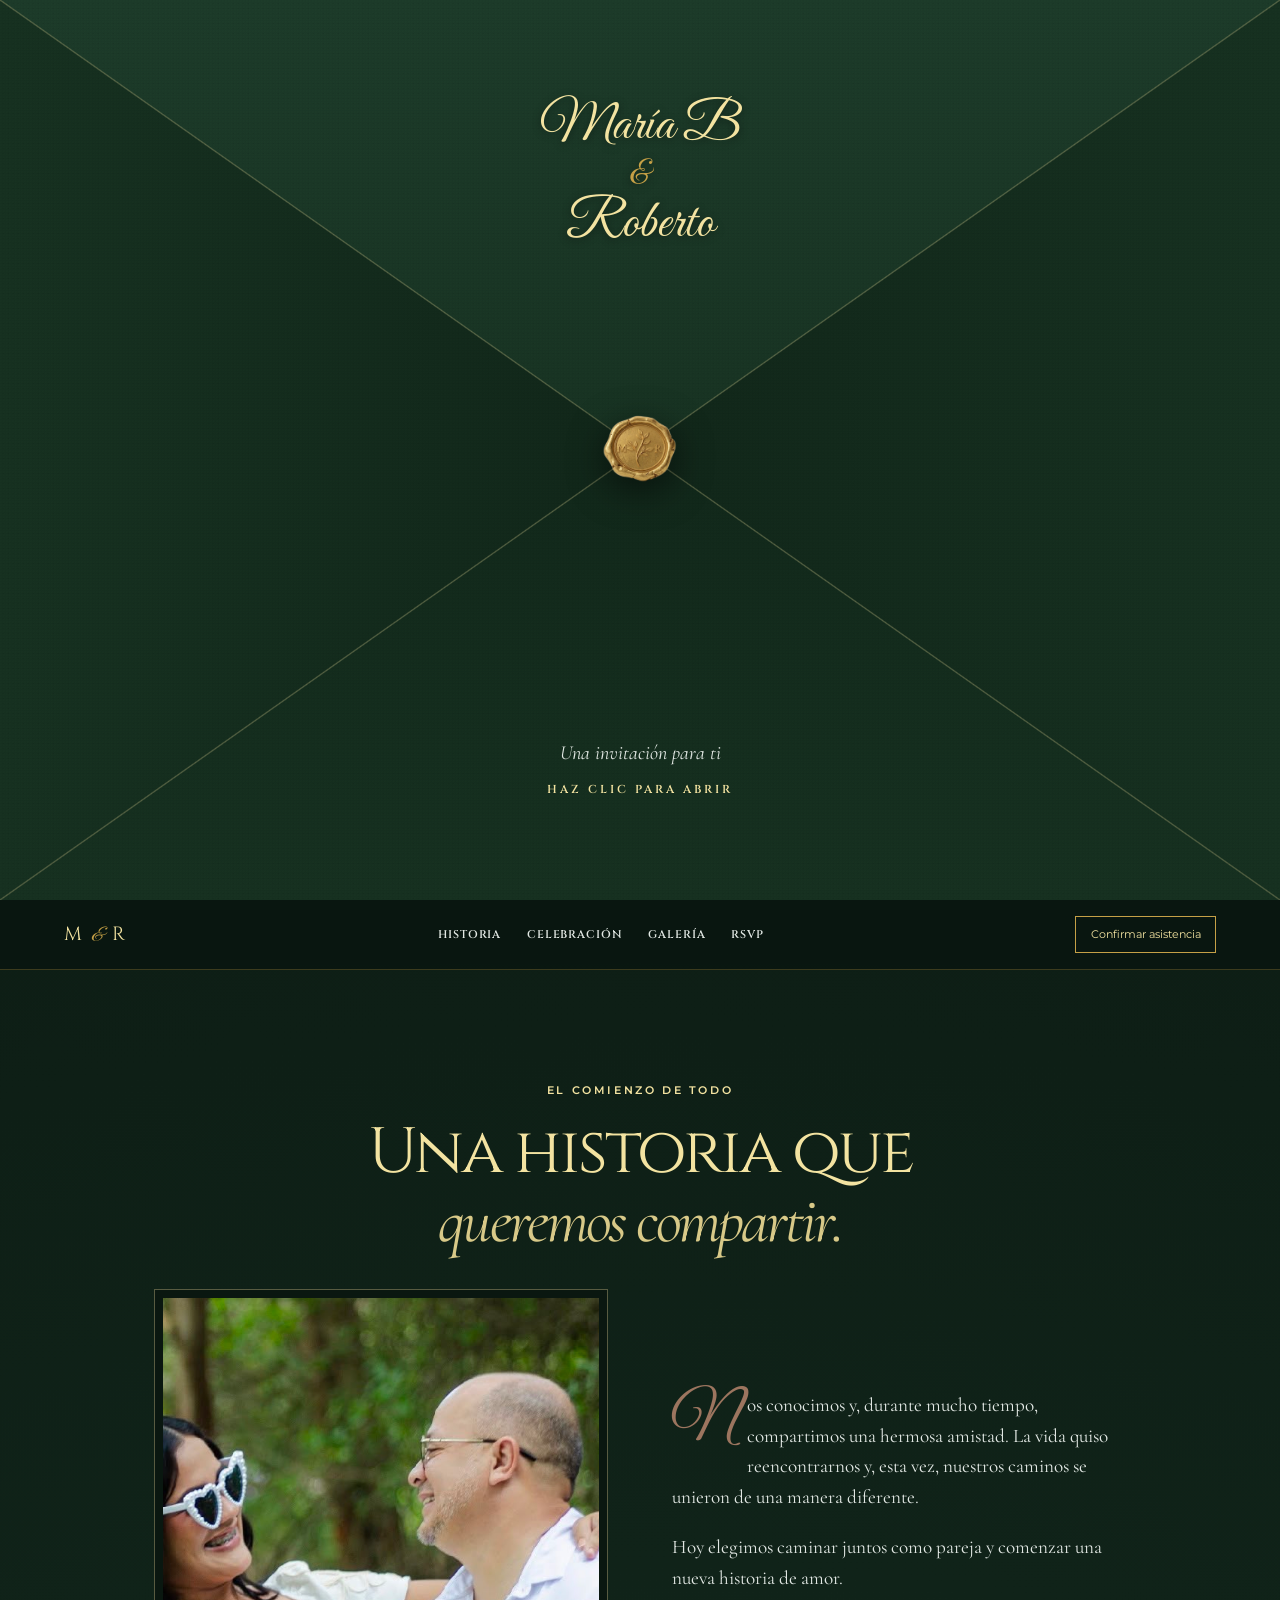
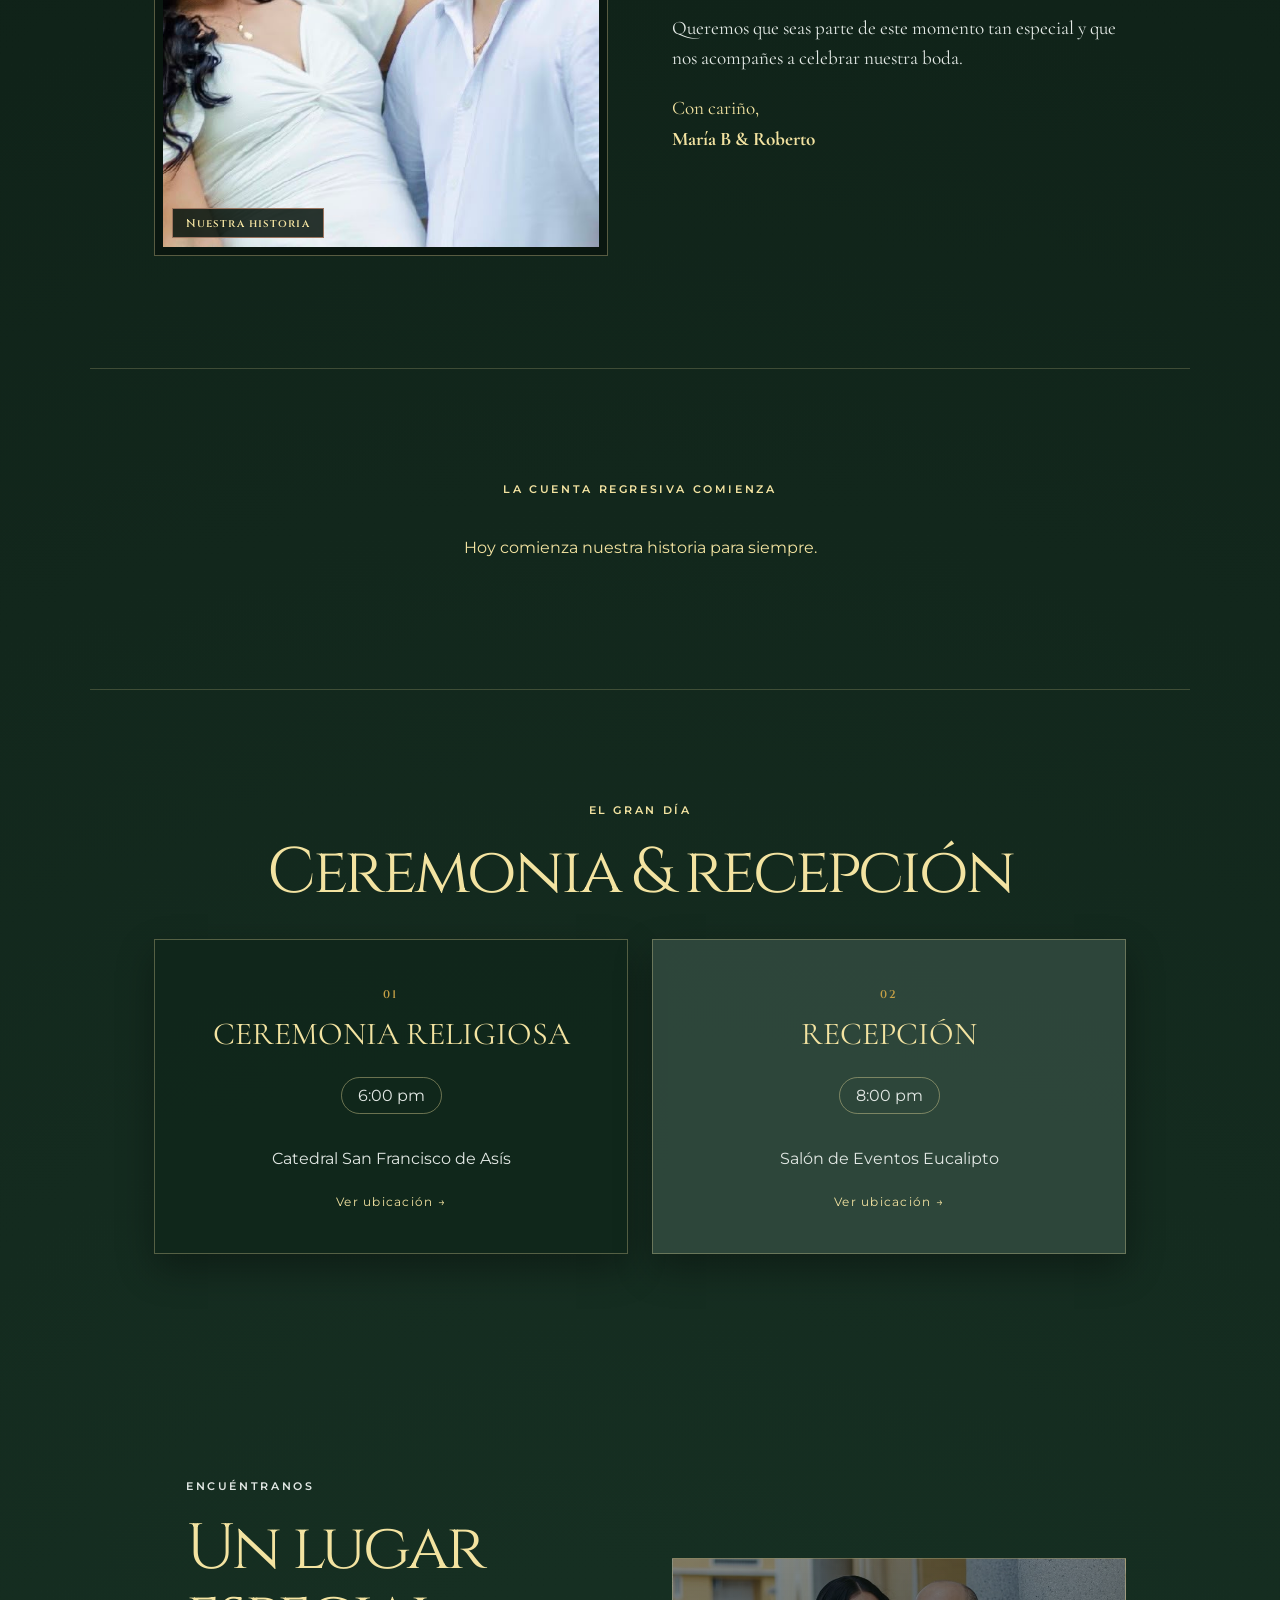
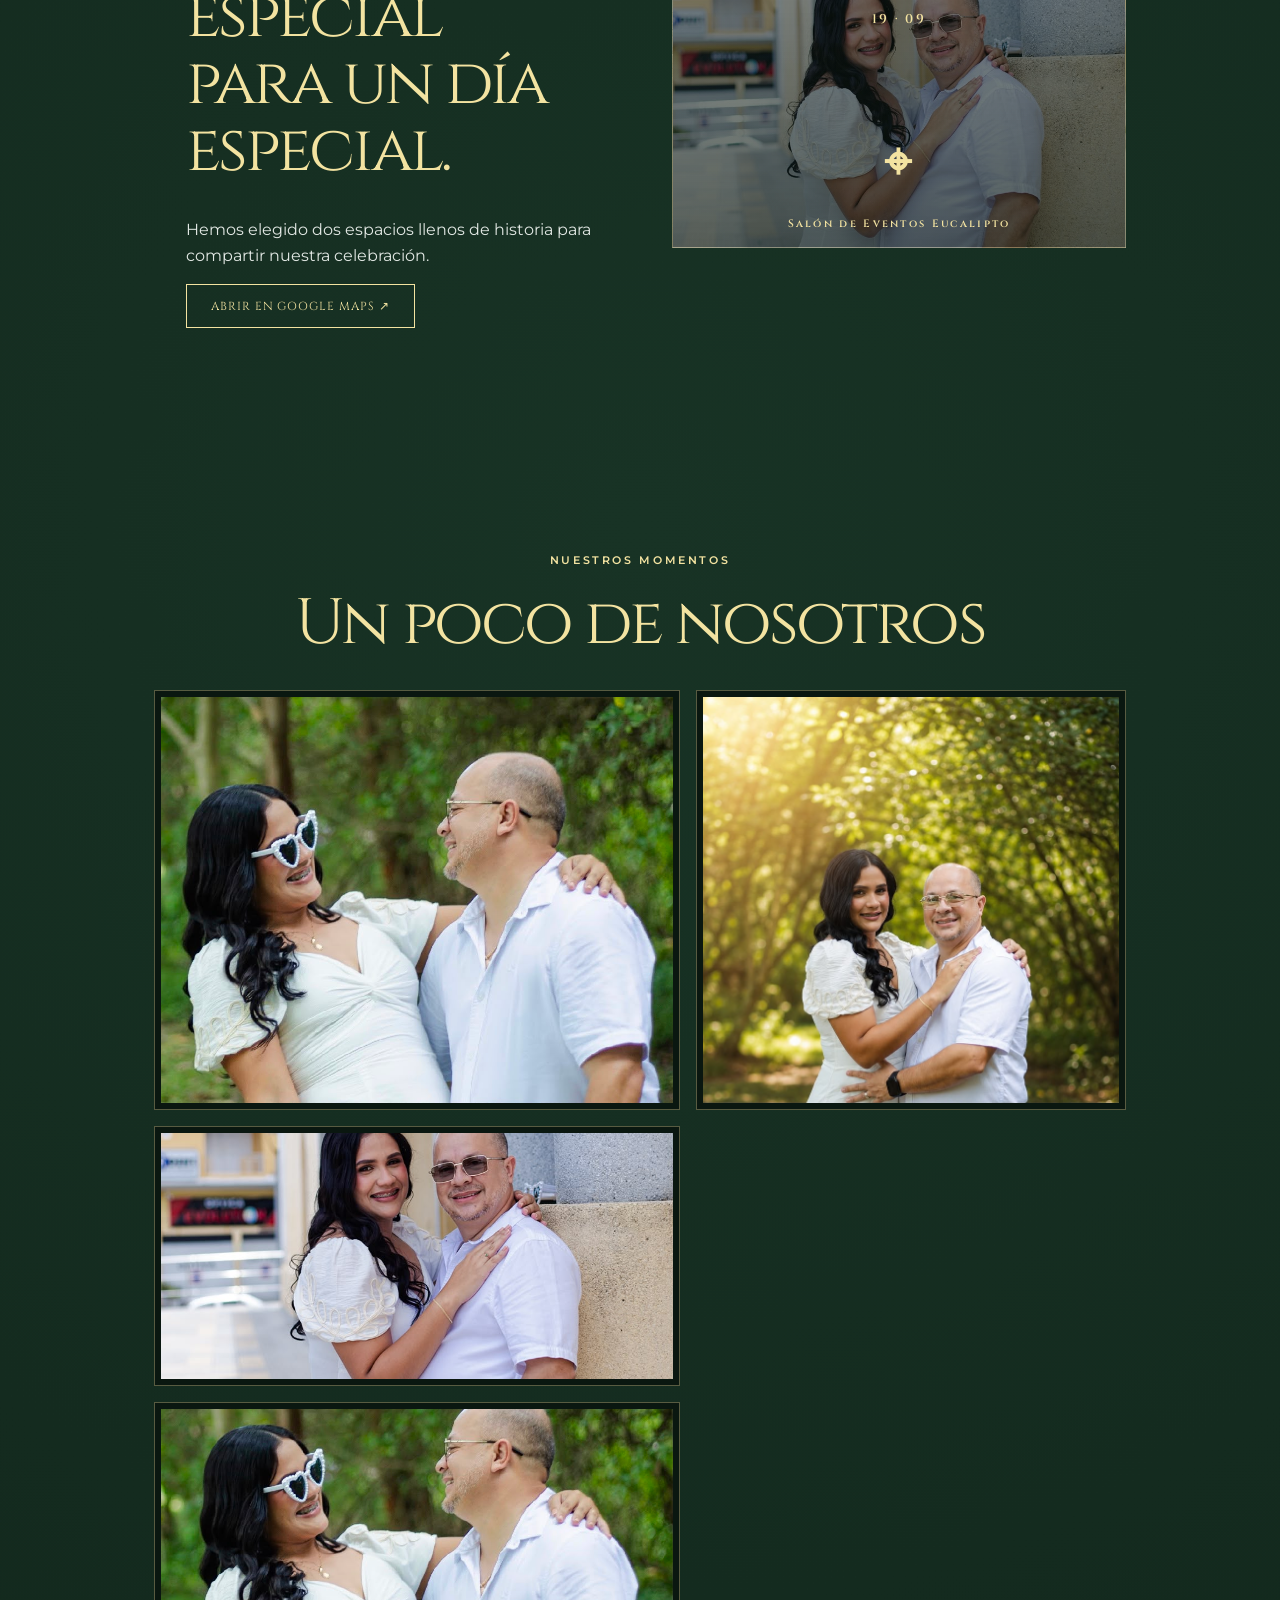
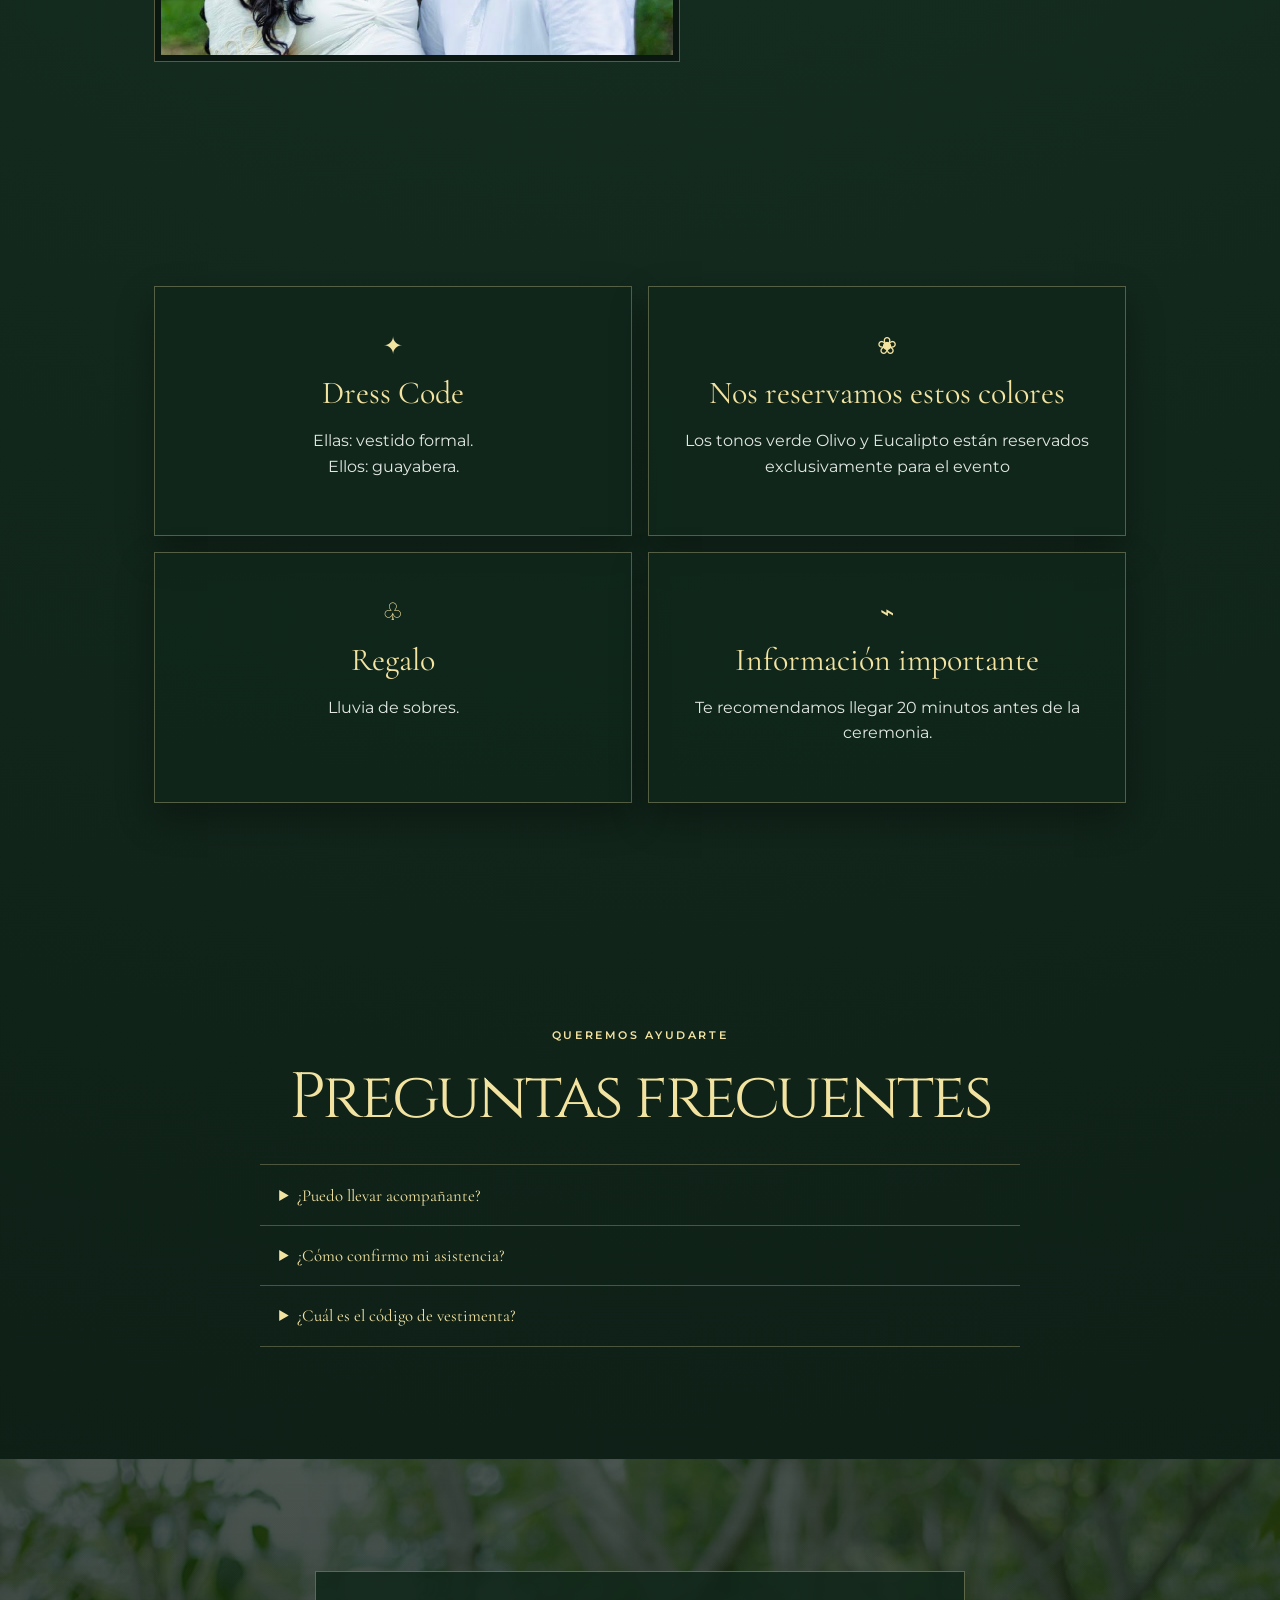
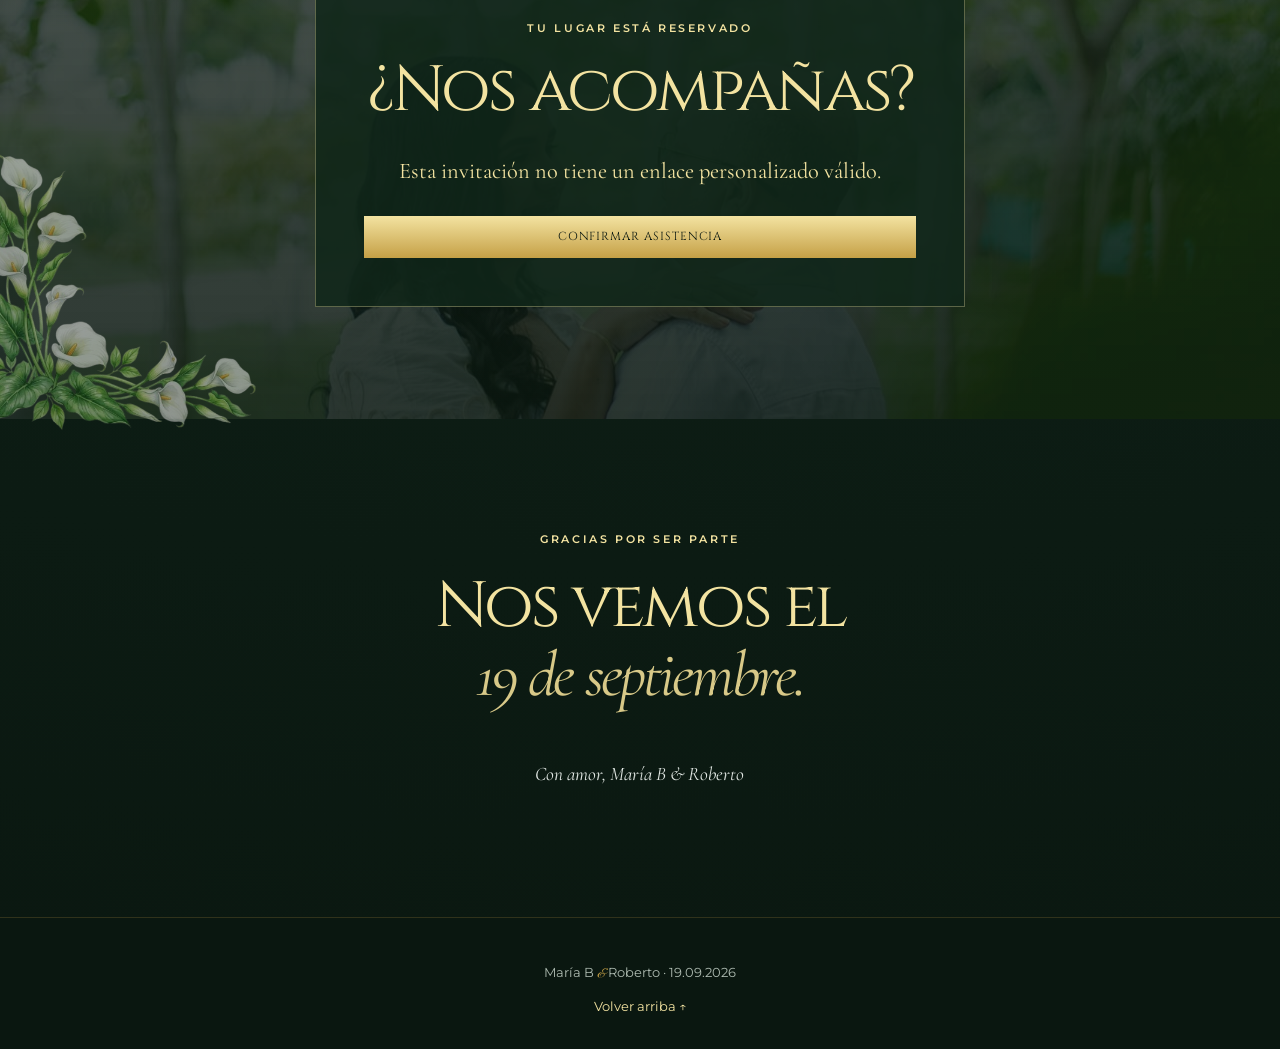
==== index.html @ b70d9479 "Update index.html" ====
<!doctype html>
<html lang="es">
<head>
  <meta charset="UTF-8"><meta name="viewport" content="width=device-width, initial-scale=1.0">
  <meta name="description" content="Invitación de boda de María B y Roberto"><link rel="icon" href="img/icono.png"><title>María B & Roberto · Nuestra boda</title>
  <link rel="preconnect" href="https://fonts.googleapis.com"><link rel="preconnect" href="https://fonts.gstatic.com" crossorigin>
  <link href="https://fonts.googleapis.com/css2?family=Cinzel:wght@400;600;700&family=Cormorant+Garamond:ital,wght@0,400;0,600;1,400&family=Great+Vibes&family=Montserrat:wght@300;400;600&family=Alex+Brush&display=swap" rel="stylesheet">
  <link rel="stylesheet" href="css/styles.css">
</head>
<body>
  <div id="sobre-overlay" role="button" tabindex="0" aria-label="Abrir invitación">
    <div class="env-tri env-top"></div><div class="env-tri env-bottom"></div><div class="env-tri env-left"></div><div class="env-tri env-right"></div><div class="env-seams"></div>
    <div class="env-nombres"><span>María B</span><b>&</b><span>Roberto</span></div>
    <div class="env-sello"><img src="img/sello-cera-mr.png" alt="Sello de María B y Roberto"></div>
    <div class="env-pista"><span>Una invitación para ti</span><strong>Haz clic para abrir</strong></div>
  </div>
  <audio id="wedding-music" loop preload="auto" src="music/musica.mp3"></audio>
  <button class="music-toggle" id="music-toggle" aria-label="Reproducir música"><span>♫</span><span id="music-label">Música</span></button>
  <div class="sparkles-bg" aria-hidden="true"></div>
  <div class="content-layer" id="content-layer">
    <header class="hero" id="inicio"><img class="botanical botanical-tl" src="img/botanica-superior-izq.png" alt=""><img class="botanical botanical-tr" src="img/botanica-superior-der.png" alt=""><img class="botanical botanical-br" src="img/botanica-inferior-der.png" alt=""><h1>María B <span>&</span> Roberto</h1><p class="hero-date">19 · 09 · 2026</p><p class="hero-place">¡NOS CASAMOS!</p><a class="button button-dark" href="#historia">Descubrir nuestra historia</a></div><a class="scroll-cue" href="#historia" aria-label="Desplazar hacia abajo">↓</a></header>
    <nav class="nav" aria-label="Navegación principal"><a href="#inicio" class="nav-brand">M <i>&</i> R</a><div class="nav-links"><a href="#historia">Historia</a><a href="#celebracion">Celebración</a><a href="#galeria">Galería</a><a href="#rsvp">RSVP</a></div><a class="nav-cta" href="#rsvp">Confirmar asistencia</a></nav>
    <main>
      <section class="intro section reveal" id="historia"><p class="eyebrow">El comienzo de todo</p><h2>Una historia que<br><em>queremos compartir.</em></h2><div class="story-grid"><div class="story-photo"><img src="img/foto-02.jpg" alt="María B y Roberto juntos"><span>Nuestra historia</span></div><div class="story-copy"><p class="dropcap">Nos conocimos y, durante mucho tiempo, compartimos una hermosa amistad. La vida quiso reencontrarnos y, esta vez, nuestros caminos se unieron de una manera diferente.</p><p>Hoy elegimos caminar juntos como pareja y comenzar una nueva historia de amor.</p><p>Queremos que seas parte de este momento tan especial y que nos acompañes a celebrar nuestra boda.</p><p class="signature">Con cariño,<br><strong>María B & Roberto</strong></p></div></div></section>
      <section class="countdown-section section reveal"><p class="eyebrow">La cuenta regresiva comienza</p><div class="countdown" id="countdown"><div><strong data-unit="days">0</strong><span>Días</span></div><i>:</i><div><strong data-unit="hours">00</strong><span>Horas</span></div><i>:</i><div><strong data-unit="minutes">00</strong><span>Minutos</span></div><i>:</i><div><strong data-unit="seconds">00</strong><span>Segundos</span></div></div></section>
      <section class="events section" id="celebracion"><div class="section-heading reveal"><p class="eyebrow">El gran día</p><h2>Ceremonia & recepción</h2></div><div class="event-grid"><article class="event-card reveal"><span class="event-number">01</span><h3>CEREMONIA RELIGIOSA</h3><p class="event-time">6:00 pm</p><p>Catedral San Francisco de Asís</p><a href="#ubicacion">Ver ubicación →</a></article><article class="event-card event-card-accent reveal"><span class="event-number">02</span><h3>RECEPCIÓN</h3><p class="event-time">8:00 pm</p><p>Salón de Eventos Eucalipto</p><a href="#ubicacion">Ver ubicación →</a></article></div></section>
      <section class="location section reveal" id="ubicacion"><div><p class="eyebrow">Encuéntranos</p><h2>Un lugar especial<br>para un día especial.</h2><p>Hemos elegido dos espacios llenos de historia para compartir nuestra celebración.</p><a class="button button-outline" href="https://maps.google.com/?q=Catedral+de+San+Francisco+de+Asis" target="_blank" rel="noreferrer">Abrir en Google Maps ↗</a></div><div class="map-card"><span>19 · 09</span><div class="map-pin">⌖</div><small>Salón de Eventos Eucalipto</small></div></section>
      <section class="gallery section" id="galeria"><div class="section-heading reveal"><p class="eyebrow">Nuestros momentos</p><h2>Un poco de nosotros</h2></div><div class="gallery-grid"><img class="wide reveal" src="img/foto-02.jpg" alt="Momento de la pareja"><img class="tall reveal" src="img/foto-03.jpg" alt="Retrato de la pareja"><img class="soft reveal" src="img/foto-04.jpg" alt="Recuerdo de María B y Roberto"><img class="wide reveal" src="img/foto-02.jpg" alt="La novia con sus damas"></div></section>
      <section class="details section reveal">
        <div class="detail">
          <span class="detail-icon">✦</span>
          <h3>Dress Code</h3>
          <p>Ellas: vestido formal.<br>Ellos: guayabera.</p>
        </div>
        <div class="detail">
          <span class="detail-icon">❀</span>
          <h3>Nos reservamos estos colores</h3>
          <p>Los tonos verde Olivo y Eucalipto están reservados exclusivamente para el evento</p>
        </div>
        <div class="detail">
          <span class="detail-icon">♧</span>
          <h3>Regalo</h3>
          <p>Lluvia de sobres.</p>
        </div>
        <div class="detail">
          <span class="detail-icon">⌁</span>
          <h3>Información importante</h3>
          <p>Te recomendamos llegar 20 minutos antes de la ceremonia.</p>
        </div>
      </section>
      <section class="faq section reveal"><div class="section-heading"><p class="eyebrow">Queremos ayudarte</p><h2>Preguntas frecuentes</h2></div><div class="faq-list"><details><summary>¿Puedo llevar acompañante?</summary><p>Tu invitación indicará el número de lugares reservados. Si tienes dudas, escríbenos.</p></details><details><summary>¿Cómo confirmo mi asistencia?</summary><p>Usa el botón "Confirmar asistencia" más abajo e indica cuántos de tus cupos asignados usarás.</p></details><details><summary>¿Cuál es el código de vestimenta?</summary><p>Vestido formal para ellas y guayabera para ellos.</p></details></div></section>
      <section class="rsvp section reveal" id="rsvp"><img class="botanical botanical-bl" src="img/botanica-inferior-izq.png" alt=""><div class="rsvp-inner">
        <p class="eyebrow">Tu lugar está reservado</p><h2>¿Nos acompañas?</h2>
        <div id="rsvp-info" class="rsvp-info">
          <p id="rsvp-guest-name">Cargando invitación…</p>
          <p id="rsvp-cupos"></p>
          <p id="rsvp-estado" hidden></p>
        </div>
        <button id="btn-abrir-rsvp" class="button button-dark" hidden>Confirmar asistencia</button>
      </div></section>
      <section class="thanks section reveal"><p class="eyebrow">Gracias por ser parte</p><h2>Nos vemos el<br><em>19 de septiembre.</em></h2><p>Con amor, María B & Roberto</p></section>
    </main><footer><p>María B <i>&</i> Roberto · 19.09.2026</p><a href="#inicio">Volver arriba ↑</a></footer>
  </div>

  <div class="modal-overlay" id="rsvp-modal" hidden>
    <div class="modal-box">
      <button class="modal-close" id="modal-close" aria-label="Cerrar">×</button>
      <p class="eyebrow">Confirmación</p>
      <h3>¿Nos acompañas?</h3>
      <form id="rsvp-form">
        <label>¿Asistirás?
          <select name="asistencia" id="rsvp-asistencia" required>
            <option value="">Selecciona una opción</option>
            <option value="Si">Sí, con mucho gusto ahí estaré</option>
            <option value="No">Lo siento, no podré asistir</option>
          </select>
        </label>
        <div id="cupos-wrap">
          <label>¿Cuántos de tus <span id="cupos-max">0</span> cupos asignados usarás?
            <input type="number" name="cuposUsados" id="rsvp-cupos-input" min="1" value="1">
          </label>
        </div>
        <label>Mensaje (opcional)
          <textarea name="mensaje" rows="3" placeholder="Déjanos un mensaje"></textarea>
        </label>
        <button class="button button-dark" type="submit">Enviar confirmación</button>
        <p class="form-status" id="form-status" role="status"></p>
      </form>
    </div>
  </div>

  <script src="js/config.js"></script>
  <script src="js/main.js"></script>
</body></html>
---- css/styles.css ----
@import url('https://fonts.googleapis.com/css2?family=Cinzel:wght@400;600;700&family=Cormorant+Garamond:ital,wght@0,400;0,600;1,400&family=Great+Vibes&family=Montserrat:wght@300;400;600&family=Alex+Brush&display=swap');
:root{--deep:#0a1710;--emerald:#132a1e;--glass:#10261bcc;--gold:#c5a046;--gold-light:#f3e3a1;--soft:#e2e8e4;--paper:#f6f3ed;--sage:#a7b5a5;--terracotta:#9c755f;--serif:'Cormorant Garamond',Georgia,serif;--display:'Cinzel',serif;--script:'Great Vibes',cursive;--sans:'Montserrat',Arial,sans-serif}
*{box-sizing:border-box}html{scroll-behavior:smooth}body{margin:0;background:radial-gradient(circle at center,#183325 0%,var(--deep) 100%);color:#fff;font-family:var(--sans);line-height:1.6;overflow-x:hidden}a{color:inherit;text-decoration:none}img{display:block;max-width:100%}.sparkles-bg{position:fixed;inset:0;background-image:radial-gradient(circle,rgba(243,227,161,.12) 1px,transparent 1px),radial-gradient(circle,rgba(243,227,161,.06) 1.5px,transparent 1px);background-size:80px 80px,120px 120px;background-position:0 0,40px 40px;pointer-events:none;z-index:1}.content-layer{position:relative;z-index:2;opacity:0;transform:scale(1.03);filter:blur(6px);transition:opacity 1.4s ease,transform 1.6s cubic-bezier(.22,1,.36,1),filter 1.4s ease}.content-layer.revelado{opacity:1;transform:scale(1);filter:blur(0)}
#sobre-overlay{position:fixed;inset:0;z-index:99999;cursor:pointer;overflow:hidden;background:radial-gradient(ellipse at 50% 45%,rgba(20,45,30,0) 45%,rgba(0,0,0,.35) 100%),#163020;transition:opacity .9s ease,visibility .9s ease}#sobre-overlay::after{content:'';position:absolute;inset:0;z-index:6;opacity:.35;pointer-events:none;background-image:radial-gradient(circle at 25% 35%,rgba(243,227,161,.1) .5px,transparent 1px),radial-gradient(circle at 65% 70%,rgba(0,0,0,.25) .5px,transparent 1px);background-size:3px 3px,5px 5px;mix-blend-mode:overlay}.env-tri{position:absolute;inset:0;display:block;transition:transform 1.2s cubic-bezier(.34,.02,.2,1),opacity 1.1s ease;will-change:transform,opacity}.env-top{clip-path:polygon(0 0,100% 0,50% 50%);background:linear-gradient(180deg,#1c3a29 0%,#163020 62%,#102619 100%);filter:drop-shadow(0 5px 8px #0006);z-index:4}.env-bottom{clip-path:polygon(0 100%,100% 100%,50% 50%);background:linear-gradient(0deg,#163020 0%,#102619 55%,#0b1c12 100%);z-index:3}.env-left{clip-path:polygon(0 0,50% 50%,0 100%);background:linear-gradient(90deg,#163020,#0b1c12);z-index:2}.env-right{clip-path:polygon(100% 0,50% 50%,100% 100%);background:linear-gradient(270deg,#163020,#0b1c12);z-index:2}.env-seams{position:absolute;inset:0;z-index:5;background:linear-gradient(to bottom right,transparent calc(50% - 1.2px),#f3e3a14a 50%,transparent calc(50% + 1.2px)),linear-gradient(to bottom left,transparent calc(50% - 1.2px),#f3e3a14a 50%,transparent calc(50% + 1.2px));transition:opacity .6s}.env-nombres{position:absolute;top:11%;left:0;right:0;z-index:5;text-align:center;font:1.1rem/1 var(--script);color:var(--gold-light);text-shadow:0 2px 8px #0006}.env-nombres span{display:block;font-size:clamp(2.4rem,6.5vw,3.4rem)}.env-nombres b{display:block;font:2rem var(--script);color:var(--gold);margin:2px 0}.env-sello{position:absolute;top:50%;left:50%;width:138px;height:138px;transform:translate(-50%,-50%);z-index:7;filter:drop-shadow(0 10px 18px #0008);transition:transform .6s,opacity .5s}.env-sello img{width:100%;height:100%;object-fit:contain}.env-pista{position:absolute;bottom:11%;left:0;right:0;text-align:center;z-index:5;color:var(--soft)}.env-pista span{display:block;font:italic 1.25rem var(--serif);margin-bottom:10px}.env-pista strong{font:600 .72rem var(--display);letter-spacing:3px;text-transform:uppercase;color:var(--gold-light)}#sobre-overlay.abierto{opacity:0;visibility:hidden;pointer-events:none}.abierto .env-top{transform:translateY(-105%);opacity:0}.abierto .env-bottom{transform:translateY(105%);opacity:0}.abierto .env-left{transform:translateX(-105%);opacity:0}.abierto .env-right{transform:translateX(105%);opacity:0}.abierto .env-sello,.abierto .env-nombres{transform:translate(-50%,-50%) scale(.7);opacity:0}.abierto .env-nombres{transform:translateY(-25px);opacity:0}
.hero{min-height:100vh;display:grid;place-items:center;text-align:center;position:relative;overflow:hidden;background:linear-gradient(#0a171099,#0a1710cc),url('../img/foto-05.jpg') center/cover no-repeat;padding:20px}.hero-content{position:relative;z-index:1;padding:5rem 1.5rem}.eyebrow{text-transform:uppercase;letter-spacing:.24em;font-size:.68rem;color:var(--gold-light);font-weight:600;margin:0 0 1.3rem}.hero h1{font:400 clamp(3.8rem,10vw,7rem)/.95 var(--script);letter-spacing:.01em;margin:1.3rem 0;color:var(--gold-light);text-shadow:0 4px 15px #0009}.hero h1 span{font-family:'Alex Brush',var(--script);color:#fff}.hero-date{font:1rem var(--display);letter-spacing:.2em;border-top:1px solid #c5a04699;border-bottom:1px solid #c5a04699;padding:10px 35px;display:inline-block}.hero-place{font:italic 1.15rem var(--serif);color:var(--soft)}.wax-seal{width:82px;height:82px;margin:auto}.wax-seal img{width:100%;height:100%;object-fit:contain}.botanical{position:absolute;width:min(27vw,300px);opacity:.72;pointer-events:none}.botanical-tl{top:-20px;left:-20px}.botanical-tr{top:-20px;right:-20px}.botanical-br{right:-30px;bottom:-40px}.botanical-bl{bottom:-20px;left:-30px;opacity:.5}.button{display:inline-block;padding:.85rem 1.5rem;border:1px solid var(--gold-light);font:.73rem var(--display);letter-spacing:.08em;text-transform:uppercase;cursor:pointer;transition:.25s}.button-dark{background:linear-gradient(#f3e3a1,#c5a046);color:var(--deep);border:0}.button-outline{background:transparent;color:var(--gold-light)}.button:hover{transform:translateY(-2px);filter:brightness(1.1)}.scroll-cue{position:absolute;bottom:1.6rem;font-size:1.5rem;color:var(--gold-light);animation:bounce 2s infinite}@keyframes bounce{40%{transform:translateY(-10px)}60%{transform:translateY(-5px)}}
.nav{position:sticky;top:0;z-index:10;background:#0a1710eF;border-bottom:1px solid #c5a04644;backdrop-filter:blur(12px);display:flex;align-items:center;justify-content:space-between;padding:1rem 5vw;color:var(--soft)}.nav-brand{font:1.2rem var(--display);color:var(--gold-light);letter-spacing:.1em}.nav-brand i,footer i{font-family:var(--script);color:var(--gold)}.nav-links{display:flex;gap:1.6rem;font:600 .7rem var(--display);letter-spacing:.08em;text-transform:uppercase}.nav-links a:hover,.nav-cta:hover{color:var(--gold-light)}.nav-cta{border:1px solid var(--gold);padding:.55rem .9rem;font-size:.68rem;color:var(--gold-light)}.section{max-width:1100px;margin:auto;padding:7rem 5vw;text-align:center}.section h2{font:400 clamp(2.5rem,5vw,4.6rem)/1.05 var(--display);letter-spacing:-.045em;color:var(--gold-light);margin:.3rem 0 2rem}.section h2 em{font-family:var(--serif);font-style:italic;color:#d8c988}.story-grid,.location{display:grid;grid-template-columns:1fr 1fr;gap:4rem;align-items:center}.story-photo{position:relative}.story-photo img{width:100%;aspect-ratio:4/5;object-fit:cover;border:1px solid #f3e3a155;padding:8px;background:#0a1710}.story-photo span{position:absolute;bottom:18px;left:18px;background:#0a1710dd;color:var(--gold-light);padding:.4rem .8rem;font:600 .7rem var(--display);letter-spacing:.1em;border:1px solid var(--terracotta)}.story-copy{text-align:left;color:var(--soft);font:1.2rem/1.6 var(--serif)}.dropcap:first-letter{float:left;font:4rem/1 var(--script);color:var(--terracotta);padding-right:8px}.signature{color:var(--gold-light)}.countdown-section{border-top:1px solid #f3e3a133;border-bottom:1px solid #f3e3a133}.countdown{display:flex;justify-content:center;align-items:center;gap:1rem;color:var(--gold-light)}.countdown div{min-width:80px}.countdown strong{display:block;font:700 2.5rem var(--display)}.countdown span{font-size:.62rem;text-transform:uppercase;letter-spacing:.1em;color:var(--soft)}.countdown i{font:2rem var(--serif);color:var(--gold)}.event-grid{display:grid;grid-template-columns:repeat(2,1fr);gap:1.5rem}.event-card,.detail{background:var(--glass);border:1px solid #f3e3a14d;padding:2.5rem 1.5rem;box-shadow:0 15px 35px #0005}.event-card-accent{background:#344d42cc}.event-number{font:600 .7rem var(--display);color:var(--gold);letter-spacing:.2em}.event-card h3,.detail h3{font:2rem var(--serif);color:var(--gold-light);margin:.5rem}.event-time{display:inline-block;border:1px solid #f3e3a166;border-radius:20px;padding:.3rem 1rem;color:var(--gold-light)}.event-card p,.detail p,.location p{color:var(--soft)}.event-card a,.detail a{color:var(--gold-light);font-size:.78rem;letter-spacing:.1em}.location{text-align:left}.location>div:first-child{padding-left:2rem}.map-card{min-height:290px;display:grid;place-items:center;background:linear-gradient(#0a171077,#0a1710aa),url('../img/foto-04.jpg') center/cover;border:1px solid #f3e3a155;position:relative;color:var(--gold-light);font:600 .8rem var(--display);letter-spacing:.18em}.map-pin{font-size:3rem;color:var(--gold-light)}.map-card small{position:absolute;bottom:1rem}.gallery-grid{display:grid;grid-template-columns:1.1fr .9fr;gap:1rem}.gallery-grid img{width:100%;height:260px;object-fit:cover;border:1px solid #f3e3a155;padding:6px;background:#0a1710}.gallery-grid .tall{height:420px;grid-row:span 2}.gallery-grid .wide:first-child{height:420px}.details{display:grid;grid-template-columns:repeat(2,1fr);gap:1rem}.detail-icon{font-size:1.5rem;color:var(--gold-light)}.faq-list{max-width:760px;margin:auto;text-align:left}.faq-list details{border-top:1px solid #f3e3a144;padding:1.2rem;color:var(--soft)}.faq-list details:last-child{border-bottom:1px solid #f3e3a144}.faq-list summary{cursor:pointer;color:var(--gold-light);font:1.05rem var(--serif)}.rsvp{max-width:none;position:relative;background:linear-gradient(#0a1710bb,#0a1710dd),url('../img/foto-05.jpg') center/cover}.rsvp-inner{max-width:650px;margin:auto;padding:3rem;background:#102619d9;border:1px solid #f3e3a155}.rsvp-info{margin:1.5rem 0;color:var(--soft);font:1.1rem var(--serif)}.rsvp-info #rsvp-guest-name{color:var(--gold-light);font-size:1.4rem}.rsvp-info #rsvp-estado{color:#d8c988;font-style:italic}.rsvp form{max-width:520px;margin:2rem auto 0;text-align:left}.rsvp label{display:block;margin-bottom:1rem;color:var(--gold-light);font:600 .72rem var(--display);letter-spacing:.08em}.rsvp input,.rsvp select,.rsvp textarea{width:100%;margin-top:.4rem;padding:.8rem;background:#0a1710cc;border:1px solid #f3e3a144;color:#fff;font:1rem var(--serif)}.rsvp button{width:100%;margin-top:.5rem}.form-status{color:var(--gold-light);text-align:center}.thanks{min-height:420px;display:grid;place-content:center}.thanks p:last-child{color:var(--soft);font:italic 1.2rem var(--serif)}footer{padding:2rem 5vw;text-align:center;background:var(--deep);border-top:1px solid #c5a04633;color:#aebbb1;font-size:.8rem}footer a{color:var(--gold-light)}.music-toggle{position:fixed;right:1rem;bottom:1rem;z-index:20;border:1px solid #f3e3a188;background:#102619e8;color:var(--gold-light);padding:.65rem .8rem;display:flex;gap:.45rem;align-items:center;cursor:pointer;font:600 .65rem var(--display);letter-spacing:.08em}.music-toggle.is-playing span:first-child{animation:spin 3s linear infinite}@keyframes spin{to{transform:rotate(360deg)}}.reveal{opacity:0;transform:translateY(22px);transition:opacity .8s ease,transform .8s ease}.reveal.visible{opacity:1;transform:none}
/* ---- Modal RSVP ---- */
.modal-overlay{position:fixed;inset:0;z-index:9999;background:#05100acc;display:flex;align-items:center;justify-content:center;padding:1.2rem}
.modal-overlay[hidden]{display:none}
.modal-box{position:relative;width:100%;max-width:460px;max-height:90vh;overflow-y:auto;background:#102619;border:1px solid #f3e3a155;padding:2.2rem 1.8rem;box-shadow:0 25px 60px #000a}
.modal-box h3{font:400 2rem var(--display);color:var(--gold-light);margin:.2rem 0 1.4rem}
.modal-close{position:absolute;top:.8rem;right:1rem;background:none;border:0;color:var(--gold-light);font-size:1.6rem;cursor:pointer;line-height:1}
.modal-box form label{display:block;margin-bottom:1rem;color:var(--gold-light);font:600 .72rem var(--display);letter-spacing:.08em}
.modal-box input,.modal-box select,.modal-box textarea{width:100%;margin-top:.4rem;padding:.8rem;background:#0a1710cc;border:1px solid #f3e3a144;color:#fff;font:1rem var(--serif)}
.modal-box button[type="submit"]{width:100%;margin-top:.5rem}
/* ---- Panel admin ---- */
.admin-wrap{max-width:960px;margin:2rem auto;padding:0 1.2rem;color:var(--soft);font-family:var(--sans)}
.admin-card{background:var(--glass);border:1px solid #f3e3a14d;padding:1.8rem;margin-bottom:2rem}
.admin-card h1,.admin-card h2{font:400 1.8rem var(--display);color:var(--gold-light);margin:0 0 1.2rem}
.admin-form{display:grid;gap:.9rem;grid-template-columns:2fr 1fr auto;align-items:end}
.admin-form label{display:flex;flex-direction:column;gap:.35rem;font:600 .7rem var(--display);letter-spacing:.06em;color:var(--gold-light)}
.admin-form input{padding:.7rem;background:#0a1710cc;border:1px solid #f3e3a144;color:#fff;font:1rem var(--serif)}
.admin-table{width:100%;border-collapse:collapse;font:.95rem var(--serif)}
.admin-table th,.admin-table td{border-bottom:1px solid #f3e3a133;padding:.6rem .5rem;text-align:left}
.admin-table th{color:var(--gold-light);font:600 .68rem var(--display);letter-spacing:.06em;text-transform:uppercase}
.badge{padding:.2rem .6rem;border-radius:20px;font:600 .68rem var(--display);letter-spacing:.04em}
.badge-si{background:#2e5b3f;color:#c8f0d3}
.badge-no{background:#5b2e2e;color:#f0c8c8}
.badge-pendiente{background:#4d4530;color:#f0e2c8}
.link-copy{display:flex;gap:.4rem;align-items:center}
.link-copy input{flex:1;padding:.4rem;background:#0a1710cc;border:1px solid #f3e3a144;color:#cfe0d6;font-size:.8rem}
.link-copy button,.btn-del{border:1px solid var(--gold-light);background:transparent;color:var(--gold-light);padding:.35rem .6rem;cursor:pointer;font:600 .65rem var(--display)}
.btn-del{border-color:#c98484;color:#f0c8c8}
.admin-login{max-width:380px;margin:4rem auto;text-align:center}
.admin-login input{width:100%;padding:.8rem;margin:1rem 0;background:#0a1710cc;border:1px solid #f3e3a144;color:#fff}
@media(max-width:700px){.nav{padding:.8rem 1rem}.nav-links{display:none}.nav-cta{font-size:.55rem}.section{padding:5rem 1.25rem}.story-grid,.location,.event-grid,.details{grid-template-columns:1fr;gap:2rem}.location>div:first-child{text-align:center;padding:0}.gallery-grid{grid-template-columns:1fr}.gallery-grid .tall,.gallery-grid .wide:first-child{height:300px;grid-row:auto}.countdown{gap:.35rem}.countdown div{min-width:58px}.countdown strong{font-size:1.55rem}.countdown span{font-size:.5rem}.hero h1{font-size:4.2rem}.rsvp-inner{padding:2rem 1rem}.admin-form{grid-template-columns:1fr}}
@media(prefers-reduced-motion:reduce){html{scroll-behavior:auto}.reveal{transition:none}.env-tri{transition:none}}
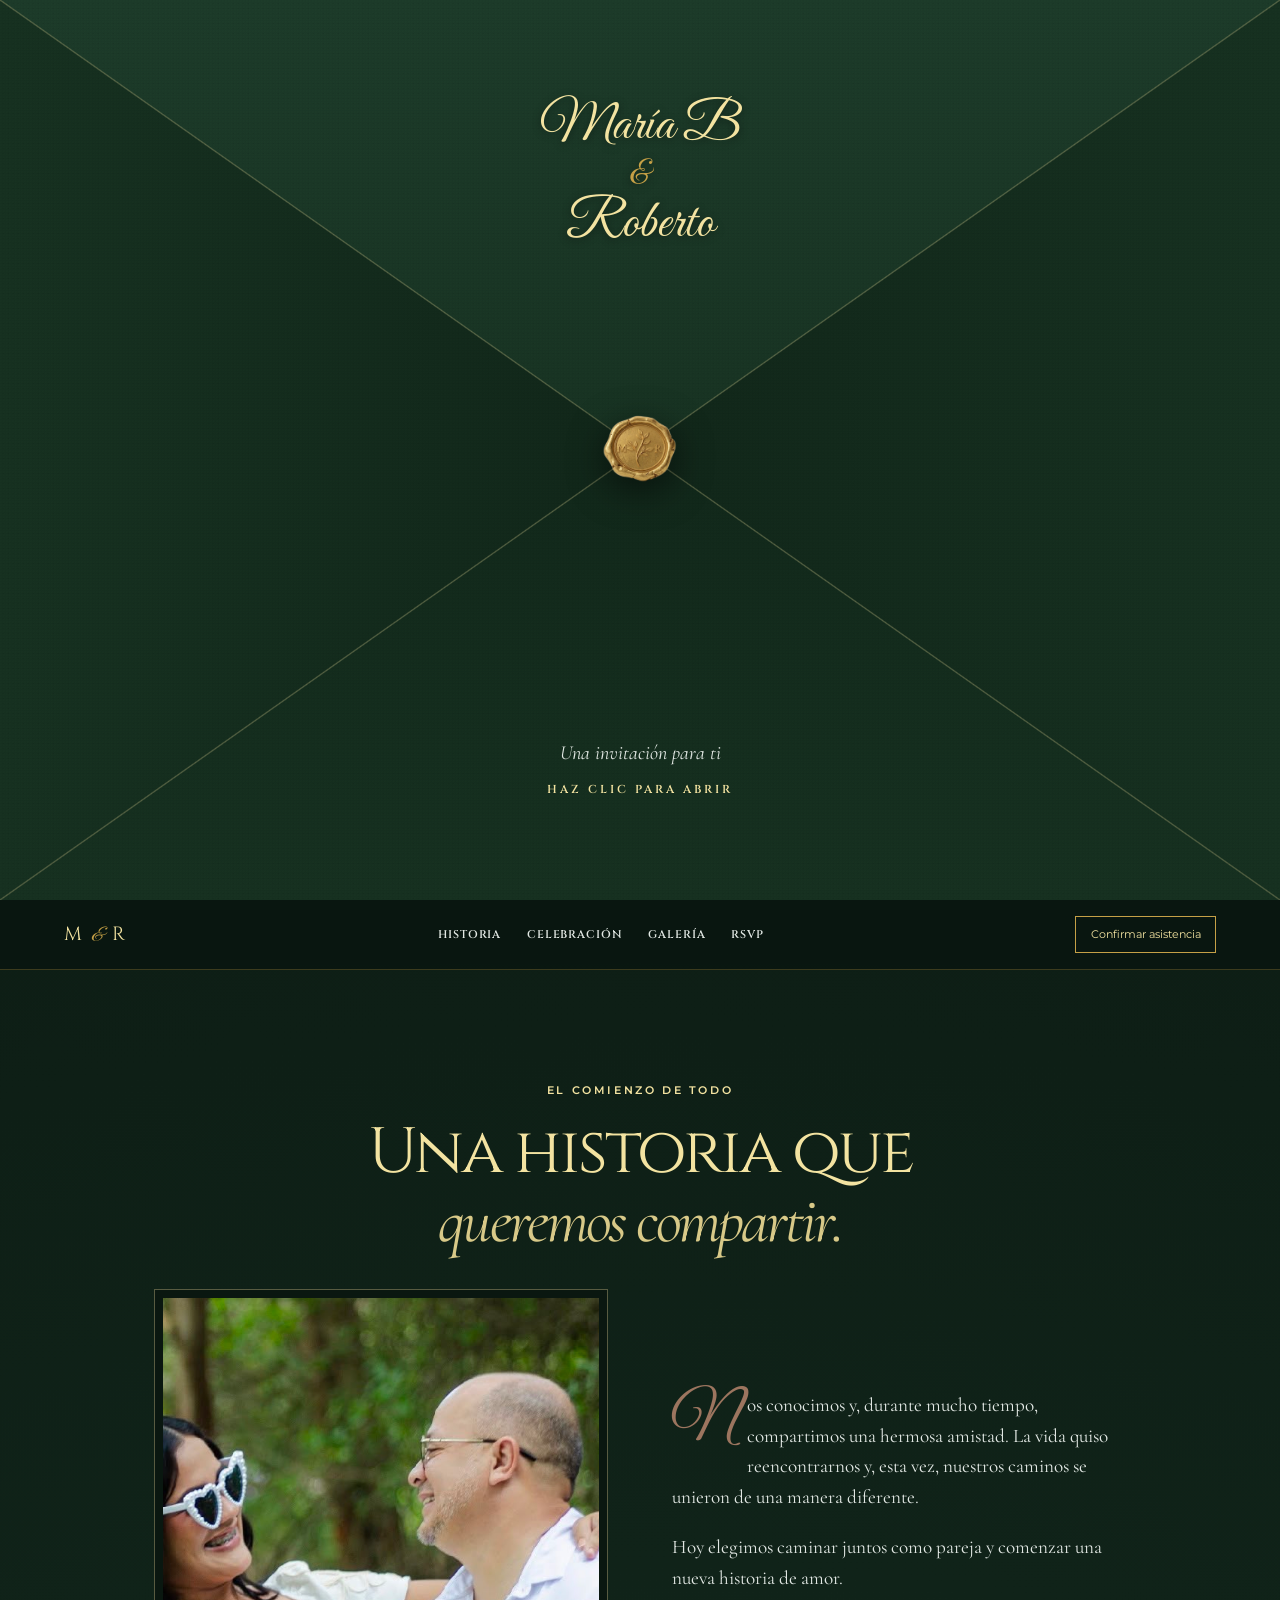
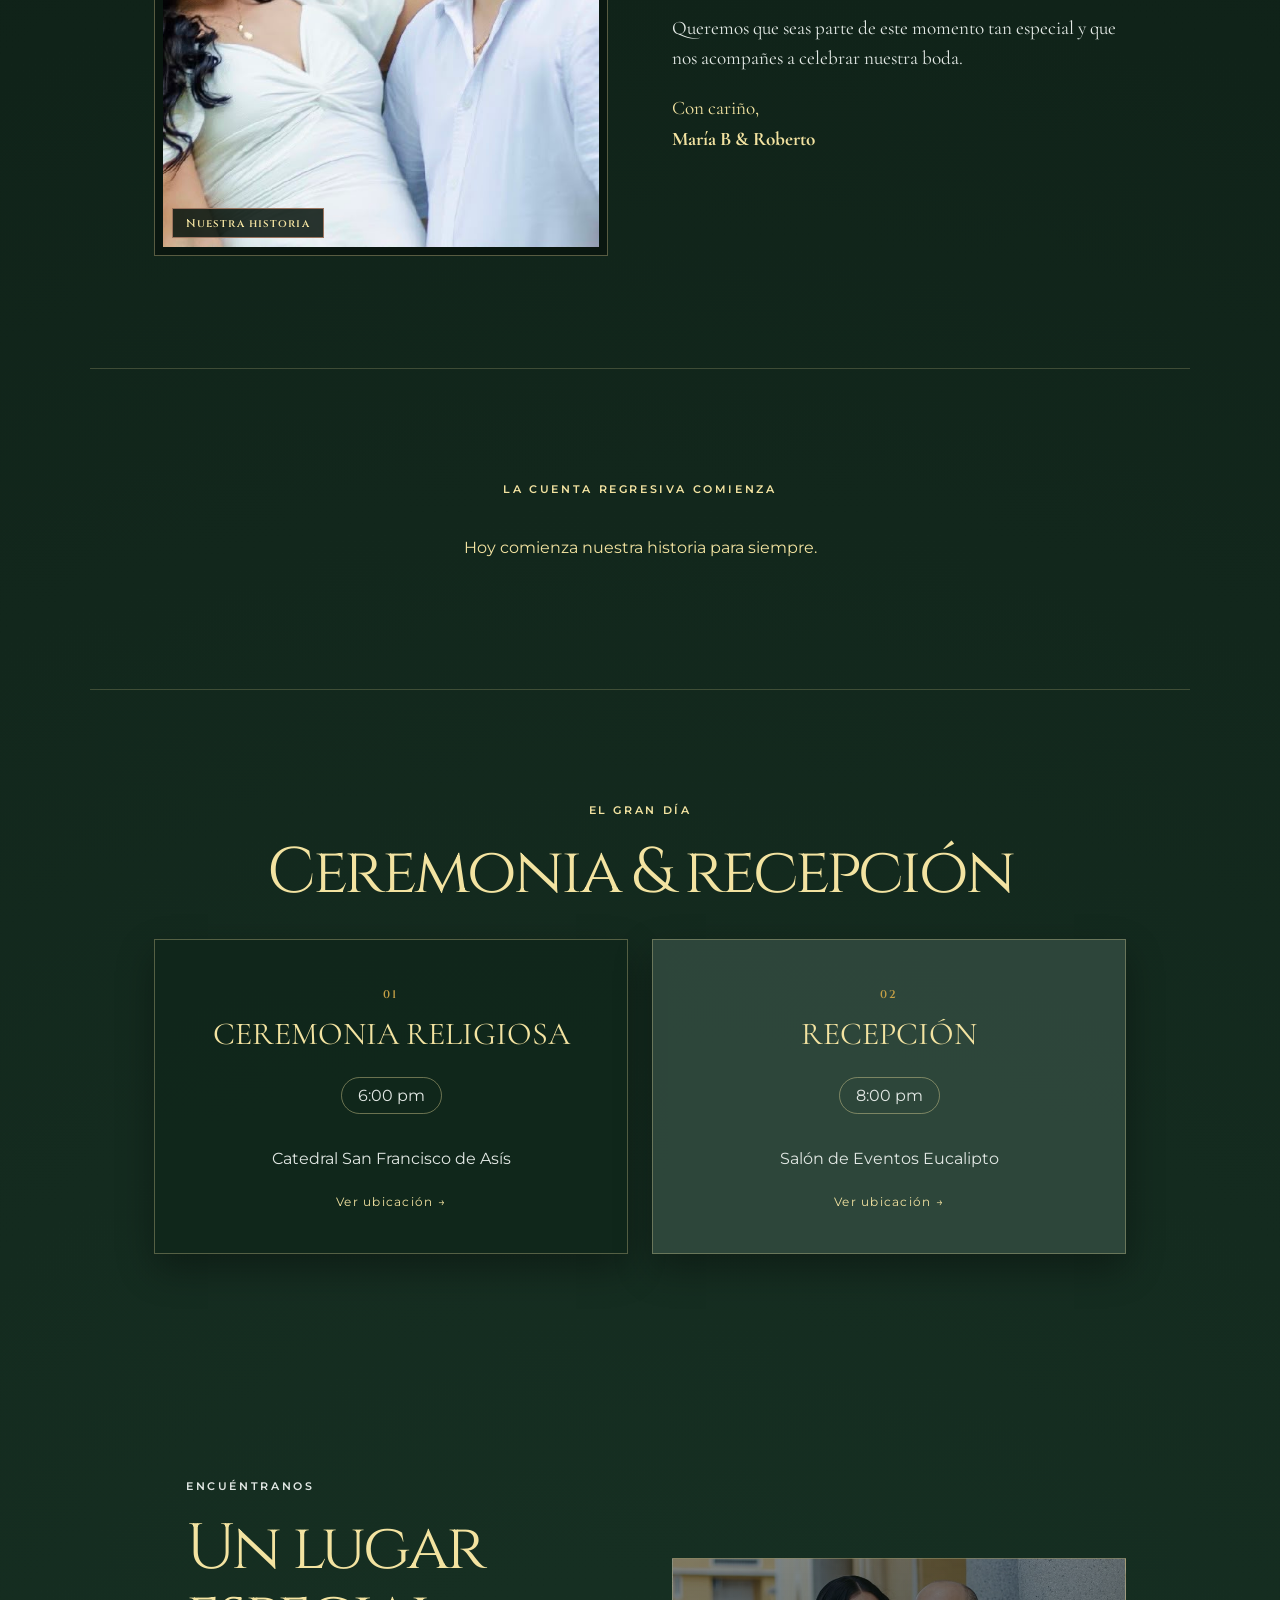
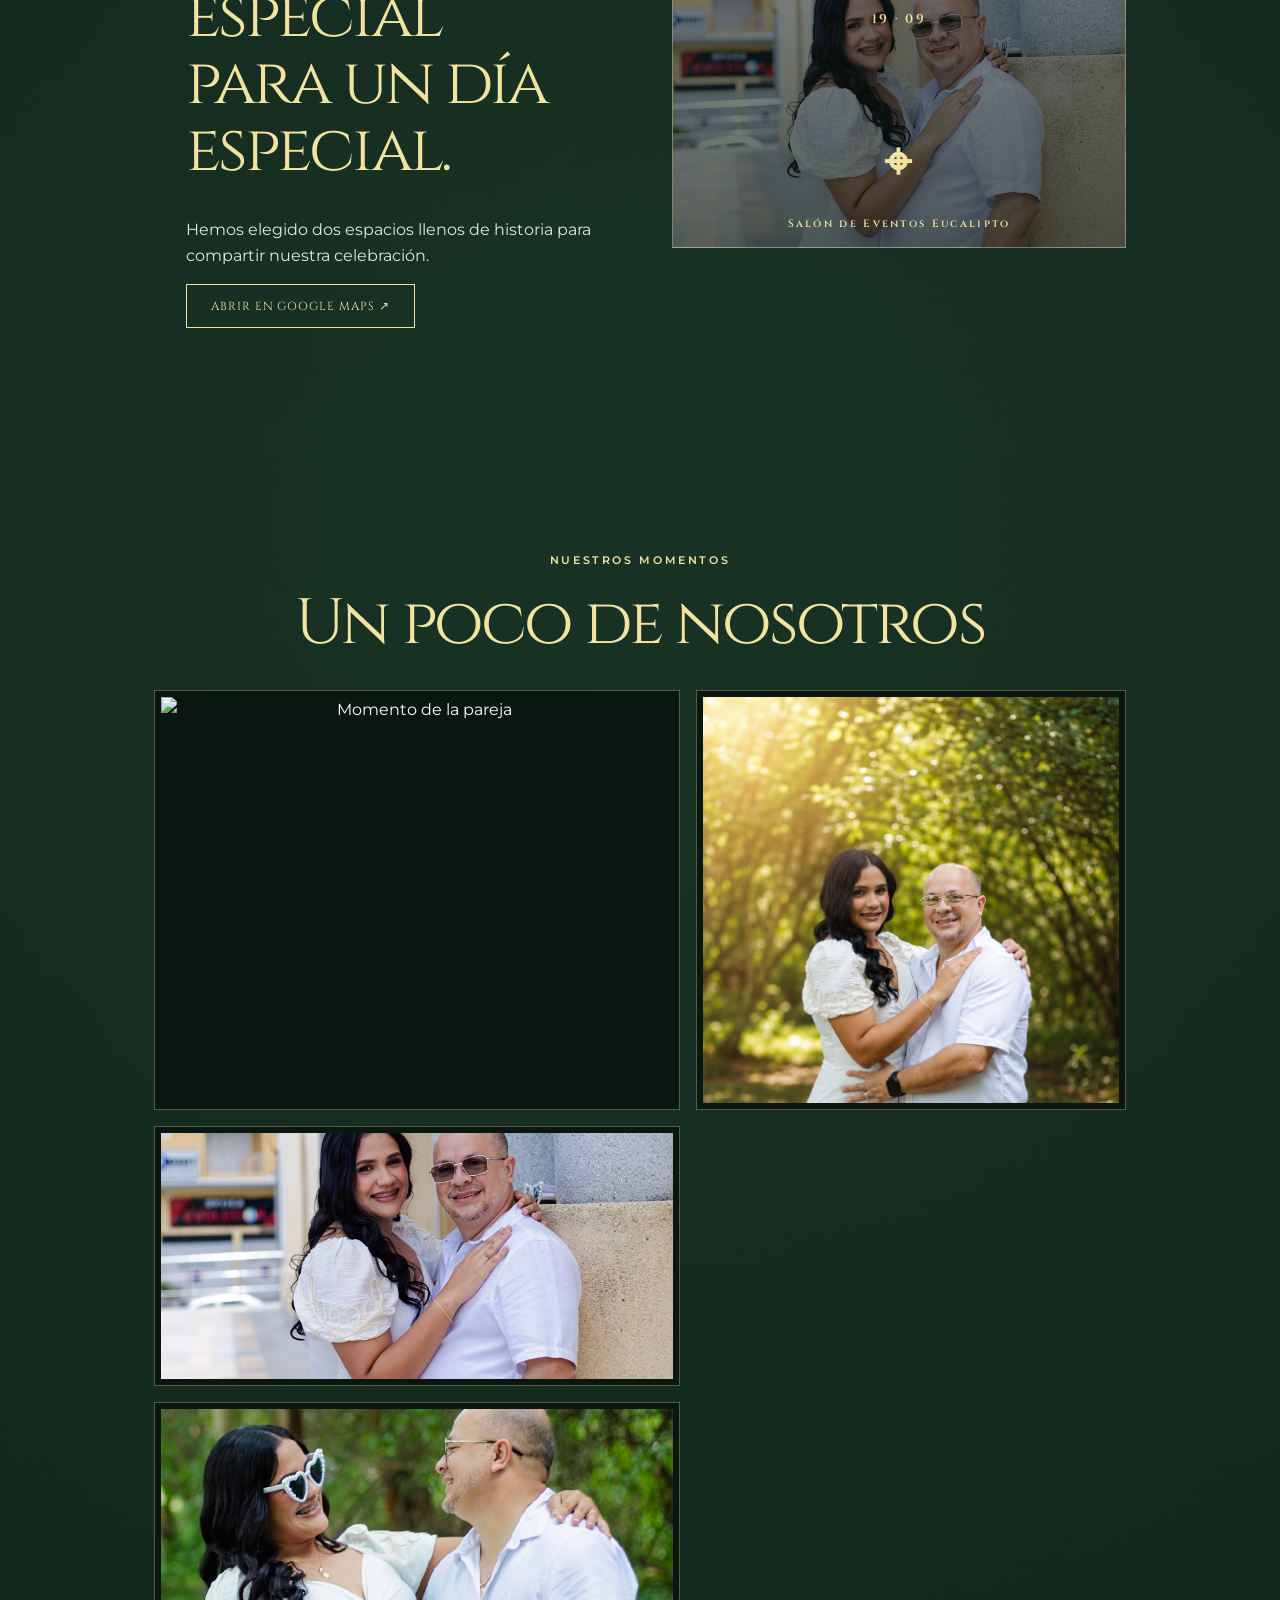
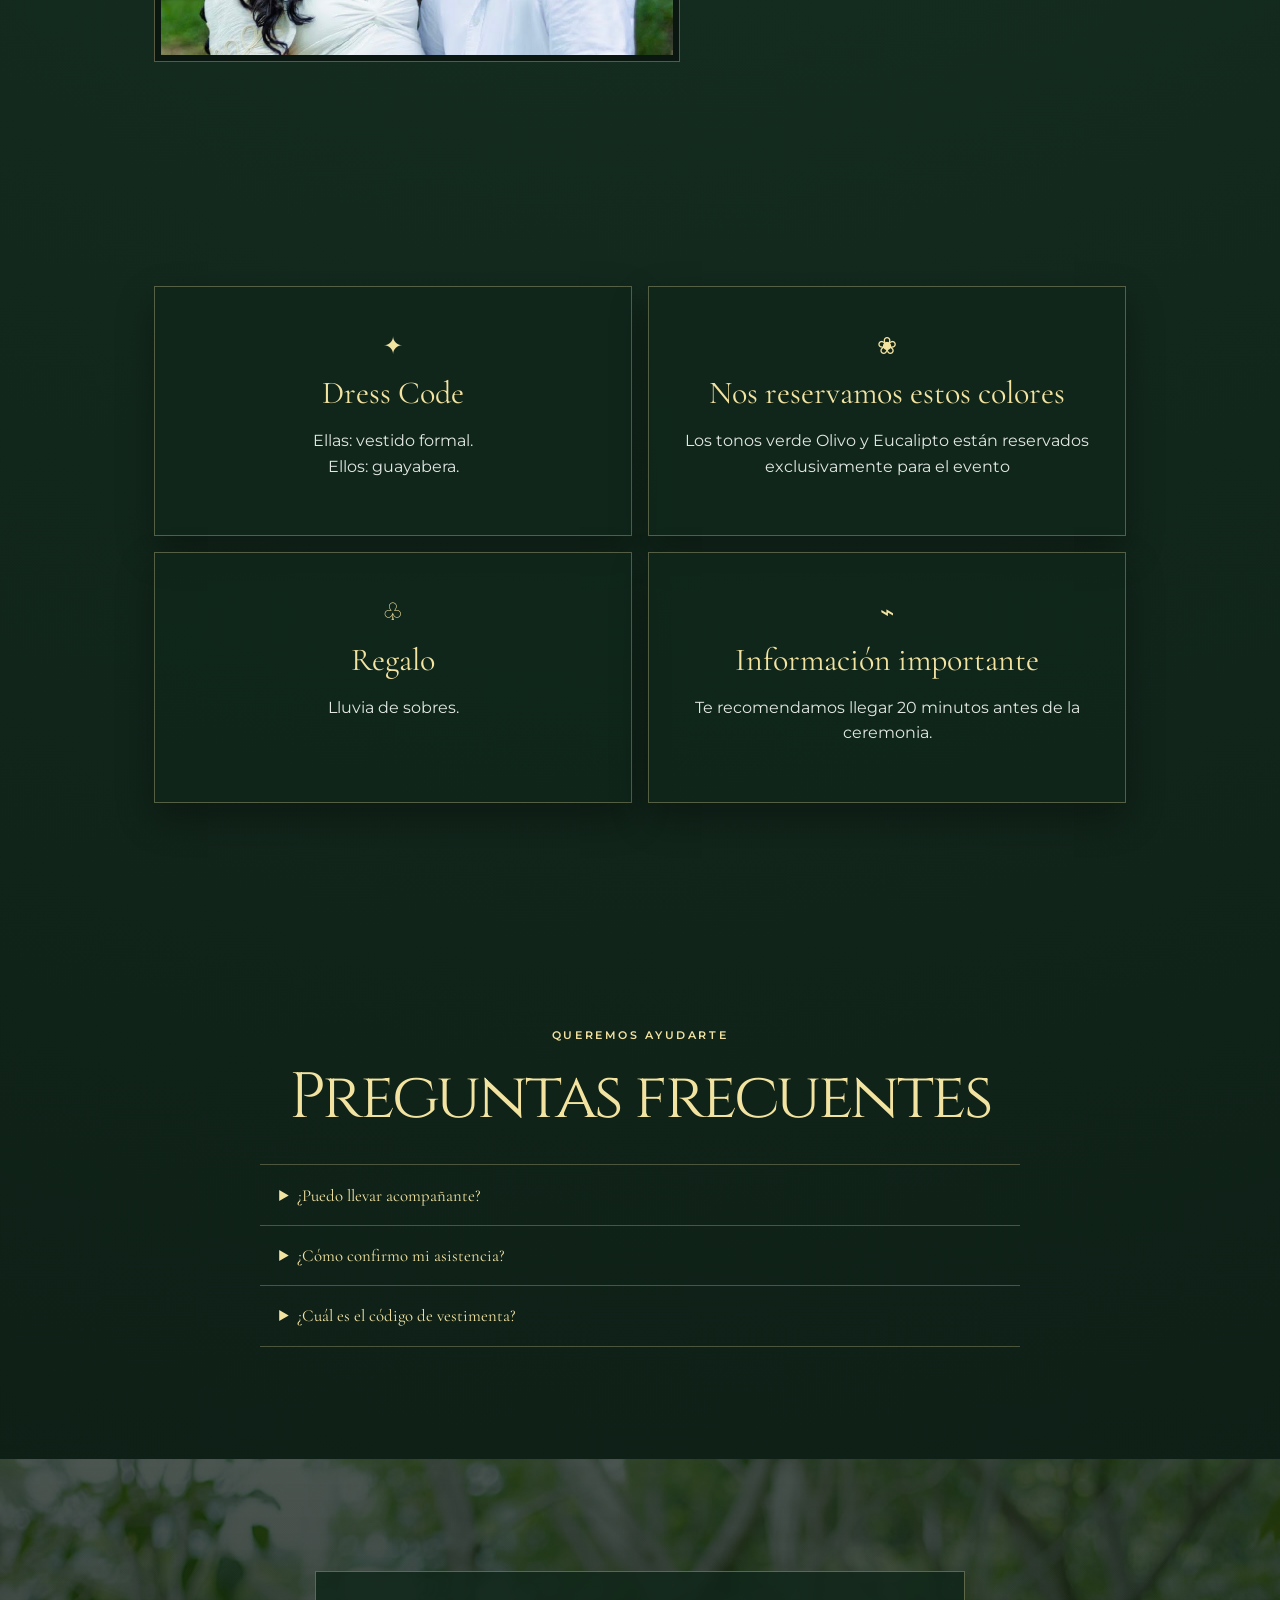
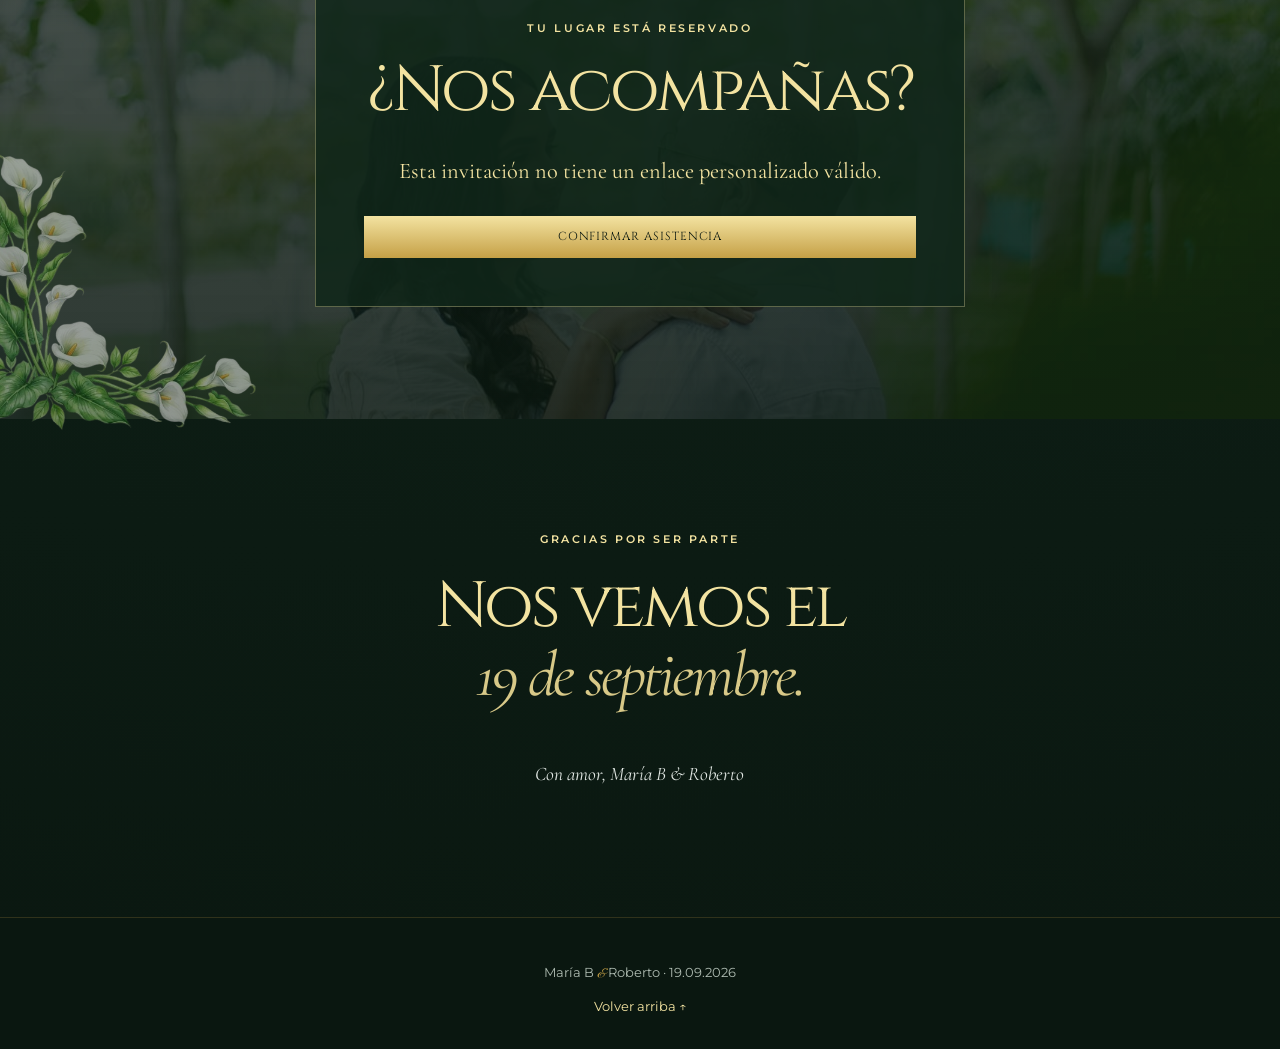
==== commit 50129f9d: "Update index.html" ====
--- a/index.html
+++ b/index.html
@@ -25,7 +25,7 @@
       <section class="countdown-section section reveal"><p class="eyebrow">La cuenta regresiva comienza</p><div class="countdown" id="countdown"><div><strong data-unit="days">0</strong><span>Días</span></div><i>:</i><div><strong data-unit="hours">00</strong><span>Horas</span></div><i>:</i><div><strong data-unit="minutes">00</strong><span>Minutos</span></div><i>:</i><div><strong data-unit="seconds">00</strong><span>Segundos</span></div></div></section>
       <section class="events section" id="celebracion"><div class="section-heading reveal"><p class="eyebrow">El gran día</p><h2>Ceremonia & recepción</h2></div><div class="event-grid"><article class="event-card reveal"><span class="event-number">01</span><h3>CEREMONIA RELIGIOSA</h3><p class="event-time">6:00 pm</p><p>Catedral San Francisco de Asís</p><a href="#ubicacion">Ver ubicación →</a></article><article class="event-card event-card-accent reveal"><span class="event-number">02</span><h3>RECEPCIÓN</h3><p class="event-time">8:00 pm</p><p>Salón de Eventos Eucalipto</p><a href="#ubicacion">Ver ubicación →</a></article></div></section>
       <section class="location section reveal" id="ubicacion"><div><p class="eyebrow">Encuéntranos</p><h2>Un lugar especial<br>para un día especial.</h2><p>Hemos elegido dos espacios llenos de historia para compartir nuestra celebración.</p><a class="button button-outline" href="https://maps.google.com/?q=Catedral+de+San+Francisco+de+Asis" target="_blank" rel="noreferrer">Abrir en Google Maps ↗</a></div><div class="map-card"><span>19 · 09</span><div class="map-pin">⌖</div><small>Salón de Eventos Eucalipto</small></div></section>
-      <section class="gallery section" id="galeria"><div class="section-heading reveal"><p class="eyebrow">Nuestros momentos</p><h2>Un poco de nosotros</h2></div><div class="gallery-grid"><img class="wide reveal" src="img/foto-02.jpg" alt="Momento de la pareja"><img class="tall reveal" src="img/foto-03.jpg" alt="Retrato de la pareja"><img class="soft reveal" src="img/foto-04.jpg" alt="Recuerdo de María B y Roberto"><img class="wide reveal" src="img/foto-02.jpg" alt="La novia con sus damas"></div></section>
+      <section class="gallery section" id="galeria"><div class="section-heading reveal"><p class="eyebrow">Nuestros momentos</p><h2>Un poco de nosotros</h2></div><div class="gallery-grid"><img class="wide reveal" src="img/foto-6.jpg" alt="Momento de la pareja"><img class="tall reveal" src="img/foto-03.jpg" alt="Retrato de la pareja"><img class="soft reveal" src="img/foto-04.jpg" alt="Recuerdo de María B y Roberto"><img class="wide reveal" src="img/foto-02.jpg" alt="La novia con sus damas"></div></section>
       <section class="details section reveal">
         <div class="detail">
           <span class="detail-icon">✦</span>
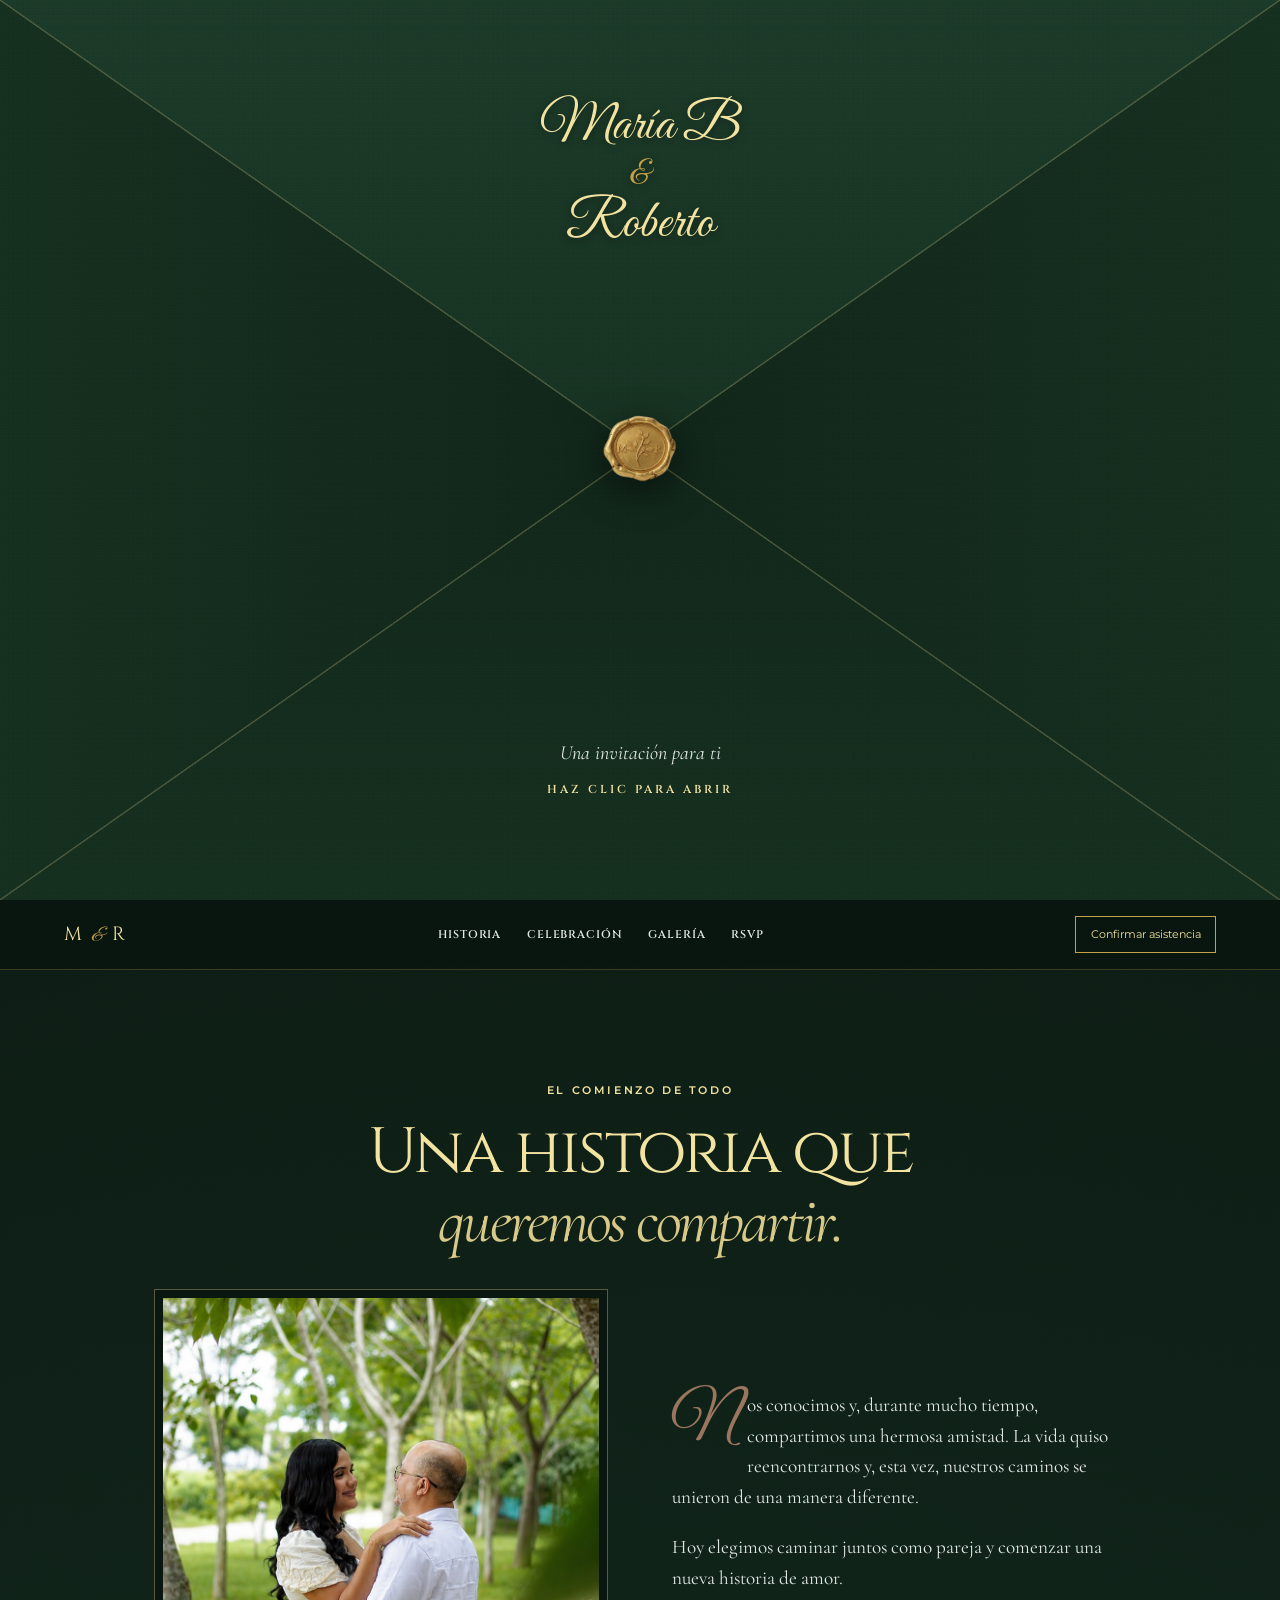
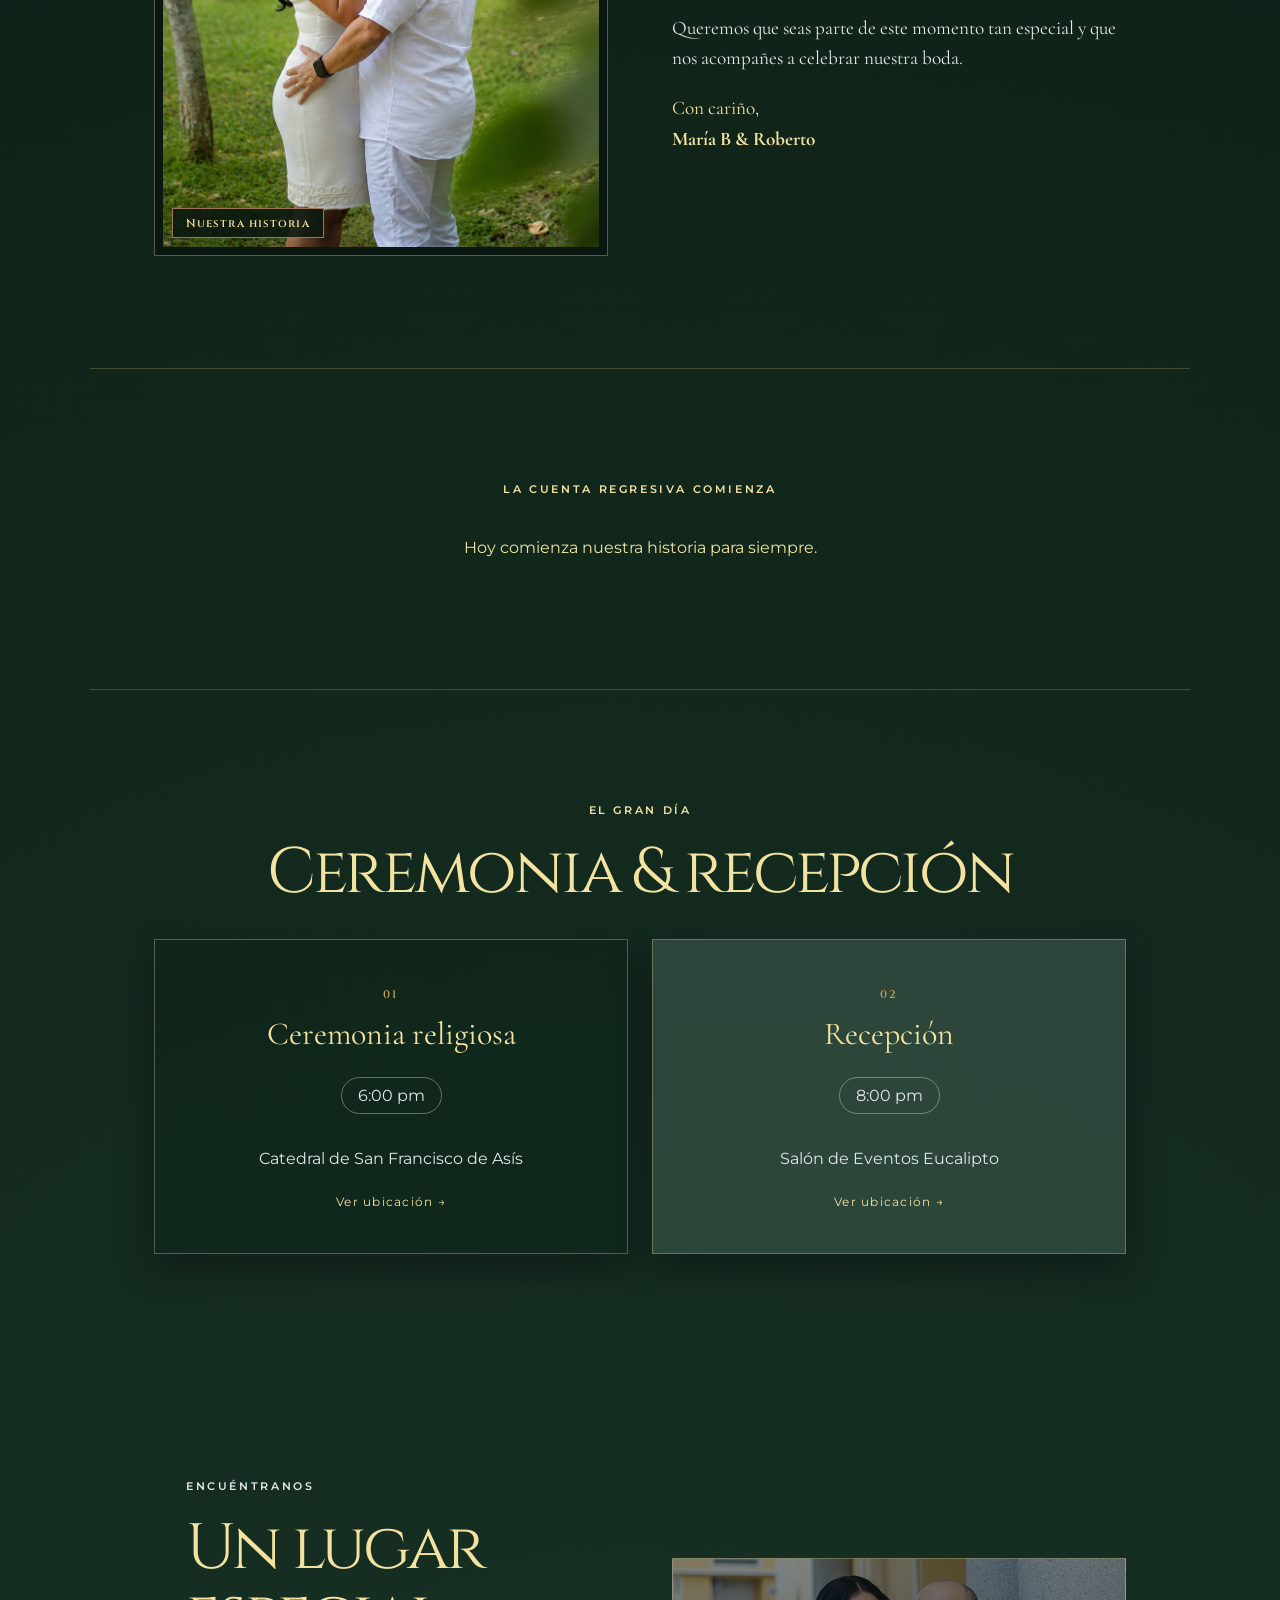
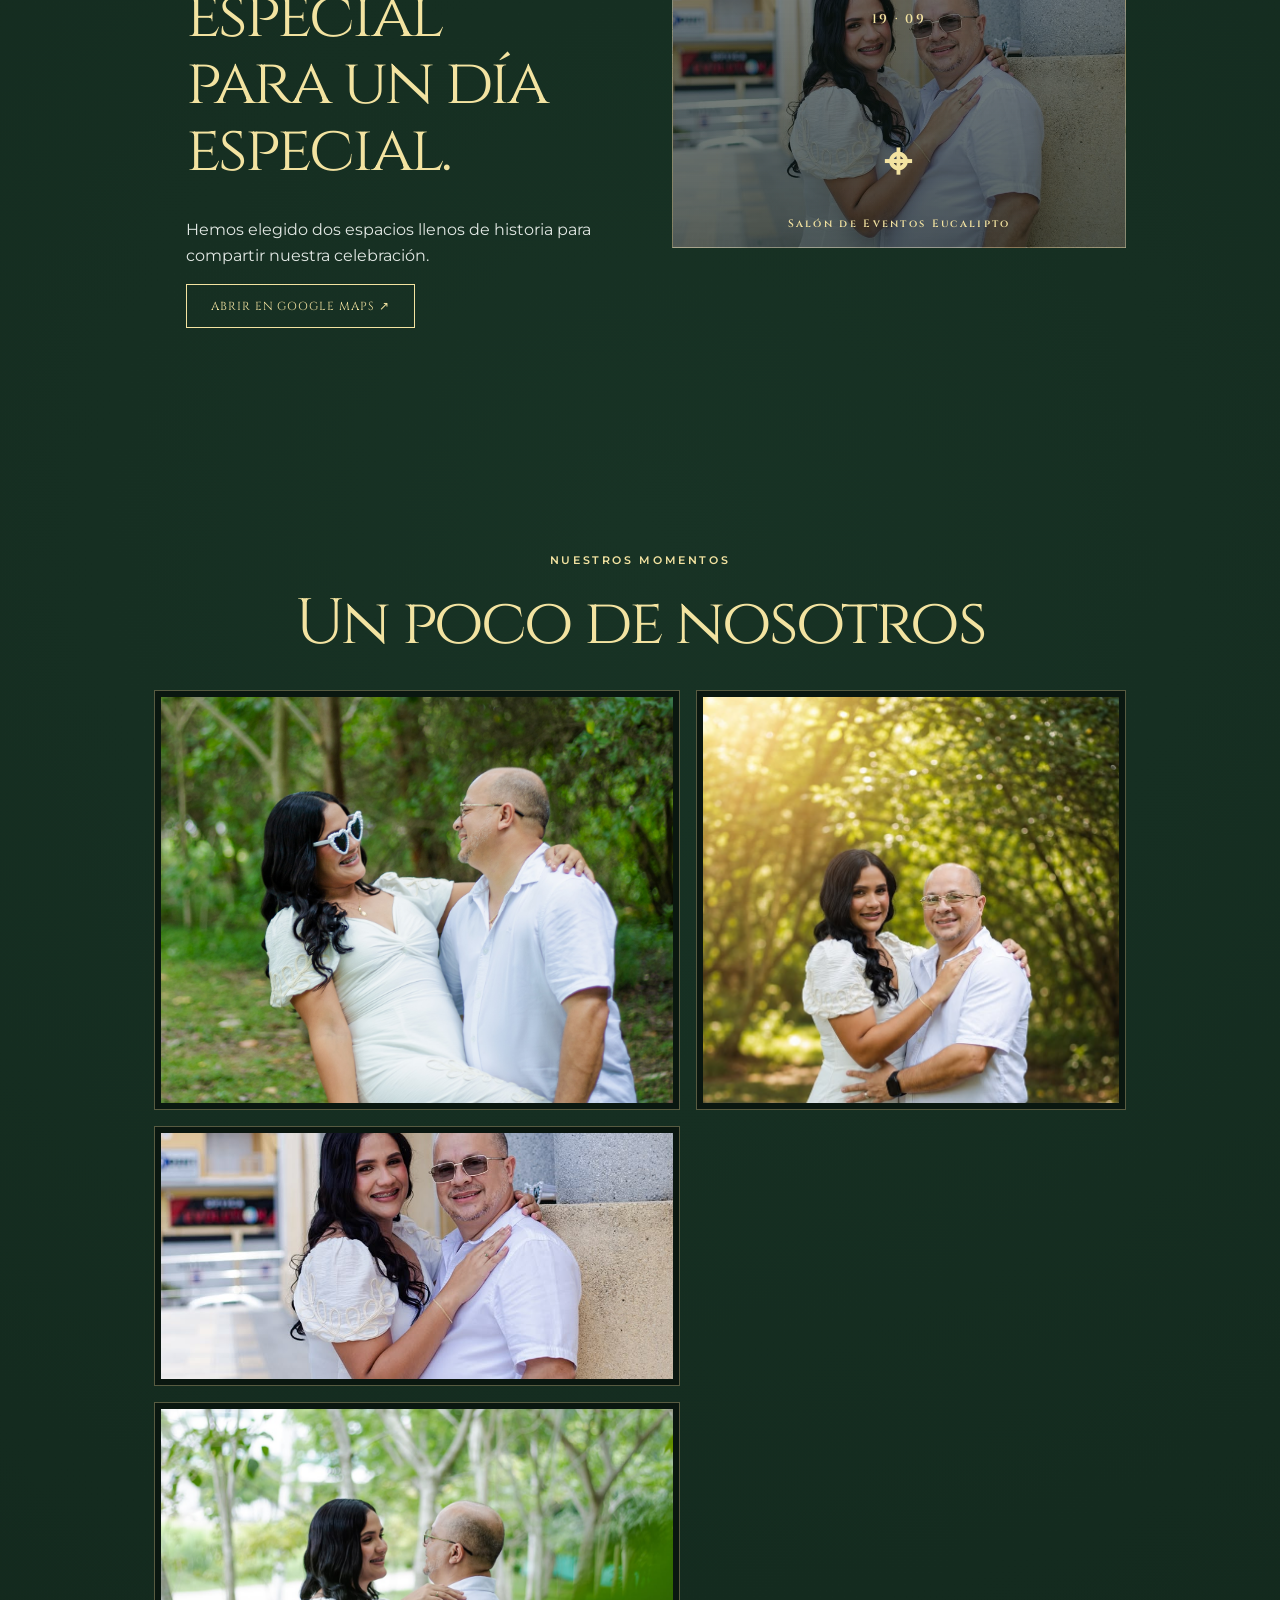
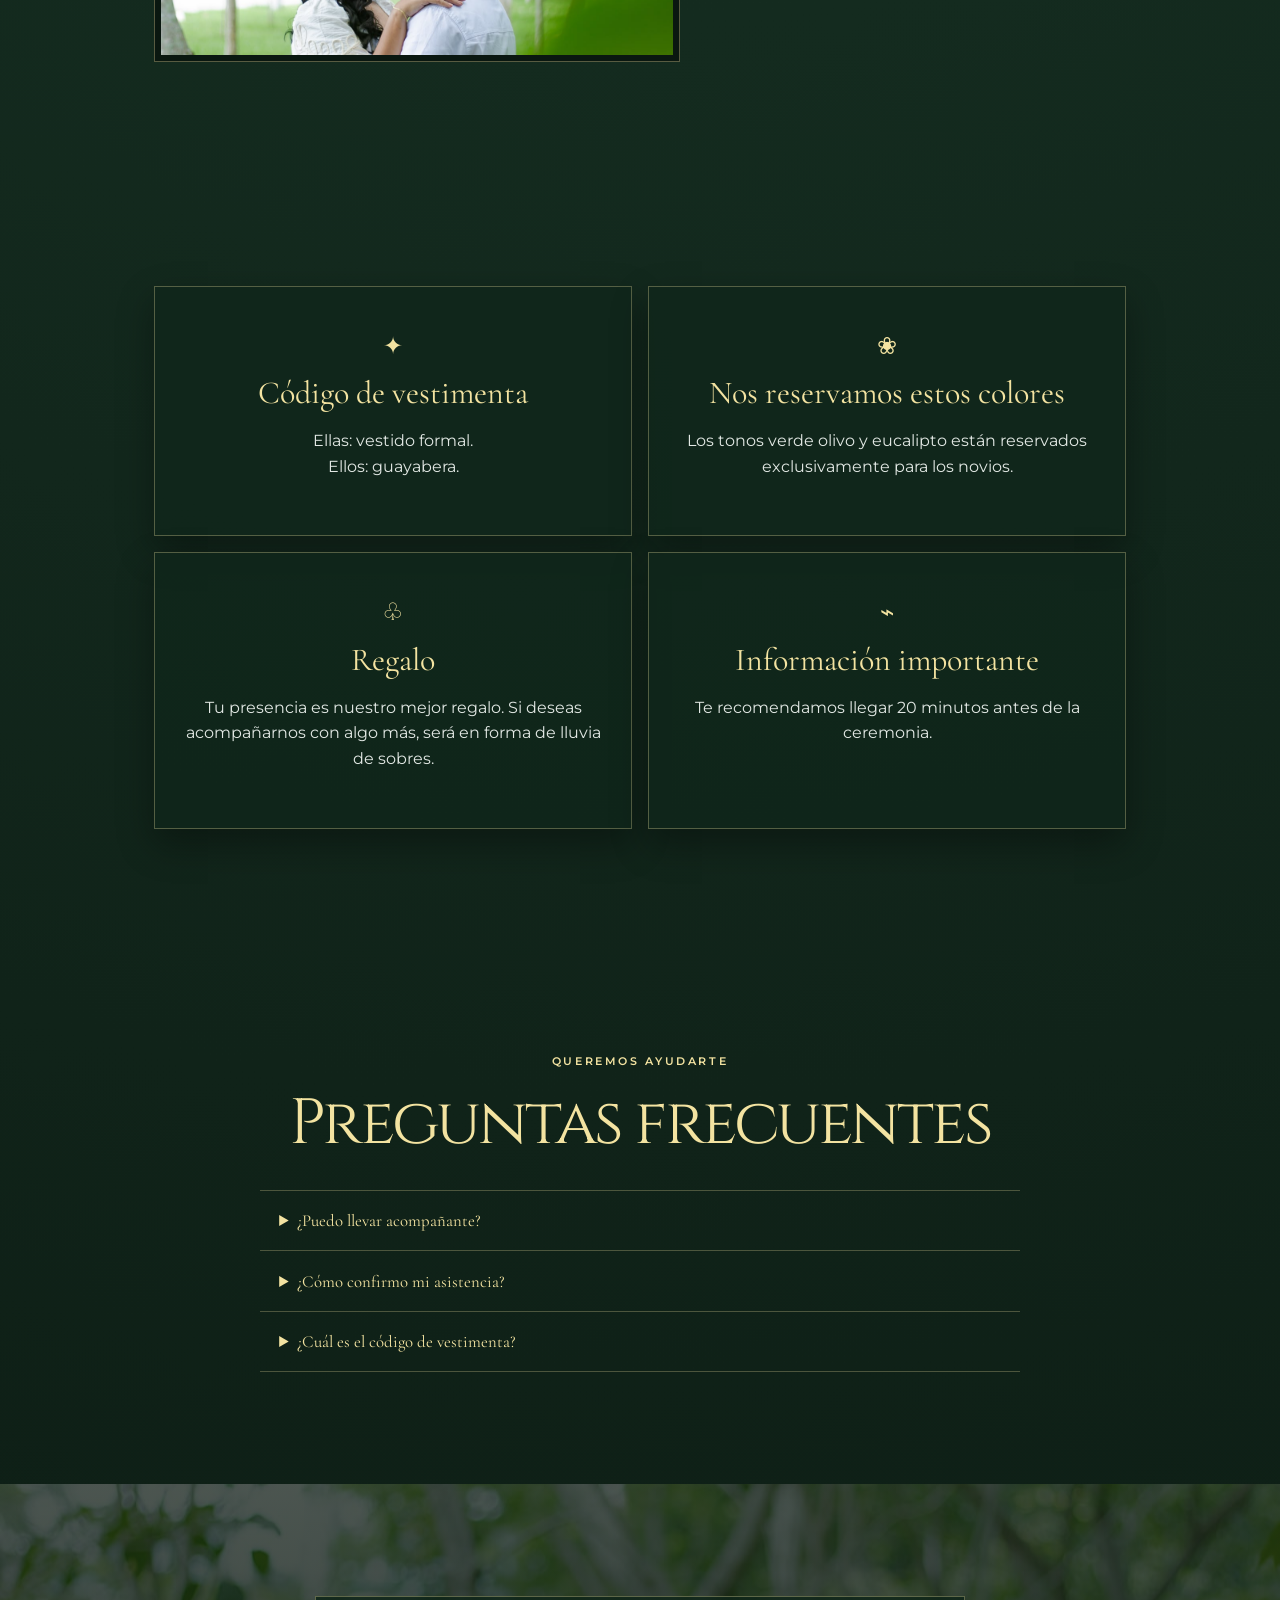
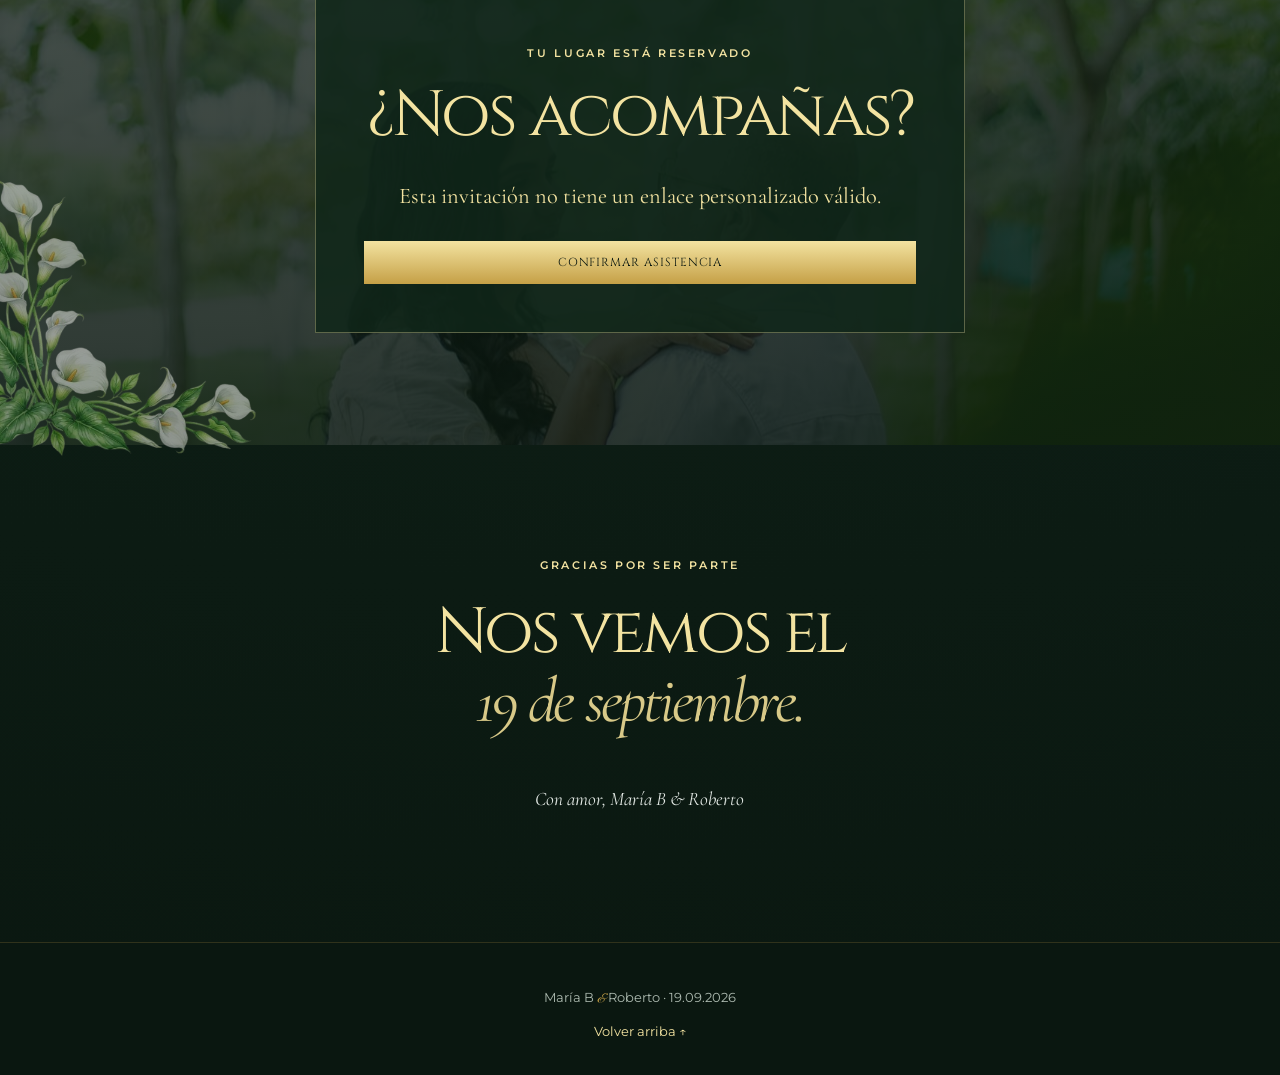
==== commit 1f0146ad: "Update index.html" ====
--- a/index.html
+++ b/index.html
@@ -3,6 +3,15 @@
 <head>
   <meta charset="UTF-8"><meta name="viewport" content="width=device-width, initial-scale=1.0">
   <meta name="description" content="Invitación de boda de María B y Roberto"><link rel="icon" href="img/icono.png"><title>María B & Roberto · Nuestra boda</title>
+  <meta property="og:type" content="website">
+  <meta property="og:title" content="María B & Roberto · Nuestra boda">
+  <meta property="og:description" content="Invitación de boda de María B y Roberto">
+  <meta property="og:image" content="https://deisonbm.github.io/invitacion-boda/img/vista-previa.jpg">
+  <meta property="og:url" content="https://deisonbm.github.io/invitacion-boda/index.html">
+  <meta name="twitter:card" content="summary_large_image">
+  <meta name="twitter:title" content="María B & Roberto · Nuestra boda">
+  <meta name="twitter:description" content="Invitación de boda de María B y Roberto">
+  <meta name="twitter:image" content="https://deisonbm.github.io/invitacion-boda/img/vista-previa.jpg">
   <link rel="preconnect" href="https://fonts.googleapis.com"><link rel="preconnect" href="https://fonts.gstatic.com" crossorigin>
   <link href="https://fonts.googleapis.com/css2?family=Cinzel:wght@400;600;700&family=Cormorant+Garamond:ital,wght@0,400;0,600;1,400&family=Great+Vibes&family=Montserrat:wght@300;400;600&family=Alex+Brush&display=swap" rel="stylesheet">
   <link rel="stylesheet" href="css/styles.css">
@@ -18,29 +27,29 @@
   <button class="music-toggle" id="music-toggle" aria-label="Reproducir música"><span>♫</span><span id="music-label">Música</span></button>
   <div class="sparkles-bg" aria-hidden="true"></div>
   <div class="content-layer" id="content-layer">
-    <header class="hero" id="inicio"><img class="botanical botanical-tl" src="img/botanica-superior-izq.png" alt=""><img class="botanical botanical-tr" src="img/botanica-superior-der.png" alt=""><img class="botanical botanical-br" src="img/botanica-inferior-der.png" alt=""><h1>María B <span>&</span> Roberto</h1><p class="hero-date">19 · 09 · 2026</p><p class="hero-place">¡NOS CASAMOS!</p><a class="button button-dark" href="#historia">Descubrir nuestra historia</a></div><a class="scroll-cue" href="#historia" aria-label="Desplazar hacia abajo">↓</a></header>
+    <header class="hero" id="inicio"><img class="botanical botanical-tl" src="img/botanica-superior-izq.png" alt=""><img class="botanical botanical-tr" src="img/botanica-superior-der.png" alt=""><img class="botanical botanical-br" src="img/botanica-inferior-der.png" alt=""><h1>María B <span>&</span> Roberto</h1><p class="hero-date">19 · 09 · 2026</p><p class="hero-place">Ceremonia 6:00 pm · Recepción 8:00 pm</p><a class="button button-dark" href="#historia">Descubrir nuestra historia</a></div><a class="scroll-cue" href="#historia" aria-label="Desplazar hacia abajo">↓</a></header>
     <nav class="nav" aria-label="Navegación principal"><a href="#inicio" class="nav-brand">M <i>&</i> R</a><div class="nav-links"><a href="#historia">Historia</a><a href="#celebracion">Celebración</a><a href="#galeria">Galería</a><a href="#rsvp">RSVP</a></div><a class="nav-cta" href="#rsvp">Confirmar asistencia</a></nav>
     <main>
-      <section class="intro section reveal" id="historia"><p class="eyebrow">El comienzo de todo</p><h2>Una historia que<br><em>queremos compartir.</em></h2><div class="story-grid"><div class="story-photo"><img src="img/foto-02.jpg" alt="María B y Roberto juntos"><span>Nuestra historia</span></div><div class="story-copy"><p class="dropcap">Nos conocimos y, durante mucho tiempo, compartimos una hermosa amistad. La vida quiso reencontrarnos y, esta vez, nuestros caminos se unieron de una manera diferente.</p><p>Hoy elegimos caminar juntos como pareja y comenzar una nueva historia de amor.</p><p>Queremos que seas parte de este momento tan especial y que nos acompañes a celebrar nuestra boda.</p><p class="signature">Con cariño,<br><strong>María B & Roberto</strong></p></div></div></section>
+      <section class="intro section reveal" id="historia"><p class="eyebrow">El comienzo de todo</p><h2>Una historia que<br><em>queremos compartir.</em></h2><div class="story-grid"><div class="story-photo"><img src="img/foto-01.jpg" alt="María B y Roberto juntos"><span>Nuestra historia</span></div><div class="story-copy"><p class="dropcap">Nos conocimos y, durante mucho tiempo, compartimos una hermosa amistad. La vida quiso reencontrarnos y, esta vez, nuestros caminos se unieron de una manera diferente.</p><p>Hoy elegimos caminar juntos como pareja y comenzar una nueva historia de amor.</p><p>Queremos que seas parte de este momento tan especial y que nos acompañes a celebrar nuestra boda.</p><p class="signature">Con cariño,<br><strong>María B & Roberto</strong></p></div></div></section>
       <section class="countdown-section section reveal"><p class="eyebrow">La cuenta regresiva comienza</p><div class="countdown" id="countdown"><div><strong data-unit="days">0</strong><span>Días</span></div><i>:</i><div><strong data-unit="hours">00</strong><span>Horas</span></div><i>:</i><div><strong data-unit="minutes">00</strong><span>Minutos</span></div><i>:</i><div><strong data-unit="seconds">00</strong><span>Segundos</span></div></div></section>
-      <section class="events section" id="celebracion"><div class="section-heading reveal"><p class="eyebrow">El gran día</p><h2>Ceremonia & recepción</h2></div><div class="event-grid"><article class="event-card reveal"><span class="event-number">01</span><h3>CEREMONIA RELIGIOSA</h3><p class="event-time">6:00 pm</p><p>Catedral San Francisco de Asís</p><a href="#ubicacion">Ver ubicación →</a></article><article class="event-card event-card-accent reveal"><span class="event-number">02</span><h3>RECEPCIÓN</h3><p class="event-time">8:00 pm</p><p>Salón de Eventos Eucalipto</p><a href="#ubicacion">Ver ubicación →</a></article></div></section>
+      <section class="events section" id="celebracion"><div class="section-heading reveal"><p class="eyebrow">El gran día</p><h2>Ceremonia & recepción</h2></div><div class="event-grid"><article class="event-card reveal"><span class="event-number">01</span><h3>Ceremonia religiosa</h3><p class="event-time">6:00 pm</p><p>Catedral de San Francisco de Asís</p><a href="#ubicacion">Ver ubicación →</a></article><article class="event-card event-card-accent reveal"><span class="event-number">02</span><h3>Recepción</h3><p class="event-time">8:00 pm</p><p>Salón de Eventos Eucalipto</p><a href="#ubicacion">Ver ubicación →</a></article></div></section>
       <section class="location section reveal" id="ubicacion"><div><p class="eyebrow">Encuéntranos</p><h2>Un lugar especial<br>para un día especial.</h2><p>Hemos elegido dos espacios llenos de historia para compartir nuestra celebración.</p><a class="button button-outline" href="https://maps.google.com/?q=Catedral+de+San+Francisco+de+Asis" target="_blank" rel="noreferrer">Abrir en Google Maps ↗</a></div><div class="map-card"><span>19 · 09</span><div class="map-pin">⌖</div><small>Salón de Eventos Eucalipto</small></div></section>
-      <section class="gallery section" id="galeria"><div class="section-heading reveal"><p class="eyebrow">Nuestros momentos</p><h2>Un poco de nosotros</h2></div><div class="gallery-grid"><img class="wide reveal" src="img/foto-6.jpg" alt="Momento de la pareja"><img class="tall reveal" src="img/foto-03.jpg" alt="Retrato de la pareja"><img class="soft reveal" src="img/foto-04.jpg" alt="Recuerdo de María B y Roberto"><img class="wide reveal" src="img/foto-02.jpg" alt="La novia con sus damas"></div></section>
+      <section class="gallery section" id="galeria"><div class="section-heading reveal"><p class="eyebrow">Nuestros momentos</p><h2>Un poco de nosotros</h2></div><div class="gallery-grid"><img class="wide reveal" src="img/foto-02.jpg" alt="Momento de la pareja"><img class="tall reveal" src="img/foto-03.jpg" alt="Retrato de la pareja"><img class="soft reveal" src="img/foto-04.jpg" alt="Recuerdo de María B y Roberto"><img class="wide reveal" src="img/foto-05.jpg" alt="La novia con sus damas"></div></section>
       <section class="details section reveal">
         <div class="detail">
           <span class="detail-icon">✦</span>
-          <h3>Dress Code</h3>
+          <h3>Código de vestimenta</h3>
           <p>Ellas: vestido formal.<br>Ellos: guayabera.</p>
         </div>
         <div class="detail">
           <span class="detail-icon">❀</span>
           <h3>Nos reservamos estos colores</h3>
-          <p>Los tonos verde Olivo y Eucalipto están reservados exclusivamente para el evento</p>
+          <p>Los tonos verde olivo y eucalipto están reservados exclusivamente para los novios.</p>
         </div>
         <div class="detail">
           <span class="detail-icon">♧</span>
           <h3>Regalo</h3>
-          <p>Lluvia de sobres.</p>
+          <p>Tu presencia es nuestro mejor regalo. Si deseas acompañarnos con algo más, será en forma de lluvia de sobres.</p>
         </div>
         <div class="detail">
           <span class="detail-icon">⌁</span>
--- a/css/styles.css
+++ b/css/styles.css
@@ -1,37 +1,1401 @@
 @import url('https://fonts.googleapis.com/css2?family=Cinzel:wght@400;600;700&family=Cormorant+Garamond:ital,wght@0,400;0,600;1,400&family=Great+Vibes&family=Montserrat:wght@300;400;600&family=Alex+Brush&display=swap');
-:root{--deep:#0a1710;--emerald:#132a1e;--glass:#10261bcc;--gold:#c5a046;--gold-light:#f3e3a1;--soft:#e2e8e4;--paper:#f6f3ed;--sage:#a7b5a5;--terracotta:#9c755f;--serif:'Cormorant Garamond',Georgia,serif;--display:'Cinzel',serif;--script:'Great Vibes',cursive;--sans:'Montserrat',Arial,sans-serif}
-*{box-sizing:border-box}html{scroll-behavior:smooth}body{margin:0;background:radial-gradient(circle at center,#183325 0%,var(--deep) 100%);color:#fff;font-family:var(--sans);line-height:1.6;overflow-x:hidden}a{color:inherit;text-decoration:none}img{display:block;max-width:100%}.sparkles-bg{position:fixed;inset:0;background-image:radial-gradient(circle,rgba(243,227,161,.12) 1px,transparent 1px),radial-gradient(circle,rgba(243,227,161,.06) 1.5px,transparent 1px);background-size:80px 80px,120px 120px;background-position:0 0,40px 40px;pointer-events:none;z-index:1}.content-layer{position:relative;z-index:2;opacity:0;transform:scale(1.03);filter:blur(6px);transition:opacity 1.4s ease,transform 1.6s cubic-bezier(.22,1,.36,1),filter 1.4s ease}.content-layer.revelado{opacity:1;transform:scale(1);filter:blur(0)}
-#sobre-overlay{position:fixed;inset:0;z-index:99999;cursor:pointer;overflow:hidden;background:radial-gradient(ellipse at 50% 45%,rgba(20,45,30,0) 45%,rgba(0,0,0,.35) 100%),#163020;transition:opacity .9s ease,visibility .9s ease}#sobre-overlay::after{content:'';position:absolute;inset:0;z-index:6;opacity:.35;pointer-events:none;background-image:radial-gradient(circle at 25% 35%,rgba(243,227,161,.1) .5px,transparent 1px),radial-gradient(circle at 65% 70%,rgba(0,0,0,.25) .5px,transparent 1px);background-size:3px 3px,5px 5px;mix-blend-mode:overlay}.env-tri{position:absolute;inset:0;display:block;transition:transform 1.2s cubic-bezier(.34,.02,.2,1),opacity 1.1s ease;will-change:transform,opacity}.env-top{clip-path:polygon(0 0,100% 0,50% 50%);background:linear-gradient(180deg,#1c3a29 0%,#163020 62%,#102619 100%);filter:drop-shadow(0 5px 8px #0006);z-index:4}.env-bottom{clip-path:polygon(0 100%,100% 100%,50% 50%);background:linear-gradient(0deg,#163020 0%,#102619 55%,#0b1c12 100%);z-index:3}.env-left{clip-path:polygon(0 0,50% 50%,0 100%);background:linear-gradient(90deg,#163020,#0b1c12);z-index:2}.env-right{clip-path:polygon(100% 0,50% 50%,100% 100%);background:linear-gradient(270deg,#163020,#0b1c12);z-index:2}.env-seams{position:absolute;inset:0;z-index:5;background:linear-gradient(to bottom right,transparent calc(50% - 1.2px),#f3e3a14a 50%,transparent calc(50% + 1.2px)),linear-gradient(to bottom left,transparent calc(50% - 1.2px),#f3e3a14a 50%,transparent calc(50% + 1.2px));transition:opacity .6s}.env-nombres{position:absolute;top:11%;left:0;right:0;z-index:5;text-align:center;font:1.1rem/1 var(--script);color:var(--gold-light);text-shadow:0 2px 8px #0006}.env-nombres span{display:block;font-size:clamp(2.4rem,6.5vw,3.4rem)}.env-nombres b{display:block;font:2rem var(--script);color:var(--gold);margin:2px 0}.env-sello{position:absolute;top:50%;left:50%;width:138px;height:138px;transform:translate(-50%,-50%);z-index:7;filter:drop-shadow(0 10px 18px #0008);transition:transform .6s,opacity .5s}.env-sello img{width:100%;height:100%;object-fit:contain}.env-pista{position:absolute;bottom:11%;left:0;right:0;text-align:center;z-index:5;color:var(--soft)}.env-pista span{display:block;font:italic 1.25rem var(--serif);margin-bottom:10px}.env-pista strong{font:600 .72rem var(--display);letter-spacing:3px;text-transform:uppercase;color:var(--gold-light)}#sobre-overlay.abierto{opacity:0;visibility:hidden;pointer-events:none}.abierto .env-top{transform:translateY(-105%);opacity:0}.abierto .env-bottom{transform:translateY(105%);opacity:0}.abierto .env-left{transform:translateX(-105%);opacity:0}.abierto .env-right{transform:translateX(105%);opacity:0}.abierto .env-sello,.abierto .env-nombres{transform:translate(-50%,-50%) scale(.7);opacity:0}.abierto .env-nombres{transform:translateY(-25px);opacity:0}
-.hero{min-height:100vh;display:grid;place-items:center;text-align:center;position:relative;overflow:hidden;background:linear-gradient(#0a171099,#0a1710cc),url('../img/foto-05.jpg') center/cover no-repeat;padding:20px}.hero-content{position:relative;z-index:1;padding:5rem 1.5rem}.eyebrow{text-transform:uppercase;letter-spacing:.24em;font-size:.68rem;color:var(--gold-light);font-weight:600;margin:0 0 1.3rem}.hero h1{font:400 clamp(3.8rem,10vw,7rem)/.95 var(--script);letter-spacing:.01em;margin:1.3rem 0;color:var(--gold-light);text-shadow:0 4px 15px #0009}.hero h1 span{font-family:'Alex Brush',var(--script);color:#fff}.hero-date{font:1rem var(--display);letter-spacing:.2em;border-top:1px solid #c5a04699;border-bottom:1px solid #c5a04699;padding:10px 35px;display:inline-block}.hero-place{font:italic 1.15rem var(--serif);color:var(--soft)}.wax-seal{width:82px;height:82px;margin:auto}.wax-seal img{width:100%;height:100%;object-fit:contain}.botanical{position:absolute;width:min(27vw,300px);opacity:.72;pointer-events:none}.botanical-tl{top:-20px;left:-20px}.botanical-tr{top:-20px;right:-20px}.botanical-br{right:-30px;bottom:-40px}.botanical-bl{bottom:-20px;left:-30px;opacity:.5}.button{display:inline-block;padding:.85rem 1.5rem;border:1px solid var(--gold-light);font:.73rem var(--display);letter-spacing:.08em;text-transform:uppercase;cursor:pointer;transition:.25s}.button-dark{background:linear-gradient(#f3e3a1,#c5a046);color:var(--deep);border:0}.button-outline{background:transparent;color:var(--gold-light)}.button:hover{transform:translateY(-2px);filter:brightness(1.1)}.scroll-cue{position:absolute;bottom:1.6rem;font-size:1.5rem;color:var(--gold-light);animation:bounce 2s infinite}@keyframes bounce{40%{transform:translateY(-10px)}60%{transform:translateY(-5px)}}
-.nav{position:sticky;top:0;z-index:10;background:#0a1710eF;border-bottom:1px solid #c5a04644;backdrop-filter:blur(12px);display:flex;align-items:center;justify-content:space-between;padding:1rem 5vw;color:var(--soft)}.nav-brand{font:1.2rem var(--display);color:var(--gold-light);letter-spacing:.1em}.nav-brand i,footer i{font-family:var(--script);color:var(--gold)}.nav-links{display:flex;gap:1.6rem;font:600 .7rem var(--display);letter-spacing:.08em;text-transform:uppercase}.nav-links a:hover,.nav-cta:hover{color:var(--gold-light)}.nav-cta{border:1px solid var(--gold);padding:.55rem .9rem;font-size:.68rem;color:var(--gold-light)}.section{max-width:1100px;margin:auto;padding:7rem 5vw;text-align:center}.section h2{font:400 clamp(2.5rem,5vw,4.6rem)/1.05 var(--display);letter-spacing:-.045em;color:var(--gold-light);margin:.3rem 0 2rem}.section h2 em{font-family:var(--serif);font-style:italic;color:#d8c988}.story-grid,.location{display:grid;grid-template-columns:1fr 1fr;gap:4rem;align-items:center}.story-photo{position:relative}.story-photo img{width:100%;aspect-ratio:4/5;object-fit:cover;border:1px solid #f3e3a155;padding:8px;background:#0a1710}.story-photo span{position:absolute;bottom:18px;left:18px;background:#0a1710dd;color:var(--gold-light);padding:.4rem .8rem;font:600 .7rem var(--display);letter-spacing:.1em;border:1px solid var(--terracotta)}.story-copy{text-align:left;color:var(--soft);font:1.2rem/1.6 var(--serif)}.dropcap:first-letter{float:left;font:4rem/1 var(--script);color:var(--terracotta);padding-right:8px}.signature{color:var(--gold-light)}.countdown-section{border-top:1px solid #f3e3a133;border-bottom:1px solid #f3e3a133}.countdown{display:flex;justify-content:center;align-items:center;gap:1rem;color:var(--gold-light)}.countdown div{min-width:80px}.countdown strong{display:block;font:700 2.5rem var(--display)}.countdown span{font-size:.62rem;text-transform:uppercase;letter-spacing:.1em;color:var(--soft)}.countdown i{font:2rem var(--serif);color:var(--gold)}.event-grid{display:grid;grid-template-columns:repeat(2,1fr);gap:1.5rem}.event-card,.detail{background:var(--glass);border:1px solid #f3e3a14d;padding:2.5rem 1.5rem;box-shadow:0 15px 35px #0005}.event-card-accent{background:#344d42cc}.event-number{font:600 .7rem var(--display);color:var(--gold);letter-spacing:.2em}.event-card h3,.detail h3{font:2rem var(--serif);color:var(--gold-light);margin:.5rem}.event-time{display:inline-block;border:1px solid #f3e3a166;border-radius:20px;padding:.3rem 1rem;color:var(--gold-light)}.event-card p,.detail p,.location p{color:var(--soft)}.event-card a,.detail a{color:var(--gold-light);font-size:.78rem;letter-spacing:.1em}.location{text-align:left}.location>div:first-child{padding-left:2rem}.map-card{min-height:290px;display:grid;place-items:center;background:linear-gradient(#0a171077,#0a1710aa),url('../img/foto-04.jpg') center/cover;border:1px solid #f3e3a155;position:relative;color:var(--gold-light);font:600 .8rem var(--display);letter-spacing:.18em}.map-pin{font-size:3rem;color:var(--gold-light)}.map-card small{position:absolute;bottom:1rem}.gallery-grid{display:grid;grid-template-columns:1.1fr .9fr;gap:1rem}.gallery-grid img{width:100%;height:260px;object-fit:cover;border:1px solid #f3e3a155;padding:6px;background:#0a1710}.gallery-grid .tall{height:420px;grid-row:span 2}.gallery-grid .wide:first-child{height:420px}.details{display:grid;grid-template-columns:repeat(2,1fr);gap:1rem}.detail-icon{font-size:1.5rem;color:var(--gold-light)}.faq-list{max-width:760px;margin:auto;text-align:left}.faq-list details{border-top:1px solid #f3e3a144;padding:1.2rem;color:var(--soft)}.faq-list details:last-child{border-bottom:1px solid #f3e3a144}.faq-list summary{cursor:pointer;color:var(--gold-light);font:1.05rem var(--serif)}.rsvp{max-width:none;position:relative;background:linear-gradient(#0a1710bb,#0a1710dd),url('../img/foto-05.jpg') center/cover}.rsvp-inner{max-width:650px;margin:auto;padding:3rem;background:#102619d9;border:1px solid #f3e3a155}.rsvp-info{margin:1.5rem 0;color:var(--soft);font:1.1rem var(--serif)}.rsvp-info #rsvp-guest-name{color:var(--gold-light);font-size:1.4rem}.rsvp-info #rsvp-estado{color:#d8c988;font-style:italic}.rsvp form{max-width:520px;margin:2rem auto 0;text-align:left}.rsvp label{display:block;margin-bottom:1rem;color:var(--gold-light);font:600 .72rem var(--display);letter-spacing:.08em}.rsvp input,.rsvp select,.rsvp textarea{width:100%;margin-top:.4rem;padding:.8rem;background:#0a1710cc;border:1px solid #f3e3a144;color:#fff;font:1rem var(--serif)}.rsvp button{width:100%;margin-top:.5rem}.form-status{color:var(--gold-light);text-align:center}.thanks{min-height:420px;display:grid;place-content:center}.thanks p:last-child{color:var(--soft);font:italic 1.2rem var(--serif)}footer{padding:2rem 5vw;text-align:center;background:var(--deep);border-top:1px solid #c5a04633;color:#aebbb1;font-size:.8rem}footer a{color:var(--gold-light)}.music-toggle{position:fixed;right:1rem;bottom:1rem;z-index:20;border:1px solid #f3e3a188;background:#102619e8;color:var(--gold-light);padding:.65rem .8rem;display:flex;gap:.45rem;align-items:center;cursor:pointer;font:600 .65rem var(--display);letter-spacing:.08em}.music-toggle.is-playing span:first-child{animation:spin 3s linear infinite}@keyframes spin{to{transform:rotate(360deg)}}.reveal{opacity:0;transform:translateY(22px);transition:opacity .8s ease,transform .8s ease}.reveal.visible{opacity:1;transform:none}
+
+:root {
+    --deep: #0a1710;
+    --emerald: #132a1e;
+    --glass: #10261bcc;
+    --gold: #c5a046;
+    --gold-light: #f3e3a1;
+    --soft: #e2e8e4;
+    --paper: #f6f3ed;
+    --sage: #a7b5a5;
+    --terracotta: #9c755f;
+    --serif: 'Cormorant Garamond', Georgia, serif;
+    --display: 'Cinzel', serif;
+    --script: 'Great Vibes', cursive;
+    --sans: 'Montserrat', Arial, sans-serif
+}
+
+* {
+    box-sizing: border-box
+}
+
+html {
+    scroll-behavior: smooth
+}
+
+body {
+    margin: 0;
+    background: radial-gradient(circle at center, #183325 0%, var(--deep) 100%);
+    color: #fff;
+    font-family: var(--sans);
+    line-height: 1.6;
+    overflow-x: hidden
+}
+
+a {
+    color: inherit;
+    text-decoration: none
+}
+
+img {
+    display: block;
+    max-width: 100%
+}
+
+.sparkles-bg {
+    position: fixed;
+    inset: 0;
+    background-image: radial-gradient(circle, rgba(243, 227, 161, .12) 1px, transparent 1px), radial-gradient(circle, rgba(243, 227, 161, .06) 1.5px, transparent 1px);
+    background-size: 80px 80px, 120px 120px;
+    background-position: 0 0, 40px 40px;
+    pointer-events: none;
+    z-index: 1
+}
+
+.content-layer {
+    position: relative;
+    z-index: 2;
+    opacity: 0;
+    transform: scale(1.03);
+    filter: blur(6px);
+    transition: opacity 1.4s ease, transform 1.6s cubic-bezier(.22, 1, .36, 1), filter 1.4s ease
+}
+
+.content-layer.revelado {
+    opacity: 1;
+    transform: scale(1);
+    filter: blur(0)
+}
+
+#sobre-overlay {
+    position: fixed;
+    inset: 0;
+    z-index: 99999;
+    cursor: pointer;
+    overflow: hidden;
+    background: radial-gradient(ellipse at 50% 45%, rgba(20, 45, 30, 0) 45%, rgba(0, 0, 0, .35) 100%), #163020;
+    transition: opacity .9s ease, visibility .9s ease
+}
+
+#sobre-overlay::after {
+    content: '';
+    position: absolute;
+    inset: 0;
+    z-index: 6;
+    opacity: .35;
+    pointer-events: none;
+    background-image: radial-gradient(circle at 25% 35%, rgba(243, 227, 161, .1) .5px, transparent 1px), radial-gradient(circle at 65% 70%, rgba(0, 0, 0, .25) .5px, transparent 1px);
+    background-size: 3px 3px, 5px 5px;
+    mix-blend-mode: overlay
+}
+
+.env-tri {
+    position: absolute;
+    inset: 0;
+    display: block;
+    transition: transform 1.2s cubic-bezier(.34, .02, .2, 1), opacity 1.1s ease;
+    will-change: transform, opacity
+}
+
+.env-top {
+    clip-path: polygon(0 0, 100% 0, 50% 50%);
+    background: linear-gradient(180deg, #1c3a29 0%, #163020 62%, #102619 100%);
+    filter: drop-shadow(0 5px 8px #0006);
+    z-index: 4
+}
+
+.env-bottom {
+    clip-path: polygon(0 100%, 100% 100%, 50% 50%);
+    background: linear-gradient(0deg, #163020 0%, #102619 55%, #0b1c12 100%);
+    z-index: 3
+}
+
+.env-left {
+    clip-path: polygon(0 0, 50% 50%, 0 100%);
+    background: linear-gradient(90deg, #163020, #0b1c12);
+    z-index: 2
+}
+
+.env-right {
+    clip-path: polygon(100% 0, 50% 50%, 100% 100%);
+    background: linear-gradient(270deg, #163020, #0b1c12);
+    z-index: 2
+}
+
+.env-seams {
+    position: absolute;
+    inset: 0;
+    z-index: 5;
+    background: linear-gradient(to bottom right, transparent calc(50% - 1.2px), #f3e3a14a 50%, transparent calc(50% + 1.2px)), linear-gradient(to bottom left, transparent calc(50% - 1.2px), #f3e3a14a 50%, transparent calc(50% + 1.2px));
+    transition: opacity .6s
+}
+
+.env-nombres {
+    position: absolute;
+    top: 11%;
+    left: 0;
+    right: 0;
+    z-index: 5;
+    text-align: center;
+    font: 1.1rem/1 var(--script);
+    color: var(--gold-light);
+    text-shadow: 0 2px 8px #0006
+}
+
+.env-nombres span {
+    display: block;
+    font-size: clamp(2.4rem, 6.5vw, 3.4rem)
+}
+
+.env-nombres b {
+    display: block;
+    font: 2rem var(--script);
+    color: var(--gold);
+    margin: 2px 0
+}
+
+.env-sello {
+    position: absolute;
+    top: 50%;
+    left: 50%;
+    width: 138px;
+    height: 138px;
+    transform: translate(-50%, -50%);
+    z-index: 7;
+    filter: drop-shadow(0 10px 18px #0008);
+    transition: transform .6s, opacity .5s
+}
+
+.env-sello img {
+    width: 100%;
+    height: 100%;
+    object-fit: contain
+}
+
+.env-pista {
+    position: absolute;
+    bottom: 11%;
+    left: 0;
+    right: 0;
+    text-align: center;
+    z-index: 5;
+    color: var(--soft)
+}
+
+.env-pista span {
+    display: block;
+    font: italic 1.25rem var(--serif);
+    margin-bottom: 10px
+}
+
+.env-pista strong {
+    font: 600 .72rem var(--display);
+    letter-spacing: 3px;
+    text-transform: uppercase;
+    color: var(--gold-light)
+}
+
+#sobre-overlay.abierto {
+    opacity: 0;
+    visibility: hidden;
+    pointer-events: none
+}
+
+.abierto .env-top {
+    transform: translateY(-105%);
+    opacity: 0
+}
+
+.abierto .env-bottom {
+    transform: translateY(105%);
+    opacity: 0
+}
+
+.abierto .env-left {
+    transform: translateX(-105%);
+    opacity: 0
+}
+
+.abierto .env-right {
+    transform: translateX(105%);
+    opacity: 0
+}
+
+.abierto .env-sello,
+.abierto .env-nombres {
+    transform: translate(-50%, -50%) scale(.7);
+    opacity: 0
+}
+
+.abierto .env-nombres {
+    transform: translateY(-25px);
+    opacity: 0
+}
+
+.hero {
+    min-height: 100vh;
+    display: grid;
+    place-items: center;
+    text-align: center;
+    position: relative;
+    overflow: hidden;
+    background: linear-gradient(#0a171099, #0a1710cc), url('../img/foto-02.jpg') center/cover no-repeat;
+    padding: 20px
+}
+
+.hero-content {
+    position: relative;
+    z-index: 1;
+    padding: 5rem 1.5rem
+}
+
+.eyebrow {
+    text-transform: uppercase;
+    letter-spacing: .24em;
+    font-size: .68rem;
+    color: var(--gold-light);
+    font-weight: 600;
+    margin: 0 0 1.3rem
+}
+
+.hero h1 {
+    font: 400 clamp(3.8rem, 10vw, 7rem)/.95 var(--script);
+    letter-spacing: .01em;
+    margin: 1.3rem 0;
+    color: var(--gold-light);
+    text-shadow: 0 4px 15px #0009
+}
+
+.hero h1 span {
+    font-family: 'Alex Brush', var(--script);
+    color: #fff
+}
+
+.hero-date {
+    font: 1rem var(--display);
+    letter-spacing: .2em;
+    border-top: 1px solid #c5a04699;
+    border-bottom: 1px solid #c5a04699;
+    padding: 10px 35px;
+    display: inline-block
+}
+
+.hero-place {
+    font: italic 1.15rem var(--serif);
+    color: var(--soft)
+}
+
+.wax-seal {
+    width: 82px;
+    height: 82px;
+    margin: auto
+}
+
+.wax-seal img {
+    width: 100%;
+    height: 100%;
+    object-fit: contain
+}
+
+.botanical {
+    position: absolute;
+    width: min(27vw, 300px);
+    opacity: .72;
+    pointer-events: none
+}
+
+.botanical-tl {
+    top: -20px;
+    left: -20px
+}
+
+.botanical-tr {
+    top: -20px;
+    right: -20px
+}
+
+.botanical-br {
+    right: -30px;
+    bottom: -40px
+}
+
+.botanical-bl {
+    bottom: -20px;
+    left: -30px;
+    opacity: .5
+}
+
+.button {
+    display: inline-block;
+    padding: .85rem 1.5rem;
+    border: 1px solid var(--gold-light);
+    font: .73rem var(--display);
+    letter-spacing: .08em;
+    text-transform: uppercase;
+    cursor: pointer;
+    transition: .25s
+}
+
+.button-dark {
+    background: linear-gradient(#f3e3a1, #c5a046);
+    color: var(--deep);
+    border: 0
+}
+
+.button-outline {
+    background: transparent;
+    color: var(--gold-light)
+}
+
+.button:hover {
+    transform: translateY(-2px);
+    filter: brightness(1.1)
+}
+
+.button[disabled] {
+    opacity: .6;
+    cursor: not-allowed;
+    transform: none
+}
+
+.scroll-cue {
+    position: absolute;
+    bottom: 1.6rem;
+    font-size: 1.5rem;
+    color: var(--gold-light);
+    animation: bounce 2s infinite
+}
+
+@keyframes bounce {
+    40% {
+        transform: translateY(-10px)
+    }
+
+    60% {
+        transform: translateY(-5px)
+    }
+}
+
+.nav {
+    position: sticky;
+    top: 0;
+    z-index: 10;
+    background: #0a1710eF;
+    border-bottom: 1px solid #c5a04644;
+    backdrop-filter: blur(12px);
+    display: flex;
+    align-items: center;
+    justify-content: space-between;
+    padding: 1rem 5vw;
+    color: var(--soft)
+}
+
+.nav-brand {
+    font: 1.2rem var(--display);
+    color: var(--gold-light);
+    letter-spacing: .1em
+}
+
+.nav-brand i,
+footer i {
+    font-family: var(--script);
+    color: var(--gold)
+}
+
+.nav-links {
+    display: flex;
+    gap: 1.6rem;
+    font: 600 .7rem var(--display);
+    letter-spacing: .08em;
+    text-transform: uppercase
+}
+
+.nav-links a:hover,
+.nav-cta:hover {
+    color: var(--gold-light)
+}
+
+.nav-cta {
+    border: 1px solid var(--gold);
+    padding: .55rem .9rem;
+    font-size: .68rem;
+    color: var(--gold-light)
+}
+
+.section {
+    max-width: 1100px;
+    margin: auto;
+    padding: 7rem 5vw;
+    text-align: center
+}
+
+.section h2 {
+    font: 400 clamp(2.5rem, 5vw, 4.6rem)/1.05 var(--display);
+    letter-spacing: -.045em;
+    color: var(--gold-light);
+    margin: .3rem 0 2rem
+}
+
+.section h2 em {
+    font-family: var(--serif);
+    font-style: italic;
+    color: #d8c988
+}
+
+.story-grid,
+.location {
+    display: grid;
+    grid-template-columns: 1fr 1fr;
+    gap: 4rem;
+    align-items: center
+}
+
+.story-photo {
+    position: relative
+}
+
+.story-photo img {
+    width: 100%;
+    aspect-ratio: 4/5;
+    object-fit: cover;
+    border: 1px solid #f3e3a155;
+    padding: 8px;
+    background: #0a1710
+}
+
+.story-photo span {
+    position: absolute;
+    bottom: 18px;
+    left: 18px;
+    background: #0a1710dd;
+    color: var(--gold-light);
+    padding: .4rem .8rem;
+    font: 600 .7rem var(--display);
+    letter-spacing: .1em;
+    border: 1px solid var(--terracotta)
+}
+
+.story-copy {
+    text-align: left;
+    color: var(--soft);
+    font: 1.2rem/1.6 var(--serif)
+}
+
+.dropcap:first-letter {
+    float: left;
+    font: 4rem/1 var(--script);
+    color: var(--terracotta);
+    padding-right: 8px
+}
+
+.signature {
+    color: var(--gold-light)
+}
+
+.countdown-section {
+    border-top: 1px solid #f3e3a133;
+    border-bottom: 1px solid #f3e3a133
+}
+
+.countdown {
+    display: flex;
+    justify-content: center;
+    align-items: center;
+    gap: 1rem;
+    color: var(--gold-light)
+}
+
+.countdown div {
+    min-width: 80px
+}
+
+.countdown strong {
+    display: block;
+    font: 700 2.5rem var(--display)
+}
+
+.countdown span {
+    font-size: .62rem;
+    text-transform: uppercase;
+    letter-spacing: .1em;
+    color: var(--soft)
+}
+
+.countdown i {
+    font: 2rem var(--serif);
+    color: var(--gold)
+}
+
+.event-grid {
+    display: grid;
+    grid-template-columns: repeat(2, 1fr);
+    gap: 1.5rem
+}
+
+.event-card,
+.detail {
+    background: var(--glass);
+    border: 1px solid #f3e3a14d;
+    padding: 2.5rem 1.5rem;
+    box-shadow: 0 15px 35px #0005
+}
+
+.event-card-accent {
+    background: #344d42cc
+}
+
+.event-number {
+    font: 600 .7rem var(--display);
+    color: var(--gold);
+    letter-spacing: .2em
+}
+
+.event-card h3,
+.detail h3 {
+    font: 2rem var(--serif);
+    color: var(--gold-light);
+    margin: .5rem
+}
+
+.event-time {
+    display: inline-block;
+    border: 1px solid #f3e3a166;
+    border-radius: 20px;
+    padding: .3rem 1rem;
+    color: var(--gold-light)
+}
+
+.event-card p,
+.detail p,
+.location p {
+    color: var(--soft)
+}
+
+.event-card a,
+.detail a {
+    color: var(--gold-light);
+    font-size: .78rem;
+    letter-spacing: .1em
+}
+
+.location {
+    text-align: left
+}
+
+.location>div:first-child {
+    padding-left: 2rem
+}
+
+.map-card {
+    min-height: 290px;
+    display: grid;
+    place-items: center;
+    background: linear-gradient(#0a171077, #0a1710aa), url('../img/foto-04.jpg') center/cover;
+    border: 1px solid #f3e3a155;
+    position: relative;
+    color: var(--gold-light);
+    font: 600 .8rem var(--display);
+    letter-spacing: .18em
+}
+
+.map-pin {
+    font-size: 3rem;
+    color: var(--gold-light)
+}
+
+.map-card small {
+    position: absolute;
+    bottom: 1rem
+}
+
+.gallery-grid {
+    display: grid;
+    grid-template-columns: 1.1fr .9fr;
+    gap: 1rem
+}
+
+.gallery-grid img {
+    width: 100%;
+    height: 260px;
+    object-fit: cover;
+    border: 1px solid #f3e3a155;
+    padding: 6px;
+    background: #0a1710
+}
+
+.gallery-grid .tall {
+    height: 420px;
+    grid-row: span 2
+}
+
+.gallery-grid .wide:first-child {
+    height: 420px
+}
+
+.details {
+    display: grid;
+    grid-template-columns: repeat(2, 1fr);
+    gap: 1rem
+}
+
+.detail-icon {
+    font-size: 1.5rem;
+    color: var(--gold-light)
+}
+
+.faq-list {
+    max-width: 760px;
+    margin: auto;
+    text-align: left
+}
+
+.faq-list details {
+    border-top: 1px solid #f3e3a144;
+    padding: 1.2rem;
+    color: var(--soft)
+}
+
+.faq-list details:last-child {
+    border-bottom: 1px solid #f3e3a144
+}
+
+.faq-list summary {
+    cursor: pointer;
+    color: var(--gold-light);
+    font: 1.05rem var(--serif)
+}
+
+.rsvp {
+    max-width: none;
+    position: relative;
+    background: linear-gradient(#0a1710bb, #0a1710dd), url('../img/foto-05.jpg') center/cover
+}
+
+.rsvp-inner {
+    max-width: 650px;
+    margin: auto;
+    padding: 3rem;
+    background: #102619d9;
+    border: 1px solid #f3e3a155
+}
+
+.rsvp-info {
+    margin: 1.5rem 0;
+    color: var(--soft);
+    font: 1.1rem var(--serif)
+}
+
+.rsvp-info #rsvp-guest-name {
+    color: var(--gold-light);
+    font-size: 1.4rem
+}
+
+.rsvp-info #rsvp-estado {
+    color: #d8c988;
+    font-style: italic
+}
+
+.rsvp form {
+    max-width: 520px;
+    margin: 2rem auto 0;
+    text-align: left
+}
+
+.rsvp label {
+    display: block;
+    margin-bottom: 1rem;
+    color: var(--gold-light);
+    font: 600 .72rem var(--display);
+    letter-spacing: .08em
+}
+
+.rsvp input,
+.rsvp select,
+.rsvp textarea {
+    width: 100%;
+    margin-top: .4rem;
+    padding: .8rem;
+    background: #0a1710cc;
+    border: 1px solid #f3e3a144;
+    color: #fff;
+    font: 1rem var(--serif)
+}
+
+.rsvp button {
+    width: 100%;
+    margin-top: .5rem
+}
+
+.rsvp button[disabled] {
+    opacity: .65;
+    cursor: not-allowed
+}
+
+.form-status {
+    color: var(--gold-light);
+    text-align: center
+}
+
+.thanks {
+    min-height: 420px;
+    display: grid;
+    place-content: center
+}
+
+.thanks p:last-child {
+    color: var(--soft);
+    font: italic 1.2rem var(--serif)
+}
+
+footer {
+    padding: 2rem 5vw;
+    text-align: center;
+    background: var(--deep);
+    border-top: 1px solid #c5a04633;
+    color: #aebbb1;
+    font-size: .8rem
+}
+
+footer a {
+    color: var(--gold-light)
+}
+
+.music-toggle {
+    position: fixed;
+    right: 1rem;
+    bottom: 1rem;
+    z-index: 20;
+    border: 1px solid #f3e3a188;
+    background: #102619e8;
+    color: var(--gold-light);
+    padding: .65rem .8rem;
+    display: flex;
+    gap: .45rem;
+    align-items: center;
+    cursor: pointer;
+    font: 600 .65rem var(--display);
+    letter-spacing: .08em
+}
+
+.music-toggle.is-playing span:first-child {
+    animation: spin 3s linear infinite
+}
+
+@keyframes spin {
+    to {
+        transform: rotate(360deg)
+    }
+}
+
+.reveal {
+    opacity: 0;
+    transform: translateY(22px);
+    transition: opacity .8s ease, transform .8s ease
+}
+
+.reveal.visible {
+    opacity: 1;
+    transform: none
+}
+
 /* ---- Modal RSVP ---- */
-.modal-overlay{position:fixed;inset:0;z-index:9999;background:#05100acc;display:flex;align-items:center;justify-content:center;padding:1.2rem}
-.modal-overlay[hidden]{display:none}
-.modal-box{position:relative;width:100%;max-width:460px;max-height:90vh;overflow-y:auto;background:#102619;border:1px solid #f3e3a155;padding:2.2rem 1.8rem;box-shadow:0 25px 60px #000a}
-.modal-box h3{font:400 2rem var(--display);color:var(--gold-light);margin:.2rem 0 1.4rem}
-.modal-close{position:absolute;top:.8rem;right:1rem;background:none;border:0;color:var(--gold-light);font-size:1.6rem;cursor:pointer;line-height:1}
-.modal-box form label{display:block;margin-bottom:1rem;color:var(--gold-light);font:600 .72rem var(--display);letter-spacing:.08em}
-.modal-box input,.modal-box select,.modal-box textarea{width:100%;margin-top:.4rem;padding:.8rem;background:#0a1710cc;border:1px solid #f3e3a144;color:#fff;font:1rem var(--serif)}
-.modal-box button[type="submit"]{width:100%;margin-top:.5rem}
+.modal-overlay {
+    position: fixed;
+    inset: 0;
+    z-index: 9999;
+    background: #05100acc;
+    display: flex;
+    align-items: center;
+    justify-content: center;
+    padding: 1.2rem
+}
+
+.modal-overlay[hidden] {
+    display: none
+}
+
+.modal-box {
+    position: relative;
+    width: 100%;
+    max-width: 460px;
+    max-height: 90vh;
+    overflow-y: auto;
+    background: #102619;
+    border: 1px solid #f3e3a155;
+    padding: 2.2rem 1.8rem;
+    box-shadow: 0 25px 60px #000a
+}
+
+.modal-box h3 {
+    font: 400 2rem var(--display);
+    color: var(--gold-light);
+    margin: .2rem 0 1.4rem
+}
+
+.modal-close {
+    position: absolute;
+    top: .8rem;
+    right: 1rem;
+    background: none;
+    border: 0;
+    color: var(--gold-light);
+    font-size: 1.6rem;
+    cursor: pointer;
+    line-height: 1
+}
+
+.modal-box form label {
+    display: block;
+    margin-bottom: 1rem;
+    color: var(--gold-light);
+    font: 600 .72rem var(--display);
+    letter-spacing: .08em
+}
+
+.modal-box input,
+.modal-box select,
+.modal-box textarea {
+    width: 100%;
+    margin-top: .4rem;
+    padding: .8rem;
+    background: #0a1710cc;
+    border: 1px solid #f3e3a144;
+    color: #fff;
+    font: 1rem var(--serif)
+}
+
+.modal-box button[type="submit"] {
+    width: 100%;
+    margin-top: .5rem
+}
+
 /* ---- Panel admin ---- */
-.admin-wrap{max-width:960px;margin:2rem auto;padding:0 1.2rem;color:var(--soft);font-family:var(--sans)}
-.admin-card{background:var(--glass);border:1px solid #f3e3a14d;padding:1.8rem;margin-bottom:2rem}
-.admin-card h1,.admin-card h2{font:400 1.8rem var(--display);color:var(--gold-light);margin:0 0 1.2rem}
-.admin-form{display:grid;gap:.9rem;grid-template-columns:2fr 1fr auto;align-items:end}
-.admin-form label{display:flex;flex-direction:column;gap:.35rem;font:600 .7rem var(--display);letter-spacing:.06em;color:var(--gold-light)}
-.admin-form input{padding:.7rem;background:#0a1710cc;border:1px solid #f3e3a144;color:#fff;font:1rem var(--serif)}
-.admin-table{width:100%;border-collapse:collapse;font:.95rem var(--serif)}
-.admin-table th,.admin-table td{border-bottom:1px solid #f3e3a133;padding:.6rem .5rem;text-align:left}
-.admin-table th{color:var(--gold-light);font:600 .68rem var(--display);letter-spacing:.06em;text-transform:uppercase}
-.badge{padding:.2rem .6rem;border-radius:20px;font:600 .68rem var(--display);letter-spacing:.04em}
-.badge-si{background:#2e5b3f;color:#c8f0d3}
-.badge-no{background:#5b2e2e;color:#f0c8c8}
-.badge-pendiente{background:#4d4530;color:#f0e2c8}
-.link-copy{display:flex;gap:.4rem;align-items:center}
-.link-copy input{flex:1;padding:.4rem;background:#0a1710cc;border:1px solid #f3e3a144;color:#cfe0d6;font-size:.8rem}
-.link-copy button,.btn-del{border:1px solid var(--gold-light);background:transparent;color:var(--gold-light);padding:.35rem .6rem;cursor:pointer;font:600 .65rem var(--display)}
-.btn-del{border-color:#c98484;color:#f0c8c8}
-.admin-login{max-width:380px;margin:4rem auto;text-align:center}
-.admin-login input{width:100%;padding:.8rem;margin:1rem 0;background:#0a1710cc;border:1px solid #f3e3a144;color:#fff}
-@media(max-width:700px){.nav{padding:.8rem 1rem}.nav-links{display:none}.nav-cta{font-size:.55rem}.section{padding:5rem 1.25rem}.story-grid,.location,.event-grid,.details{grid-template-columns:1fr;gap:2rem}.location>div:first-child{text-align:center;padding:0}.gallery-grid{grid-template-columns:1fr}.gallery-grid .tall,.gallery-grid .wide:first-child{height:300px;grid-row:auto}.countdown{gap:.35rem}.countdown div{min-width:58px}.countdown strong{font-size:1.55rem}.countdown span{font-size:.5rem}.hero h1{font-size:4.2rem}.rsvp-inner{padding:2rem 1rem}.admin-form{grid-template-columns:1fr}}
-@media(prefers-reduced-motion:reduce){html{scroll-behavior:auto}.reveal{transition:none}.env-tri{transition:none}}
+.admin-wrap {
+    max-width: 1100px;
+    margin: 2rem auto;
+    padding: 0 1.2rem;
+    color: var(--soft);
+    font-family: var(--sans)
+}
+
+.admin-card {
+    background: var(--glass);
+    border: 1px solid #f3e3a14d;
+    padding: 1.8rem;
+    margin-bottom: 2rem
+}
+
+.admin-card h1,
+.admin-card h2 {
+    font: 400 1.8rem var(--display);
+    color: var(--gold-light);
+    margin: 0 0 1.2rem
+}
+
+.admin-form {
+    display: grid;
+    gap: .9rem;
+    grid-template-columns: 2fr 1fr auto;
+    align-items: end
+}
+
+.admin-form label {
+    display: flex;
+    flex-direction: column;
+    gap: .35rem;
+    font: 600 .7rem var(--display);
+    letter-spacing: .06em;
+    color: var(--gold-light)
+}
+
+.admin-form input {
+    padding: .7rem;
+    background: #0a1710cc;
+    border: 1px solid #f3e3a144;
+    color: #fff;
+    font: 1rem var(--serif)
+}
+
+.admin-table {
+    width: 100%;
+    border-collapse: collapse;
+    font: .95rem var(--serif)
+}
+
+.admin-table th,
+.admin-table td {
+    border-bottom: 1px solid #f3e3a133;
+    padding: .6rem .5rem;
+    text-align: left
+}
+
+.admin-table th {
+    color: var(--gold-light);
+    font: 600 .68rem var(--display);
+    letter-spacing: .06em;
+    text-transform: uppercase
+}
+
+.badge {
+    padding: .2rem .6rem;
+    border-radius: 20px;
+    font: 600 .68rem var(--display);
+    letter-spacing: .04em
+}
+
+.badge-si {
+    background: #2e5b3f;
+    color: #c8f0d3
+}
+
+.badge-no {
+    background: #5b2e2e;
+    color: #f0c8c8
+}
+
+.badge-pendiente {
+    background: #4d4530;
+    color: #f0e2c8
+}
+
+.link-copy {
+    display: flex;
+    gap: .4rem;
+    align-items: center;
+    flex-wrap: wrap
+}
+
+.link-copy input {
+    flex: 1;
+    padding: .4rem;
+    background: #0a1710cc;
+    border: 1px solid #f3e3a144;
+    color: #cfe0d6;
+    font-size: .8rem
+}
+
+.link-copy button,
+.btn-del {
+    border: 1px solid var(--gold-light);
+    background: transparent;
+    color: var(--gold-light);
+    padding: .35rem .6rem;
+    cursor: pointer;
+    font: 600 .65rem var(--display)
+}
+
+.btn-del {
+    border-color: #c98484;
+    color: #f0c8c8
+}
+
+.admin-login {
+    max-width: 380px;
+    margin: 4rem auto;
+    text-align: center
+}
+
+.admin-login input {
+    width: 100%;
+    padding: .8rem;
+    margin: 1rem 0;
+    background: #0a1710cc;
+    border: 1px solid #f3e3a144;
+    color: #fff
+}
+
+/* ---- Header del panel con acciones ---- */
+.admin-header {
+    display: flex;
+    align-items: flex-start;
+    justify-content: space-between;
+    gap: 1rem;
+    margin-bottom: 1.5rem;
+    flex-wrap: wrap
+}
+
+.admin-header h1 {
+    font: 400 1.8rem var(--display);
+    color: var(--gold-light);
+    margin: 0
+}
+
+.admin-subtitle {
+    font: italic .95rem var(--serif);
+    color: var(--soft);
+    margin: .3rem 0 0
+}
+
+.admin-header-actions {
+    display: flex;
+    gap: .6rem;
+    flex-wrap: wrap
+}
+
+.admin-header-actions .button {
+    font-size: .62rem;
+    padding: .6rem 1rem
+}
+
+/* ---- Tarjetas de estadísticas ---- */
+.stats-grid {
+    display: grid;
+    grid-template-columns: repeat(5, 1fr);
+    gap: 1rem;
+    margin-bottom: 2rem
+}
+
+.stat-card {
+    background: var(--glass);
+    border: 1px solid #f3e3a14d;
+    padding: 1.3rem 1rem;
+    text-align: center
+}
+
+.stat-value {
+    display: block;
+    font: 700 2rem var(--display);
+    color: var(--gold-light)
+}
+
+.stat-label {
+    display: block;
+    font: 600 .62rem var(--sans);
+    letter-spacing: .05em;
+    text-transform: uppercase;
+    color: var(--soft);
+    margin-top: .35rem
+}
+
+.stat-card.stat-si .stat-value {
+    color: #8fd6a6
+}
+
+.stat-card.stat-no .stat-value {
+    color: #e3a1a1
+}
+
+.stat-card.stat-pendiente .stat-value {
+    color: #e3d3a1
+}
+
+/* ---- Barra de búsqueda y filtros ---- */
+.table-toolbar {
+    display: flex;
+    flex-wrap: wrap;
+    gap: .8rem;
+    align-items: center;
+    margin-bottom: 1.2rem
+}
+
+#buscar-invitado {
+    flex: 1;
+    min-width: 200px;
+    padding: .7rem .9rem;
+    background: #0a1710cc;
+    border: 1px solid #f3e3a144;
+    color: #fff;
+    font: 1rem var(--serif)
+}
+
+.filter-chips {
+    display: flex;
+    gap: .4rem;
+    flex-wrap: wrap
+}
+
+.filter-chip {
+    padding: .5rem .9rem;
+    background: transparent;
+    border: 1px solid #f3e3a144;
+    color: var(--soft);
+    cursor: pointer;
+    font: 600 .62rem var(--display);
+    letter-spacing: .04em;
+    border-radius: 20px;
+    white-space: nowrap
+}
+
+.filter-chip.active {
+    background: linear-gradient(#f3e3a1, #c5a046);
+    color: var(--deep);
+    border-color: transparent
+}
+
+/* ---- Importación masiva ---- */
+#import-textarea {
+    width: 100%;
+    padding: .8rem;
+    background: #0a1710cc;
+    border: 1px solid #f3e3a144;
+    color: #fff;
+    font: 1rem var(--serif);
+    margin: .8rem 0;
+    resize: vertical;
+    font-family: var(--sans)
+}
+
+.import-lista {
+    display: flex;
+    flex-direction: column;
+    gap: .5rem;
+    margin-top: .6rem
+}
+
+.import-item {
+    display: flex;
+    gap: .5rem;
+    align-items: center;
+    flex-wrap: wrap;
+    font-size: .85rem;
+    color: var(--soft)
+}
+
+.import-item input {
+    flex: 1;
+    min-width: 160px;
+    padding: .4rem;
+    background: #0a1710cc;
+    border: 1px solid #f3e3a144;
+    color: #cfe0d6;
+    font-size: .8rem
+}
+
+.btn-share {
+    border: 1px solid var(--gold-light);
+    background: transparent;
+    color: var(--gold-light);
+    padding: .35rem .6rem;
+    cursor: pointer;
+    font: 600 .65rem var(--display)
+}
+
+.import-tabs {
+    display: flex;
+    gap: .5rem;
+    margin-bottom: 1rem
+}
+
+.import-tab {
+    flex: 1;
+    padding: .6rem;
+    background: transparent;
+    border: 1px solid #f3e3a144;
+    color: var(--soft);
+    cursor: pointer;
+    font: 600 .7rem var(--display);
+    letter-spacing: .05em
+}
+
+.import-tab.active {
+    background: linear-gradient(#f3e3a1, #c5a046);
+    color: var(--deep);
+    border-color: transparent
+}
+
+.import-panel {
+    margin-bottom: 1rem
+}
+
+#import-file {
+    width: 100%;
+    padding: .7rem;
+    background: #0a1710cc;
+    border: 1px solid #f3e3a144;
+    color: #fff;
+    margin: .6rem 0;
+    font-family: var(--sans);
+    font-size: .85rem
+}
+
+.import-preview-lista {
+    max-height: 220px;
+    overflow-y: auto
+}
+
+@media(max-width:700px) {
+    .nav {
+        padding: .8rem 1rem
+    }
+
+    .nav-links {
+        display: none
+    }
+
+    .nav-cta {
+        font-size: .55rem
+    }
+
+    .section {
+        padding: 5rem 1.25rem
+    }
+
+    .story-grid,
+    .location,
+    .event-grid,
+    .details {
+        grid-template-columns: 1fr;
+        gap: 2rem
+    }
+
+    .location>div:first-child {
+        text-align: center;
+        padding: 0
+    }
+
+    .gallery-grid {
+        grid-template-columns: 1fr
+    }
+
+    .gallery-grid .tall,
+    .gallery-grid .wide:first-child {
+        height: 300px;
+        grid-row: auto
+    }
+
+    .countdown {
+        gap: .35rem
+    }
+
+    .countdown div {
+        min-width: 58px
+    }
+
+    .countdown strong {
+        font-size: 1.55rem
+    }
+
+    .countdown span {
+        font-size: .5rem
+    }
+
+    .hero h1 {
+        font-size: 4.2rem
+    }
+
+    .rsvp-inner {
+        padding: 2rem 1rem
+    }
+
+    .admin-form {
+        grid-template-columns: 1fr
+    }
+}
+
+@media(prefers-reduced-motion:reduce) {
+    html {
+        scroll-behavior: auto
+    }
+
+    .reveal {
+        transition: none
+    }
+
+    .env-tri {
+        transition: none
+    }
+}
+
+/* ---- Estadísticas responsive ---- */
+@media(max-width:900px) {
+    .stats-grid {
+        grid-template-columns: repeat(3, 1fr)
+    }
+}
+
+/* ---- Tabla admin responsive tipo tarjeta en móvil ---- */
+@media(max-width:640px) {
+    .stats-grid {
+        grid-template-columns: repeat(2, 1fr)
+    }
+
+    .admin-header {
+        flex-direction: column;
+        align-items: flex-start
+    }
+
+    .admin-header-actions {
+        width: 100%
+    }
+
+    .admin-header-actions .button {
+        flex: 1;
+        text-align: center
+    }
+
+    .table-toolbar {
+        flex-direction: column;
+        align-items: stretch
+    }
+
+    .filter-chips {
+        justify-content: space-between
+    }
+
+    .filter-chip {
+        flex: 1;
+        text-align: center
+    }
+
+    .admin-table thead {
+        display: none
+    }
+
+    .admin-table tr {
+        display: block;
+        border: 1px solid #f3e3a133;
+        margin-bottom: 1rem;
+        padding: .8rem;
+        background: #0a171055
+    }
+
+    .admin-table td {
+        display: flex;
+        justify-content: space-between;
+        align-items: center;
+        gap: .6rem;
+        border: none;
+        padding: .4rem 0;
+        text-align: right
+    }
+
+    .admin-table td[data-label]::before {
+        content: attr(data-label);
+        font: 600 .65rem var(--display);
+        letter-spacing: .05em;
+        text-transform: uppercase;
+        color: var(--gold-light);
+        text-align: left;
+        flex-shrink: 0
+    }
+
+    .admin-table td.link-copy {
+        flex-direction: column;
+        align-items: stretch
+    }
+
+    .admin-table td.link-copy::before {
+        margin-bottom: .3rem
+    }
+
+    .admin-table td.link-copy input {
+        width: 100%
+    }
+
+    .admin-form {
+        grid-template-columns: 1fr
+    }
+
+    .admin-wrap {
+        padding: 0 .8rem
+    }
+
+    .admin-card {
+        padding: 1.3rem
+    }
+
+    .import-tabs {
+        flex-direction: column
+    }
+}
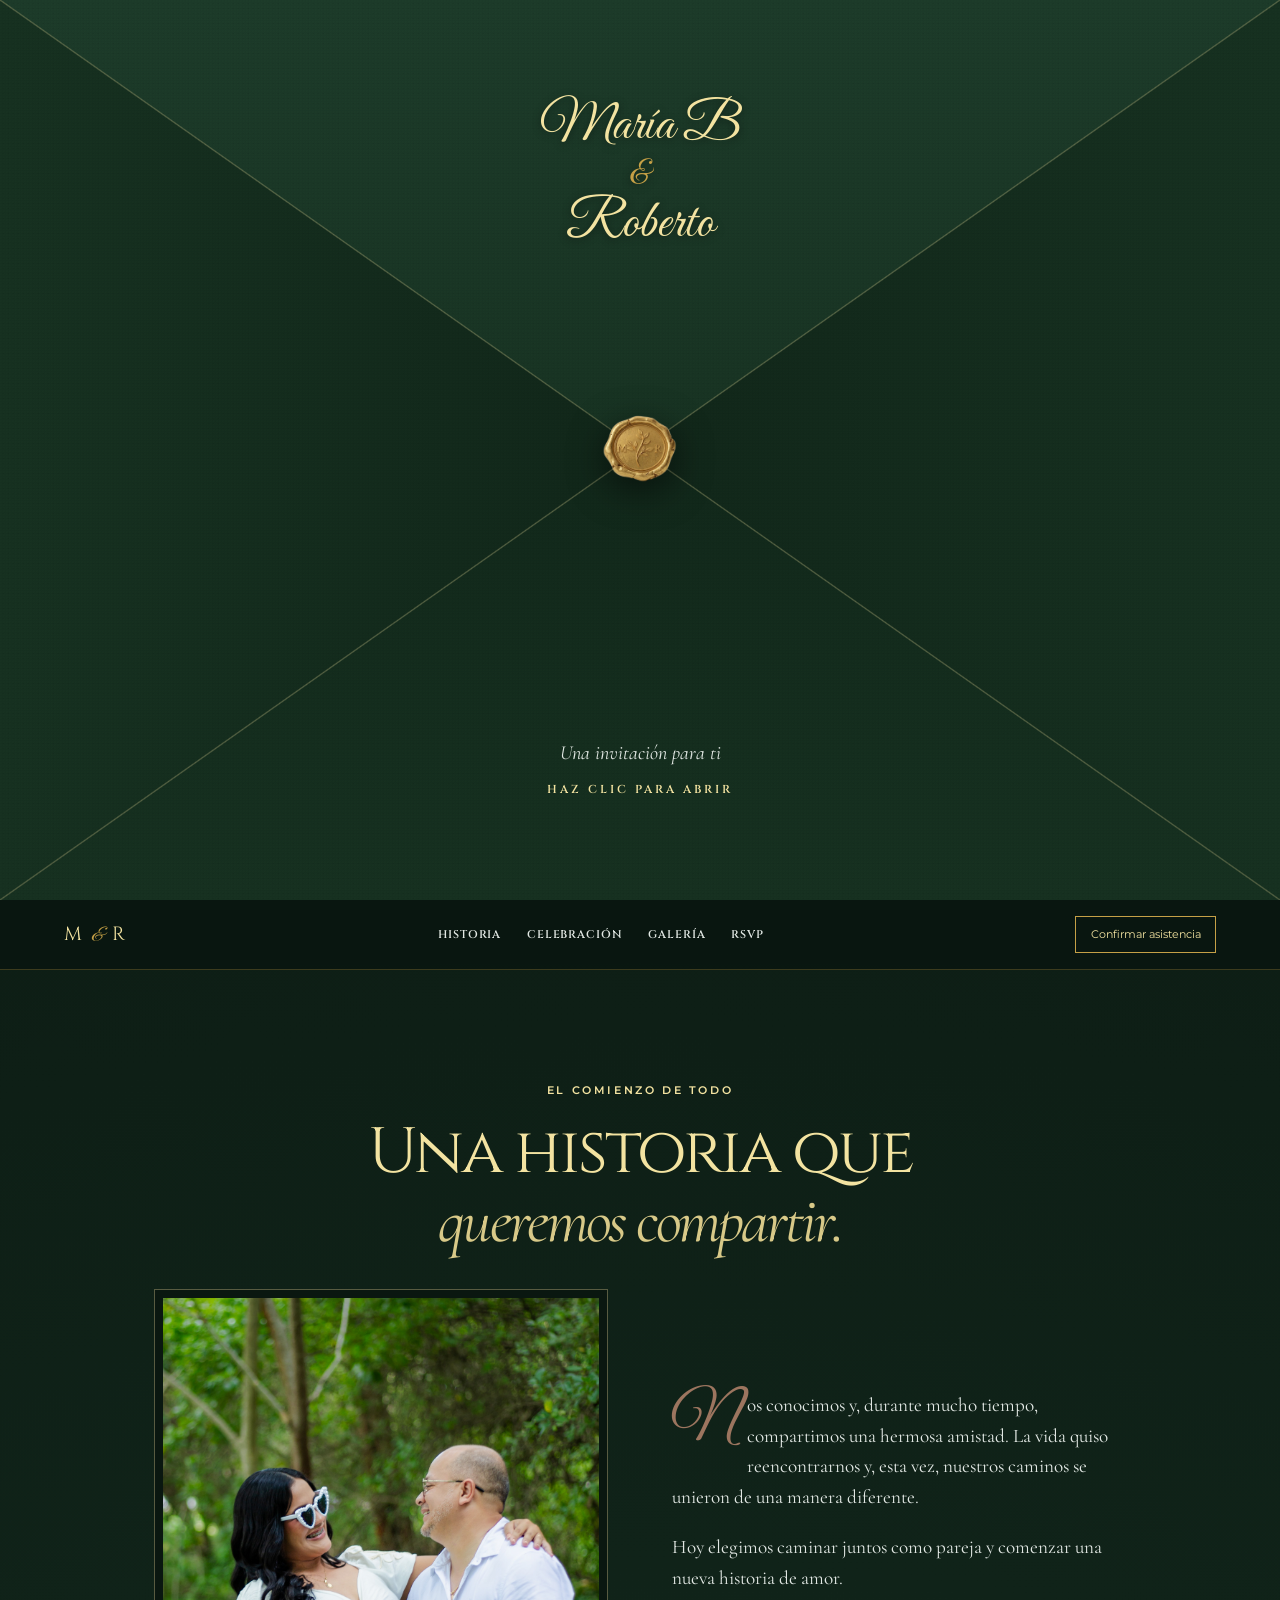
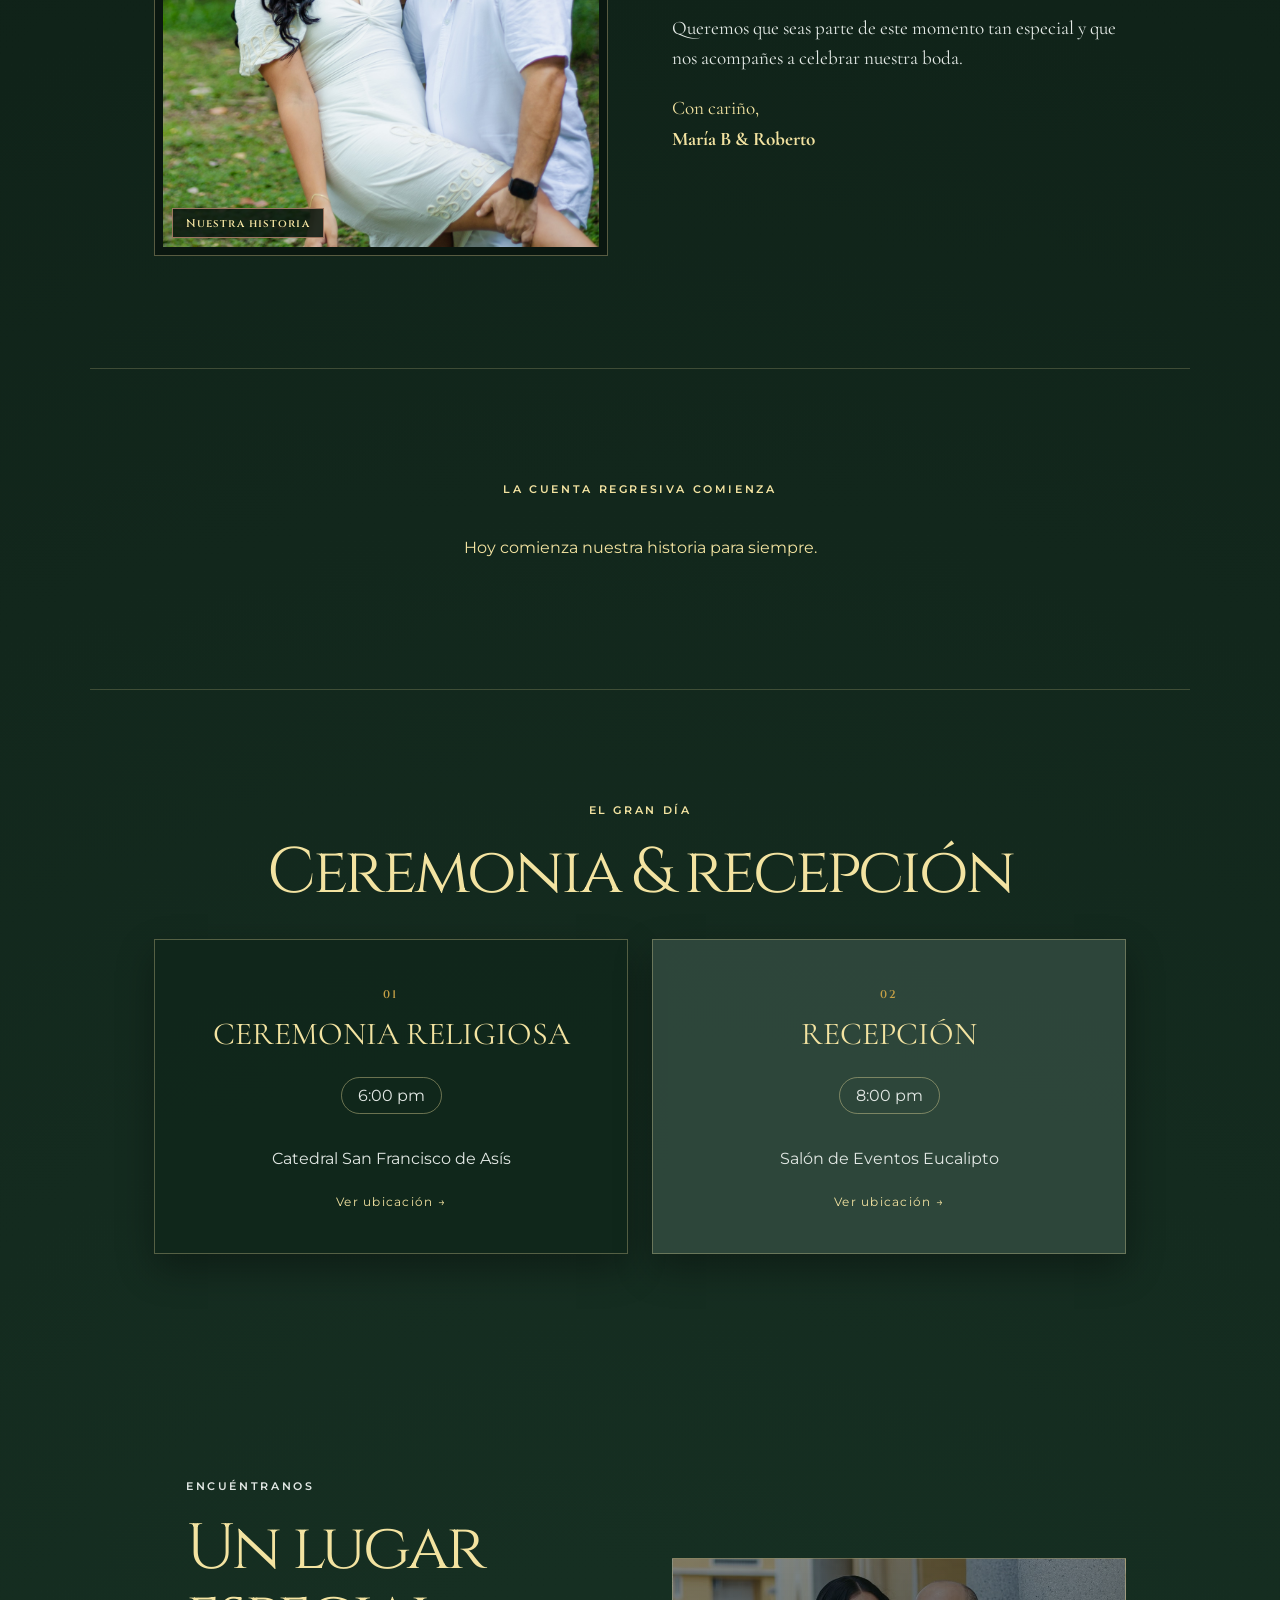
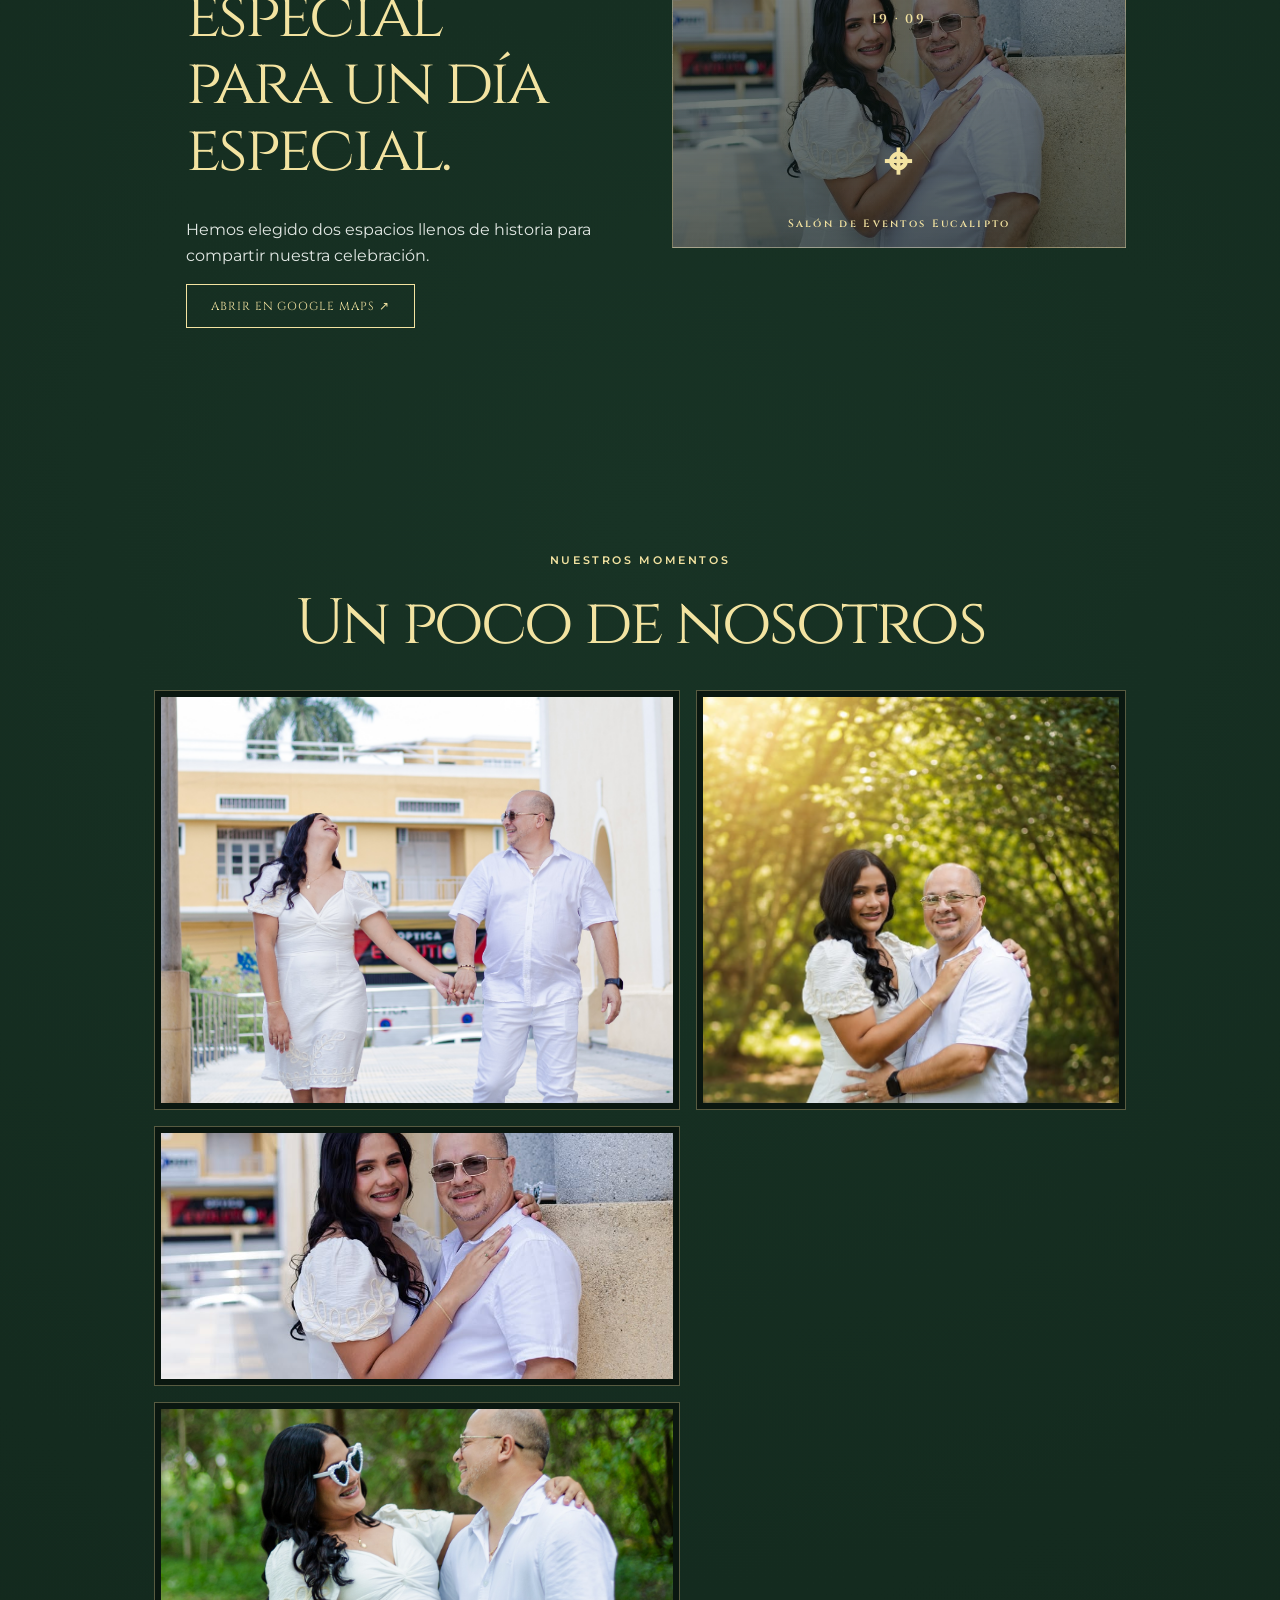
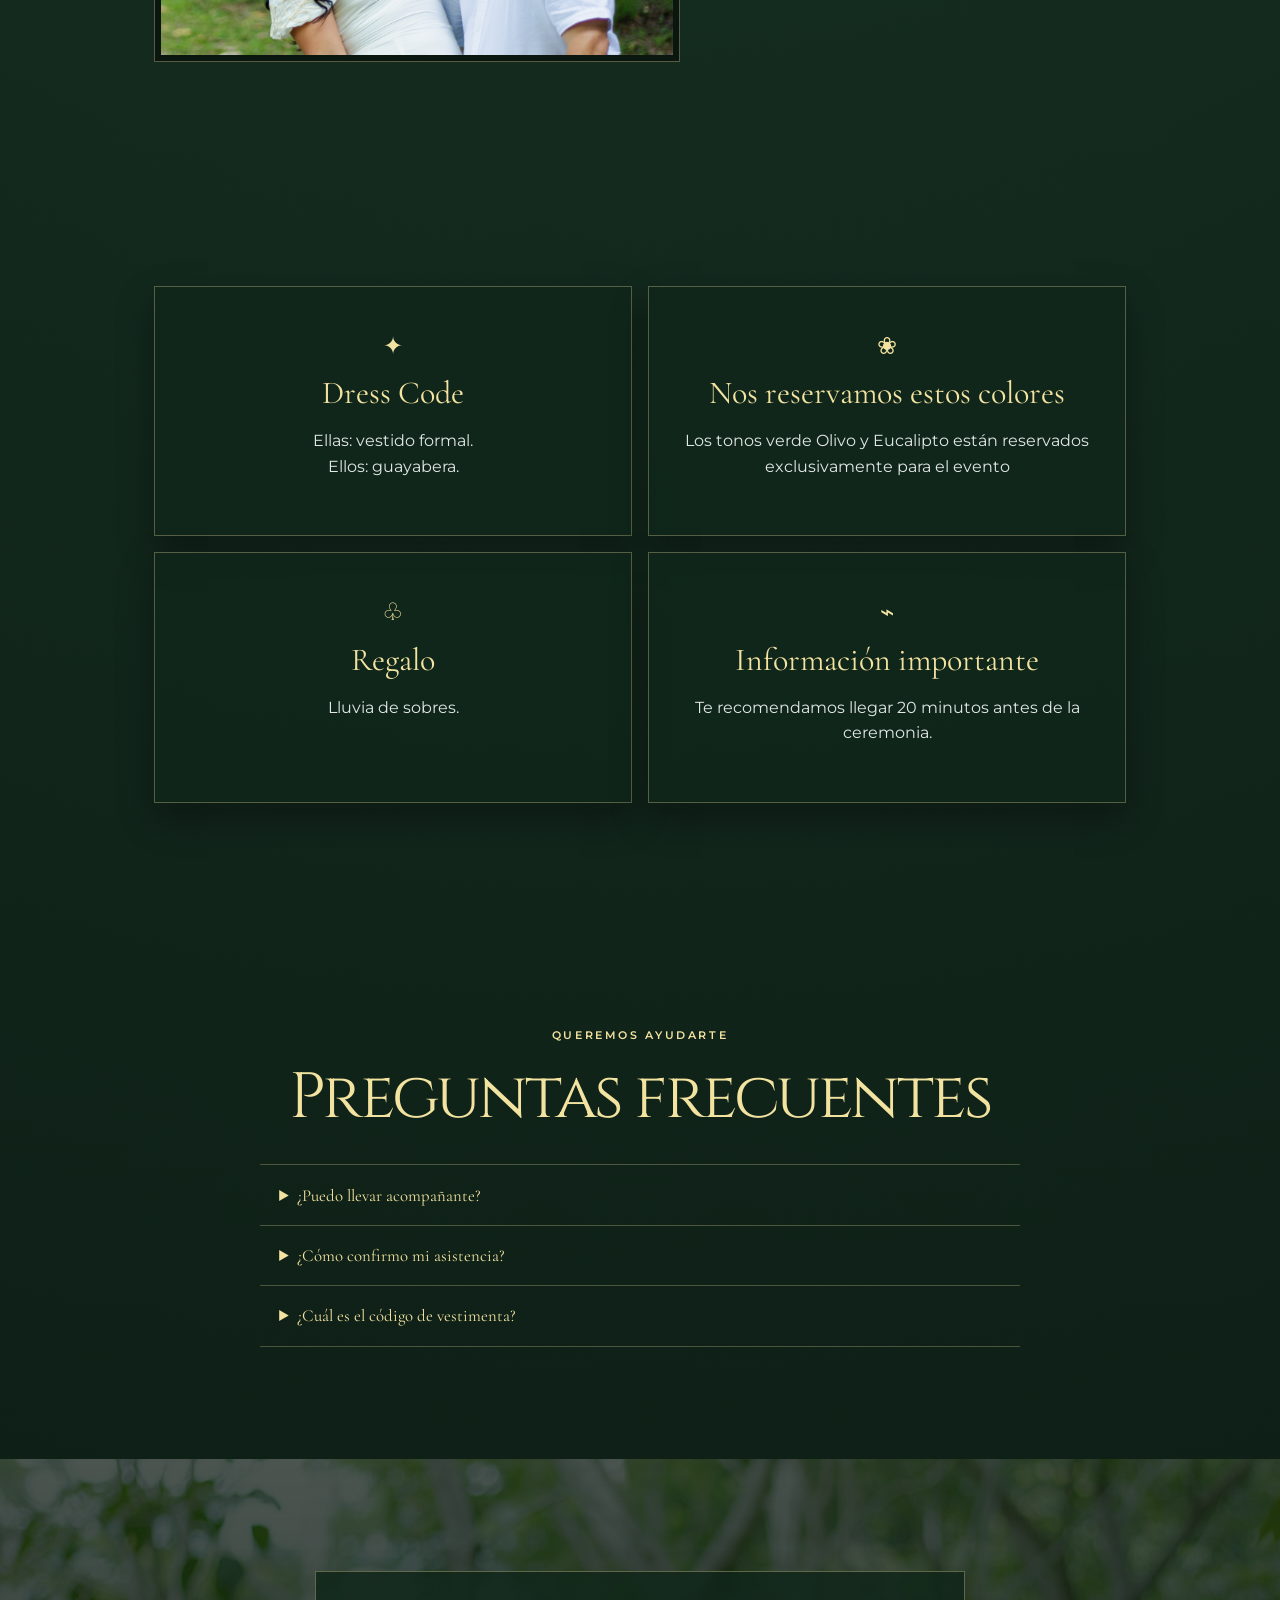
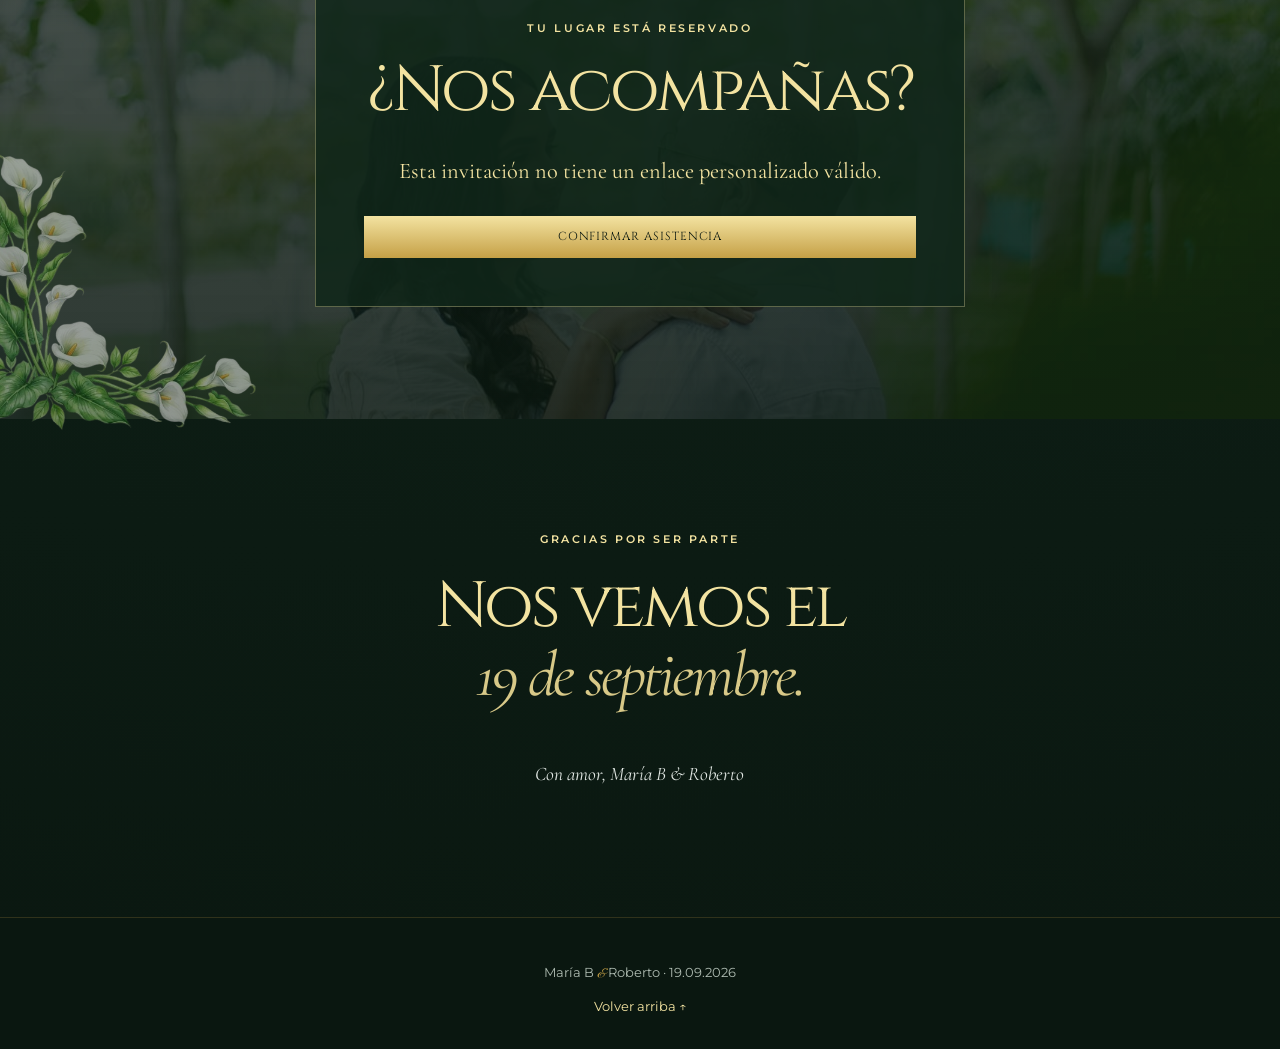
==== commit e02e2601: "Update index.html" ====
--- a/index.html
+++ b/index.html
@@ -27,29 +27,29 @@
   <button class="music-toggle" id="music-toggle" aria-label="Reproducir música"><span>♫</span><span id="music-label">Música</span></button>
   <div class="sparkles-bg" aria-hidden="true"></div>
   <div class="content-layer" id="content-layer">
-    <header class="hero" id="inicio"><img class="botanical botanical-tl" src="img/botanica-superior-izq.png" alt=""><img class="botanical botanical-tr" src="img/botanica-superior-der.png" alt=""><img class="botanical botanical-br" src="img/botanica-inferior-der.png" alt=""><h1>María B <span>&</span> Roberto</h1><p class="hero-date">19 · 09 · 2026</p><p class="hero-place">Ceremonia 6:00 pm · Recepción 8:00 pm</p><a class="button button-dark" href="#historia">Descubrir nuestra historia</a></div><a class="scroll-cue" href="#historia" aria-label="Desplazar hacia abajo">↓</a></header>
+    <header class="hero" id="inicio"><img class="botanical botanical-tl" src="img/botanica-superior-izq.png" alt=""><img class="botanical botanical-tr" src="img/botanica-superior-der.png" alt=""><img class="botanical botanical-br" src="img/botanica-inferior-der.png" alt=""><h1>María B <span>&</span> Roberto</h1><p class="hero-date">19 · 09 · 2026</p><p class="hero-place">¡NOS CASAMOS!</p><a class="button button-dark" href="#historia">Descubrir nuestra historia</a></div><a class="scroll-cue" href="#historia" aria-label="Desplazar hacia abajo">↓</a></header>
     <nav class="nav" aria-label="Navegación principal"><a href="#inicio" class="nav-brand">M <i>&</i> R</a><div class="nav-links"><a href="#historia">Historia</a><a href="#celebracion">Celebración</a><a href="#galeria">Galería</a><a href="#rsvp">RSVP</a></div><a class="nav-cta" href="#rsvp">Confirmar asistencia</a></nav>
     <main>
-      <section class="intro section reveal" id="historia"><p class="eyebrow">El comienzo de todo</p><h2>Una historia que<br><em>queremos compartir.</em></h2><div class="story-grid"><div class="story-photo"><img src="img/foto-01.jpg" alt="María B y Roberto juntos"><span>Nuestra historia</span></div><div class="story-copy"><p class="dropcap">Nos conocimos y, durante mucho tiempo, compartimos una hermosa amistad. La vida quiso reencontrarnos y, esta vez, nuestros caminos se unieron de una manera diferente.</p><p>Hoy elegimos caminar juntos como pareja y comenzar una nueva historia de amor.</p><p>Queremos que seas parte de este momento tan especial y que nos acompañes a celebrar nuestra boda.</p><p class="signature">Con cariño,<br><strong>María B & Roberto</strong></p></div></div></section>
+      <section class="intro section reveal" id="historia"><p class="eyebrow">El comienzo de todo</p><h2>Una historia que<br><em>queremos compartir.</em></h2><div class="story-grid"><div class="story-photo"><img src="img/foto-02.jpg" alt="María B y Roberto juntos"><span>Nuestra historia</span></div><div class="story-copy"><p class="dropcap">Nos conocimos y, durante mucho tiempo, compartimos una hermosa amistad. La vida quiso reencontrarnos y, esta vez, nuestros caminos se unieron de una manera diferente.</p><p>Hoy elegimos caminar juntos como pareja y comenzar una nueva historia de amor.</p><p>Queremos que seas parte de este momento tan especial y que nos acompañes a celebrar nuestra boda.</p><p class="signature">Con cariño,<br><strong>María B & Roberto</strong></p></div></div></section>
       <section class="countdown-section section reveal"><p class="eyebrow">La cuenta regresiva comienza</p><div class="countdown" id="countdown"><div><strong data-unit="days">0</strong><span>Días</span></div><i>:</i><div><strong data-unit="hours">00</strong><span>Horas</span></div><i>:</i><div><strong data-unit="minutes">00</strong><span>Minutos</span></div><i>:</i><div><strong data-unit="seconds">00</strong><span>Segundos</span></div></div></section>
-      <section class="events section" id="celebracion"><div class="section-heading reveal"><p class="eyebrow">El gran día</p><h2>Ceremonia & recepción</h2></div><div class="event-grid"><article class="event-card reveal"><span class="event-number">01</span><h3>Ceremonia religiosa</h3><p class="event-time">6:00 pm</p><p>Catedral de San Francisco de Asís</p><a href="#ubicacion">Ver ubicación →</a></article><article class="event-card event-card-accent reveal"><span class="event-number">02</span><h3>Recepción</h3><p class="event-time">8:00 pm</p><p>Salón de Eventos Eucalipto</p><a href="#ubicacion">Ver ubicación →</a></article></div></section>
+      <section class="events section" id="celebracion"><div class="section-heading reveal"><p class="eyebrow">El gran día</p><h2>Ceremonia & recepción</h2></div><div class="event-grid"><article class="event-card reveal"><span class="event-number">01</span><h3>CEREMONIA RELIGIOSA</h3><p class="event-time">6:00 pm</p><p>Catedral San Francisco de Asís</p><a href="#ubicacion">Ver ubicación →</a></article><article class="event-card event-card-accent reveal"><span class="event-number">02</span><h3>RECEPCIÓN</h3><p class="event-time">8:00 pm</p><p>Salón de Eventos Eucalipto</p><a href="#ubicacion">Ver ubicación →</a></article></div></section>
       <section class="location section reveal" id="ubicacion"><div><p class="eyebrow">Encuéntranos</p><h2>Un lugar especial<br>para un día especial.</h2><p>Hemos elegido dos espacios llenos de historia para compartir nuestra celebración.</p><a class="button button-outline" href="https://maps.google.com/?q=Catedral+de+San+Francisco+de+Asis" target="_blank" rel="noreferrer">Abrir en Google Maps ↗</a></div><div class="map-card"><span>19 · 09</span><div class="map-pin">⌖</div><small>Salón de Eventos Eucalipto</small></div></section>
-      <section class="gallery section" id="galeria"><div class="section-heading reveal"><p class="eyebrow">Nuestros momentos</p><h2>Un poco de nosotros</h2></div><div class="gallery-grid"><img class="wide reveal" src="img/foto-02.jpg" alt="Momento de la pareja"><img class="tall reveal" src="img/foto-03.jpg" alt="Retrato de la pareja"><img class="soft reveal" src="img/foto-04.jpg" alt="Recuerdo de María B y Roberto"><img class="wide reveal" src="img/foto-05.jpg" alt="La novia con sus damas"></div></section>
+      <section class="gallery section" id="galeria"><div class="section-heading reveal"><p class="eyebrow">Nuestros momentos</p><h2>Un poco de nosotros</h2></div><div class="gallery-grid"><img class="wide reveal" src="img/foto-6.jpg" alt="Momento de la pareja"><img class="tall reveal" src="img/foto-03.jpg" alt="Retrato de la pareja"><img class="soft reveal" src="img/foto-04.jpg" alt="Recuerdo de María B y Roberto"><img class="wide reveal" src="img/foto-02.jpg" alt="La novia con sus damas"></div></section>
       <section class="details section reveal">
         <div class="detail">
           <span class="detail-icon">✦</span>
-          <h3>Código de vestimenta</h3>
+          <h3>Dress Code</h3>
           <p>Ellas: vestido formal.<br>Ellos: guayabera.</p>
         </div>
         <div class="detail">
           <span class="detail-icon">❀</span>
           <h3>Nos reservamos estos colores</h3>
-          <p>Los tonos verde olivo y eucalipto están reservados exclusivamente para los novios.</p>
+          <p>Los tonos verde Olivo y Eucalipto están reservados exclusivamente para el evento</p>
         </div>
         <div class="detail">
           <span class="detail-icon">♧</span>
           <h3>Regalo</h3>
-          <p>Tu presencia es nuestro mejor regalo. Si deseas acompañarnos con algo más, será en forma de lluvia de sobres.</p>
+          <p>Lluvia de sobres.</p>
         </div>
         <div class="detail">
           <span class="detail-icon">⌁</span>
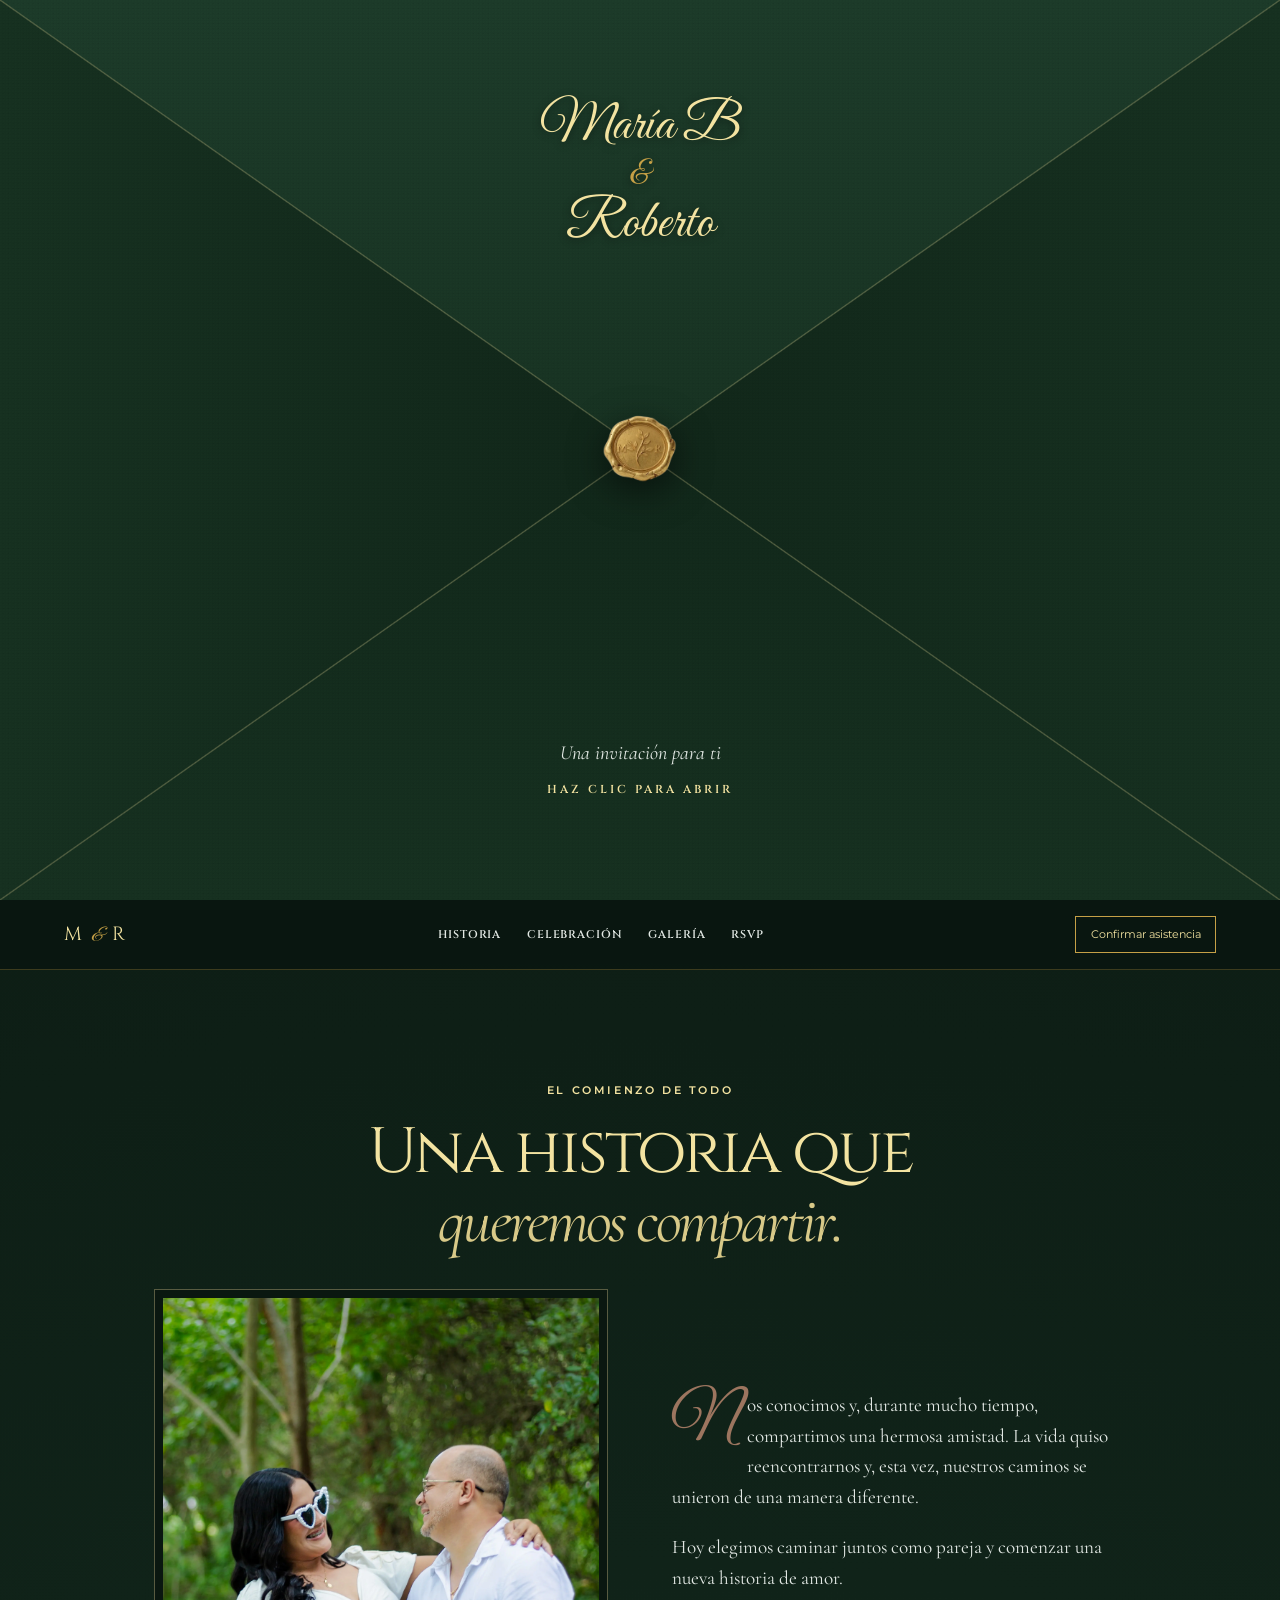
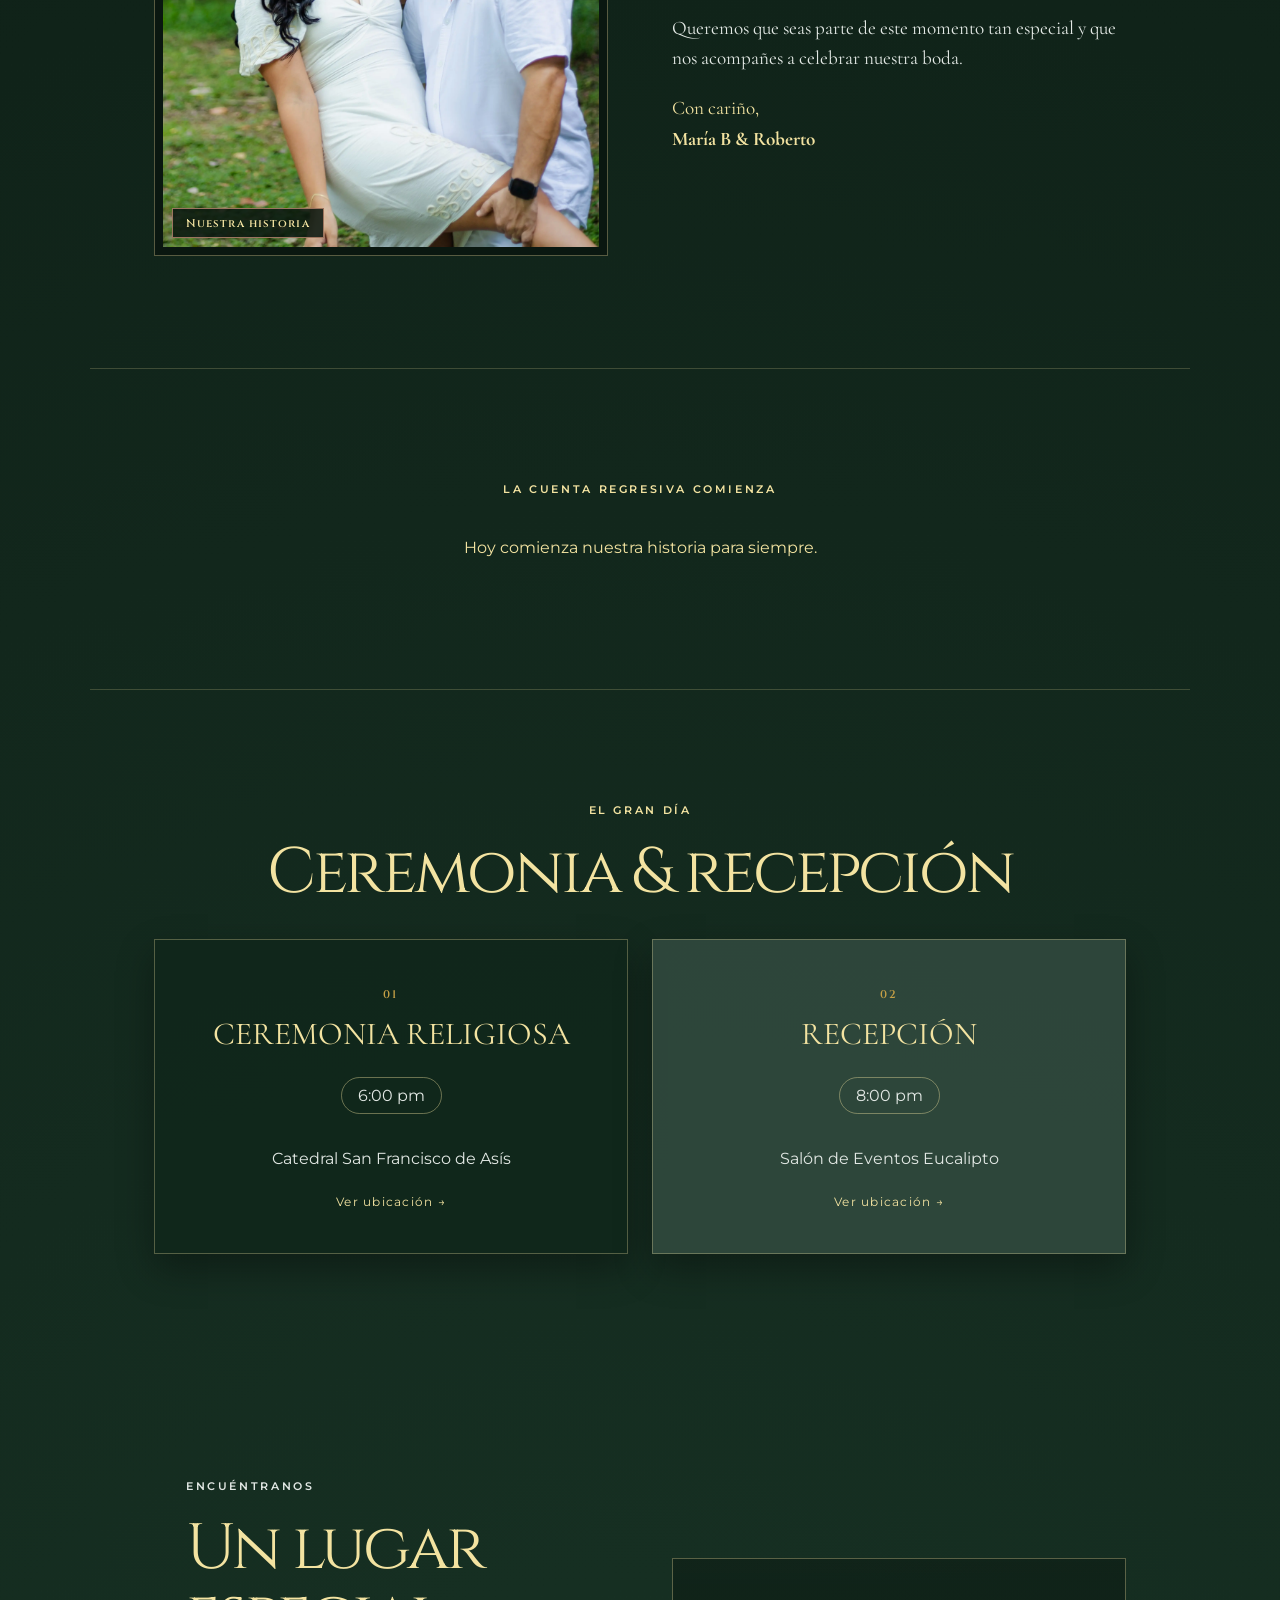
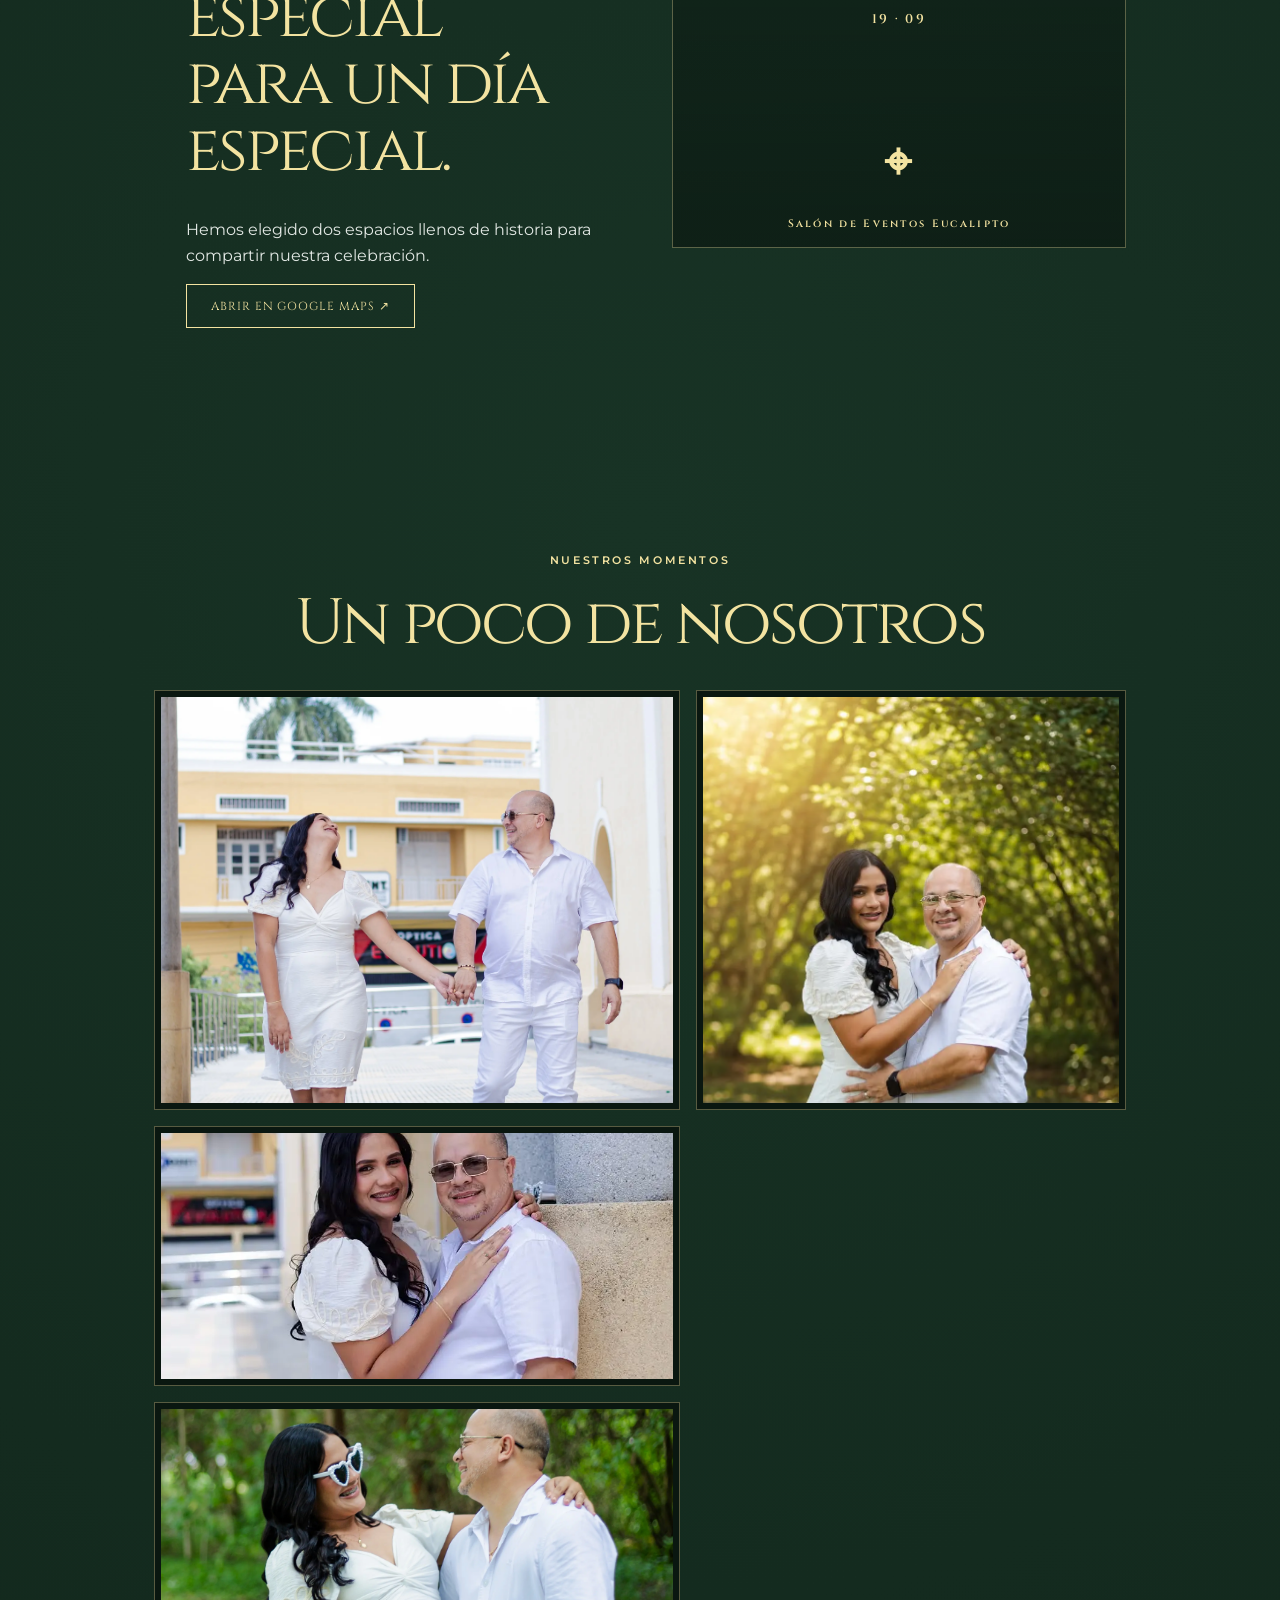
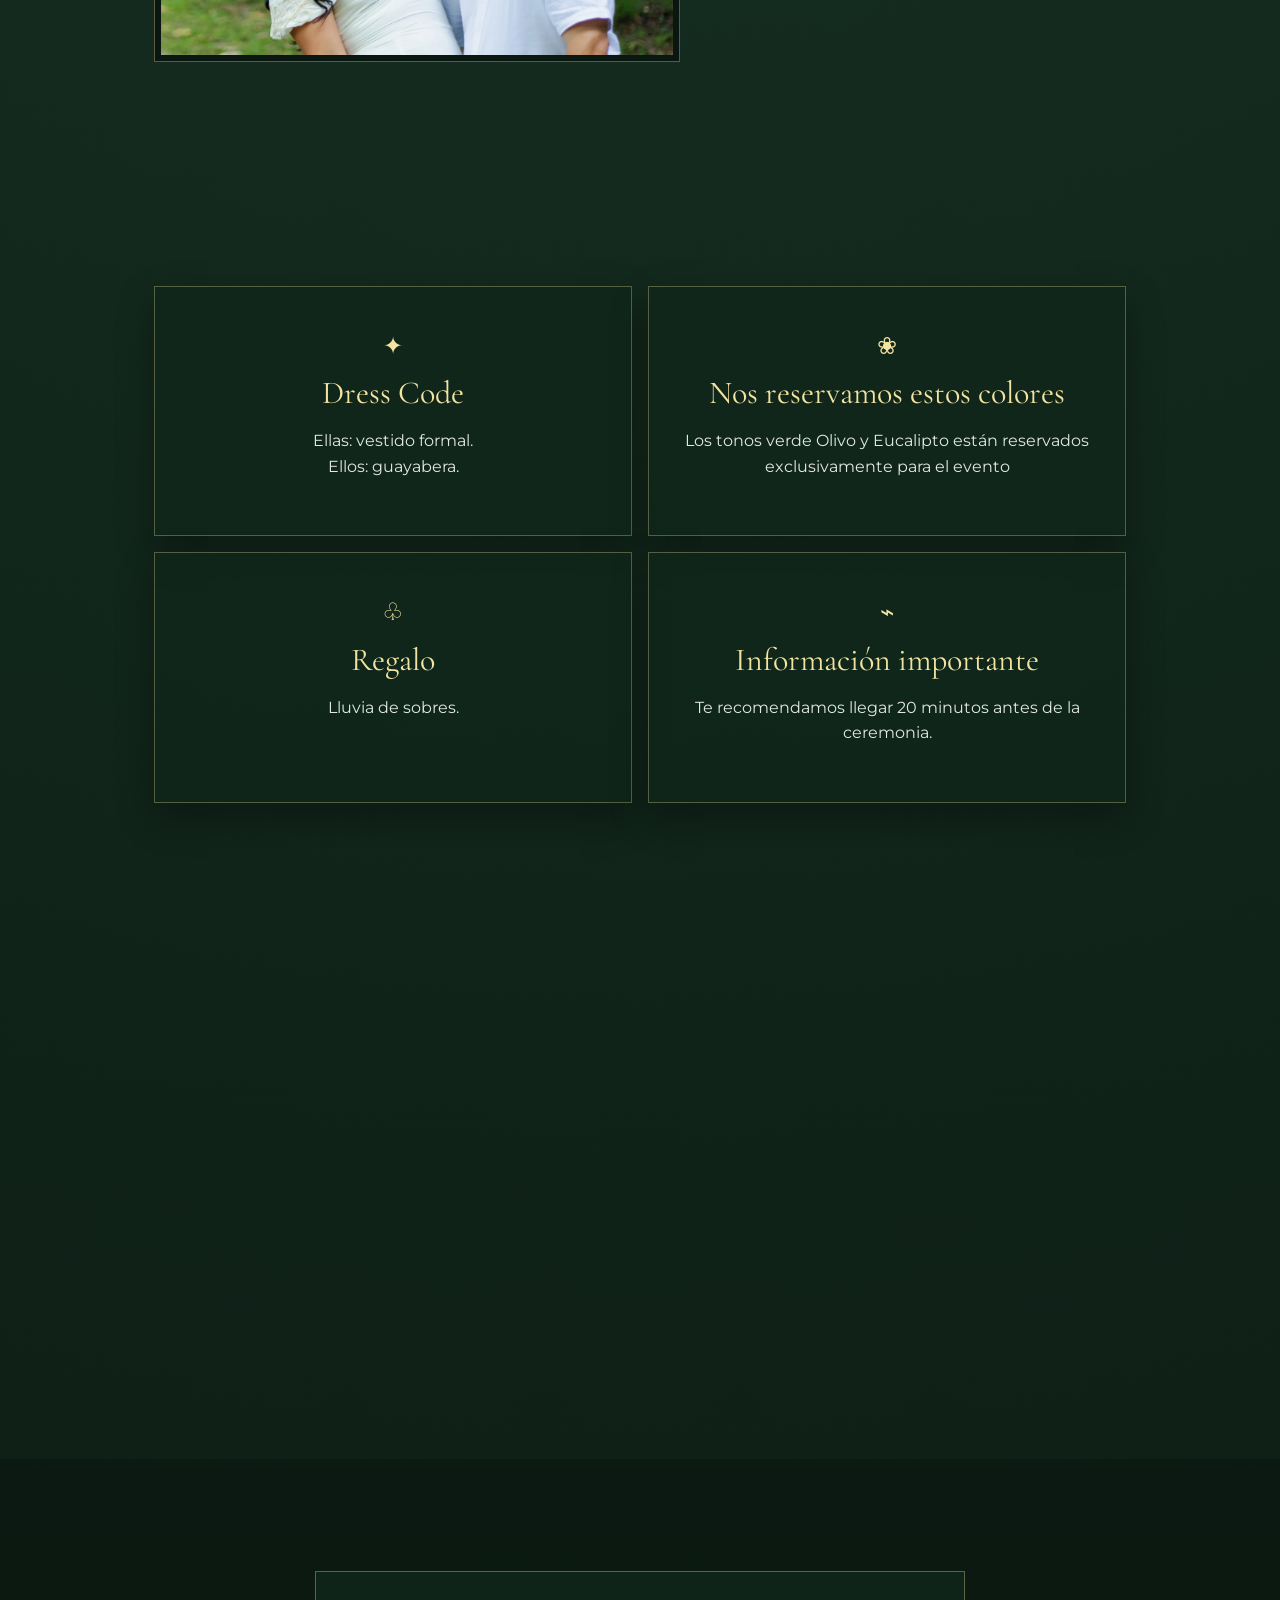
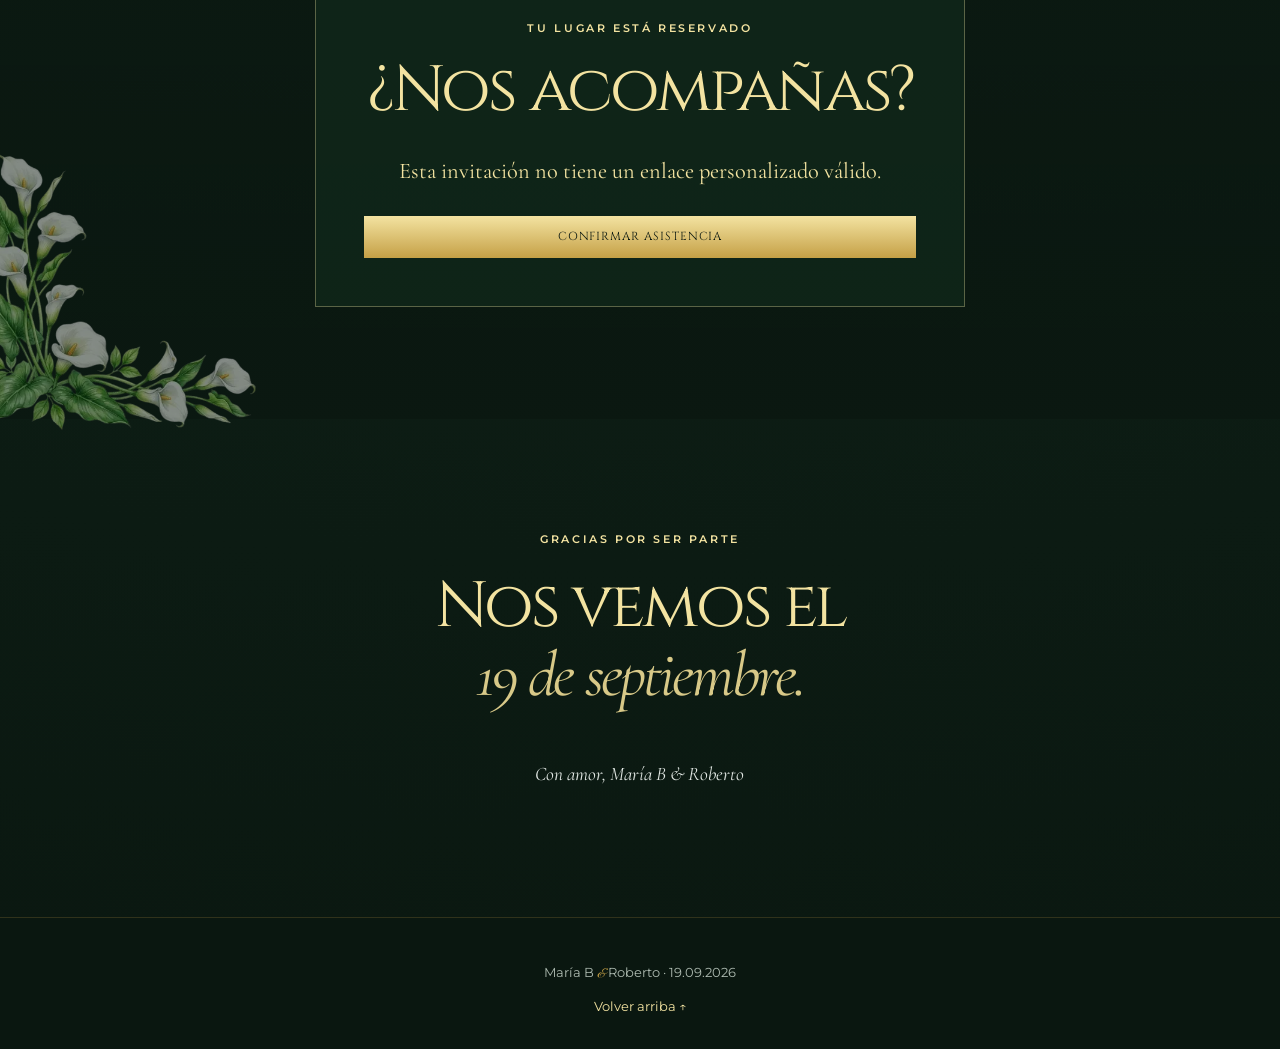
==== commit ef0b77d7: "Replace images with WebP format for optimization" ====
--- a/index.html
+++ b/index.html
@@ -6,35 +6,36 @@
   <meta property="og:type" content="website">
   <meta property="og:title" content="María B & Roberto · Nuestra boda">
   <meta property="og:description" content="Invitación de boda de María B y Roberto">
-  <meta property="og:image" content="https://deisonbm.github.io/invitacion-boda/img/vista-previa.jpg">
-  <meta property="og:url" content="https://deisonbm.github.io/invitacion-boda/index.html">
+  <meta property="og:image" content="https://mariabyroberto.online/img/vista-previa.jpg">
+  <meta property="og:url" content="https://mariabyroberto.online/index.html">
   <meta name="twitter:card" content="summary_large_image">
   <meta name="twitter:title" content="María B & Roberto · Nuestra boda">
   <meta name="twitter:description" content="Invitación de boda de María B y Roberto">
-  <meta name="twitter:image" content="https://deisonbm.github.io/invitacion-boda/img/vista-previa.jpg">
+  <meta name="twitter:image" content="https://mariabyroberto.online/img/vista-previa.jpg">
   <link rel="preconnect" href="https://fonts.googleapis.com"><link rel="preconnect" href="https://fonts.gstatic.com" crossorigin>
   <link href="https://fonts.googleapis.com/css2?family=Cinzel:wght@400;600;700&family=Cormorant+Garamond:ital,wght@0,400;0,600;1,400&family=Great+Vibes&family=Montserrat:wght@300;400;600&family=Alex+Brush&display=swap" rel="stylesheet">
+  <link rel="preload" as="image" href="img/foto-02.webp" type="image/webp" fetchpriority="high">
   <link rel="stylesheet" href="css/styles.css">
 </head>
 <body>
   <div id="sobre-overlay" role="button" tabindex="0" aria-label="Abrir invitación">
     <div class="env-tri env-top"></div><div class="env-tri env-bottom"></div><div class="env-tri env-left"></div><div class="env-tri env-right"></div><div class="env-seams"></div>
     <div class="env-nombres"><span>María B</span><b>&</b><span>Roberto</span></div>
-    <div class="env-sello"><img src="img/sello-cera-mr.png" alt="Sello de María B y Roberto"></div>
+    <div class="env-sello"><img src="img/sello-cera-mr.webp" alt="Sello de María B y Roberto"></div>
     <div class="env-pista"><span>Una invitación para ti</span><strong>Haz clic para abrir</strong></div>
   </div>
-  <audio id="wedding-music" loop preload="auto" src="music/musica.mp3"></audio>
+  <audio id="wedding-music" loop preload="none" src="music/musica.mp3"></audio>
   <button class="music-toggle" id="music-toggle" aria-label="Reproducir música"><span>♫</span><span id="music-label">Música</span></button>
   <div class="sparkles-bg" aria-hidden="true"></div>
   <div class="content-layer" id="content-layer">
-    <header class="hero" id="inicio"><img class="botanical botanical-tl" src="img/botanica-superior-izq.png" alt=""><img class="botanical botanical-tr" src="img/botanica-superior-der.png" alt=""><img class="botanical botanical-br" src="img/botanica-inferior-der.png" alt=""><h1>María B <span>&</span> Roberto</h1><p class="hero-date">19 · 09 · 2026</p><p class="hero-place">¡NOS CASAMOS!</p><a class="button button-dark" href="#historia">Descubrir nuestra historia</a></div><a class="scroll-cue" href="#historia" aria-label="Desplazar hacia abajo">↓</a></header>
+    <header class="hero" id="inicio"><img class="botanical botanical-tl" src="img/botanica-superior-izq.webp" alt=""><img class="botanical botanical-tr" src="img/botanica-superior-der.webp" alt=""><img class="botanical botanical-br" src="img/botanica-inferior-der.webp" alt=""><h1>María B <span>&</span> Roberto</h1><p class="hero-date">19 · 09 · 2026</p><p class="hero-place">¡NOS CASAMOS!</p><a class="button button-dark" href="#historia">Descubrir nuestra historia</a></div><a class="scroll-cue" href="#historia" aria-label="Desplazar hacia abajo">↓</a></header>
     <nav class="nav" aria-label="Navegación principal"><a href="#inicio" class="nav-brand">M <i>&</i> R</a><div class="nav-links"><a href="#historia">Historia</a><a href="#celebracion">Celebración</a><a href="#galeria">Galería</a><a href="#rsvp">RSVP</a></div><a class="nav-cta" href="#rsvp">Confirmar asistencia</a></nav>
     <main>
-      <section class="intro section reveal" id="historia"><p class="eyebrow">El comienzo de todo</p><h2>Una historia que<br><em>queremos compartir.</em></h2><div class="story-grid"><div class="story-photo"><img src="img/foto-02.jpg" alt="María B y Roberto juntos"><span>Nuestra historia</span></div><div class="story-copy"><p class="dropcap">Nos conocimos y, durante mucho tiempo, compartimos una hermosa amistad. La vida quiso reencontrarnos y, esta vez, nuestros caminos se unieron de una manera diferente.</p><p>Hoy elegimos caminar juntos como pareja y comenzar una nueva historia de amor.</p><p>Queremos que seas parte de este momento tan especial y que nos acompañes a celebrar nuestra boda.</p><p class="signature">Con cariño,<br><strong>María B & Roberto</strong></p></div></div></section>
+      <section class="intro section reveal" id="historia"><p class="eyebrow">El comienzo de todo</p><h2>Una historia que<br><em>queremos compartir.</em></h2><div class="story-grid"><div class="story-photo"><img src="img/foto-02.webp" alt="María B y Roberto juntos"><span>Nuestra historia</span></div><div class="story-copy"><p class="dropcap">Nos conocimos y, durante mucho tiempo, compartimos una hermosa amistad. La vida quiso reencontrarnos y, esta vez, nuestros caminos se unieron de una manera diferente.</p><p>Hoy elegimos caminar juntos como pareja y comenzar una nueva historia de amor.</p><p>Queremos que seas parte de este momento tan especial y que nos acompañes a celebrar nuestra boda.</p><p class="signature">Con cariño,<br><strong>María B & Roberto</strong></p></div></div></section>
       <section class="countdown-section section reveal"><p class="eyebrow">La cuenta regresiva comienza</p><div class="countdown" id="countdown"><div><strong data-unit="days">0</strong><span>Días</span></div><i>:</i><div><strong data-unit="hours">00</strong><span>Horas</span></div><i>:</i><div><strong data-unit="minutes">00</strong><span>Minutos</span></div><i>:</i><div><strong data-unit="seconds">00</strong><span>Segundos</span></div></div></section>
       <section class="events section" id="celebracion"><div class="section-heading reveal"><p class="eyebrow">El gran día</p><h2>Ceremonia & recepción</h2></div><div class="event-grid"><article class="event-card reveal"><span class="event-number">01</span><h3>CEREMONIA RELIGIOSA</h3><p class="event-time">6:00 pm</p><p>Catedral San Francisco de Asís</p><a href="#ubicacion">Ver ubicación →</a></article><article class="event-card event-card-accent reveal"><span class="event-number">02</span><h3>RECEPCIÓN</h3><p class="event-time">8:00 pm</p><p>Salón de Eventos Eucalipto</p><a href="#ubicacion">Ver ubicación →</a></article></div></section>
       <section class="location section reveal" id="ubicacion"><div><p class="eyebrow">Encuéntranos</p><h2>Un lugar especial<br>para un día especial.</h2><p>Hemos elegido dos espacios llenos de historia para compartir nuestra celebración.</p><a class="button button-outline" href="https://maps.google.com/?q=Catedral+de+San+Francisco+de+Asis" target="_blank" rel="noreferrer">Abrir en Google Maps ↗</a></div><div class="map-card"><span>19 · 09</span><div class="map-pin">⌖</div><small>Salón de Eventos Eucalipto</small></div></section>
-      <section class="gallery section" id="galeria"><div class="section-heading reveal"><p class="eyebrow">Nuestros momentos</p><h2>Un poco de nosotros</h2></div><div class="gallery-grid"><img class="wide reveal" src="img/foto-6.jpg" alt="Momento de la pareja"><img class="tall reveal" src="img/foto-03.jpg" alt="Retrato de la pareja"><img class="soft reveal" src="img/foto-04.jpg" alt="Recuerdo de María B y Roberto"><img class="wide reveal" src="img/foto-02.jpg" alt="La novia con sus damas"></div></section>
+      <section class="gallery section" id="galeria"><div class="section-heading reveal"><p class="eyebrow">Nuestros momentos</p><h2>Un poco de nosotros</h2></div><div class="gallery-grid"><img class="wide reveal" loading="lazy" decoding="async" src="img/foto-6.webp" alt="Momento de la pareja"><img class="tall reveal" loading="lazy" decoding="async" src="img/foto-03.webp" alt="Retrato de la pareja"><img class="soft reveal" loading="lazy" decoding="async" src="img/foto-04.webp" alt="Recuerdo de María B y Roberto"><img class="wide reveal" loading="lazy" decoding="async" src="img/foto-02.webp" alt="La novia con sus damas"></div></section>
       <section class="details section reveal">
         <div class="detail">
           <span class="detail-icon">✦</span>
@@ -58,7 +59,7 @@
         </div>
       </section>
       <section class="faq section reveal"><div class="section-heading"><p class="eyebrow">Queremos ayudarte</p><h2>Preguntas frecuentes</h2></div><div class="faq-list"><details><summary>¿Puedo llevar acompañante?</summary><p>Tu invitación indicará el número de lugares reservados. Si tienes dudas, escríbenos.</p></details><details><summary>¿Cómo confirmo mi asistencia?</summary><p>Usa el botón "Confirmar asistencia" más abajo e indica cuántos de tus cupos asignados usarás.</p></details><details><summary>¿Cuál es el código de vestimenta?</summary><p>Vestido formal para ellas y guayabera para ellos.</p></details></div></section>
-      <section class="rsvp section reveal" id="rsvp"><img class="botanical botanical-bl" src="img/botanica-inferior-izq.png" alt=""><div class="rsvp-inner">
+      <section class="rsvp section reveal" id="rsvp"><img class="botanical botanical-bl" src="img/botanica-inferior-izq.webp" alt=""><div class="rsvp-inner">
         <p class="eyebrow">Tu lugar está reservado</p><h2>¿Nos acompañas?</h2>
         <div id="rsvp-info" class="rsvp-info">
           <p id="rsvp-guest-name">Cargando invitación…</p>
@@ -98,6 +99,6 @@
     </div>
   </div>
 
-  <script src="js/config.js"></script>
-  <script src="js/main.js"></script>
+  <script src="js/config.js" defer></script>
+  <script src="js/main.js" defer></script>
 </body></html>
--- a/css/styles.css
+++ b/css/styles.css
@@ -240,7 +240,7 @@
     text-align: center;
     position: relative;
     overflow: hidden;
-    background: linear-gradient(#0a171099, #0a1710cc), url('../img/foto-02.jpg') center/cover no-repeat;
+    background: linear-gradient(#0a171099, #0a1710cc), url('../img/foto-02.webp') center/cover no-repeat;
     padding: 20px
 }
 
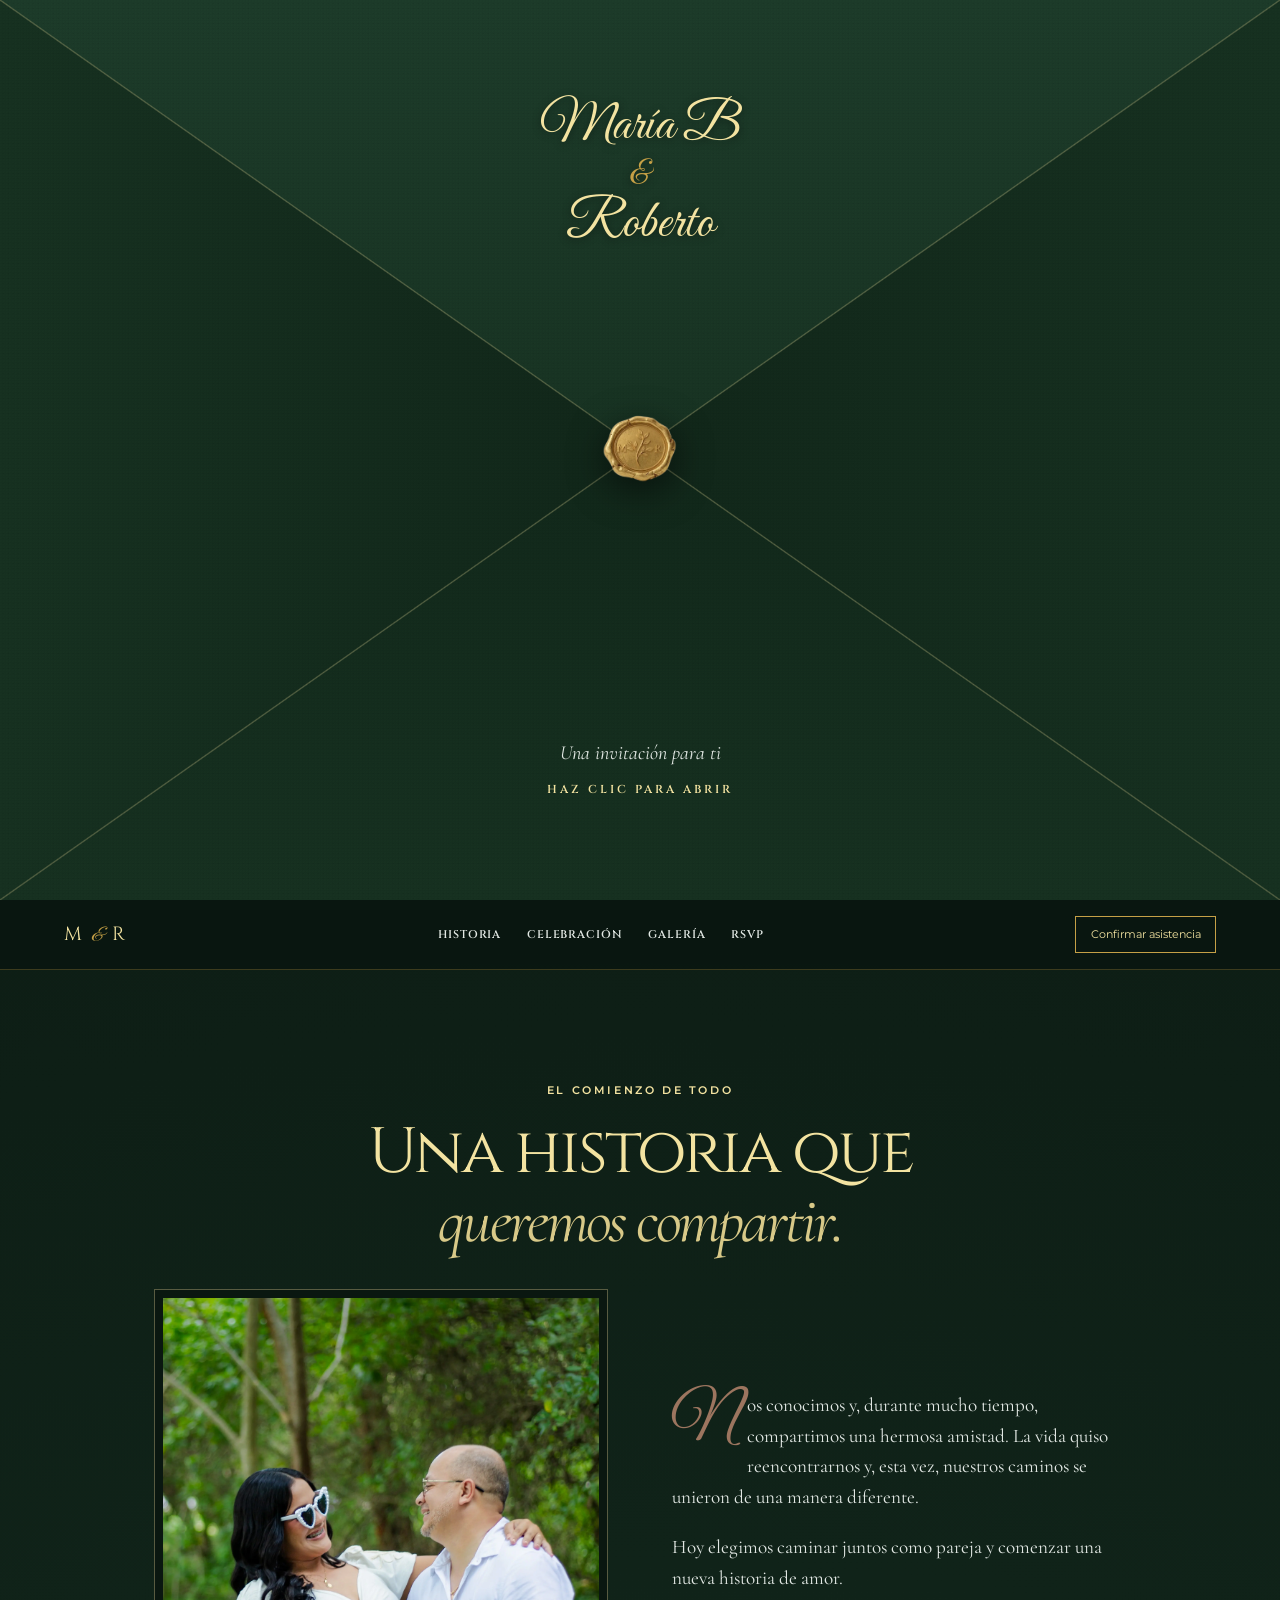
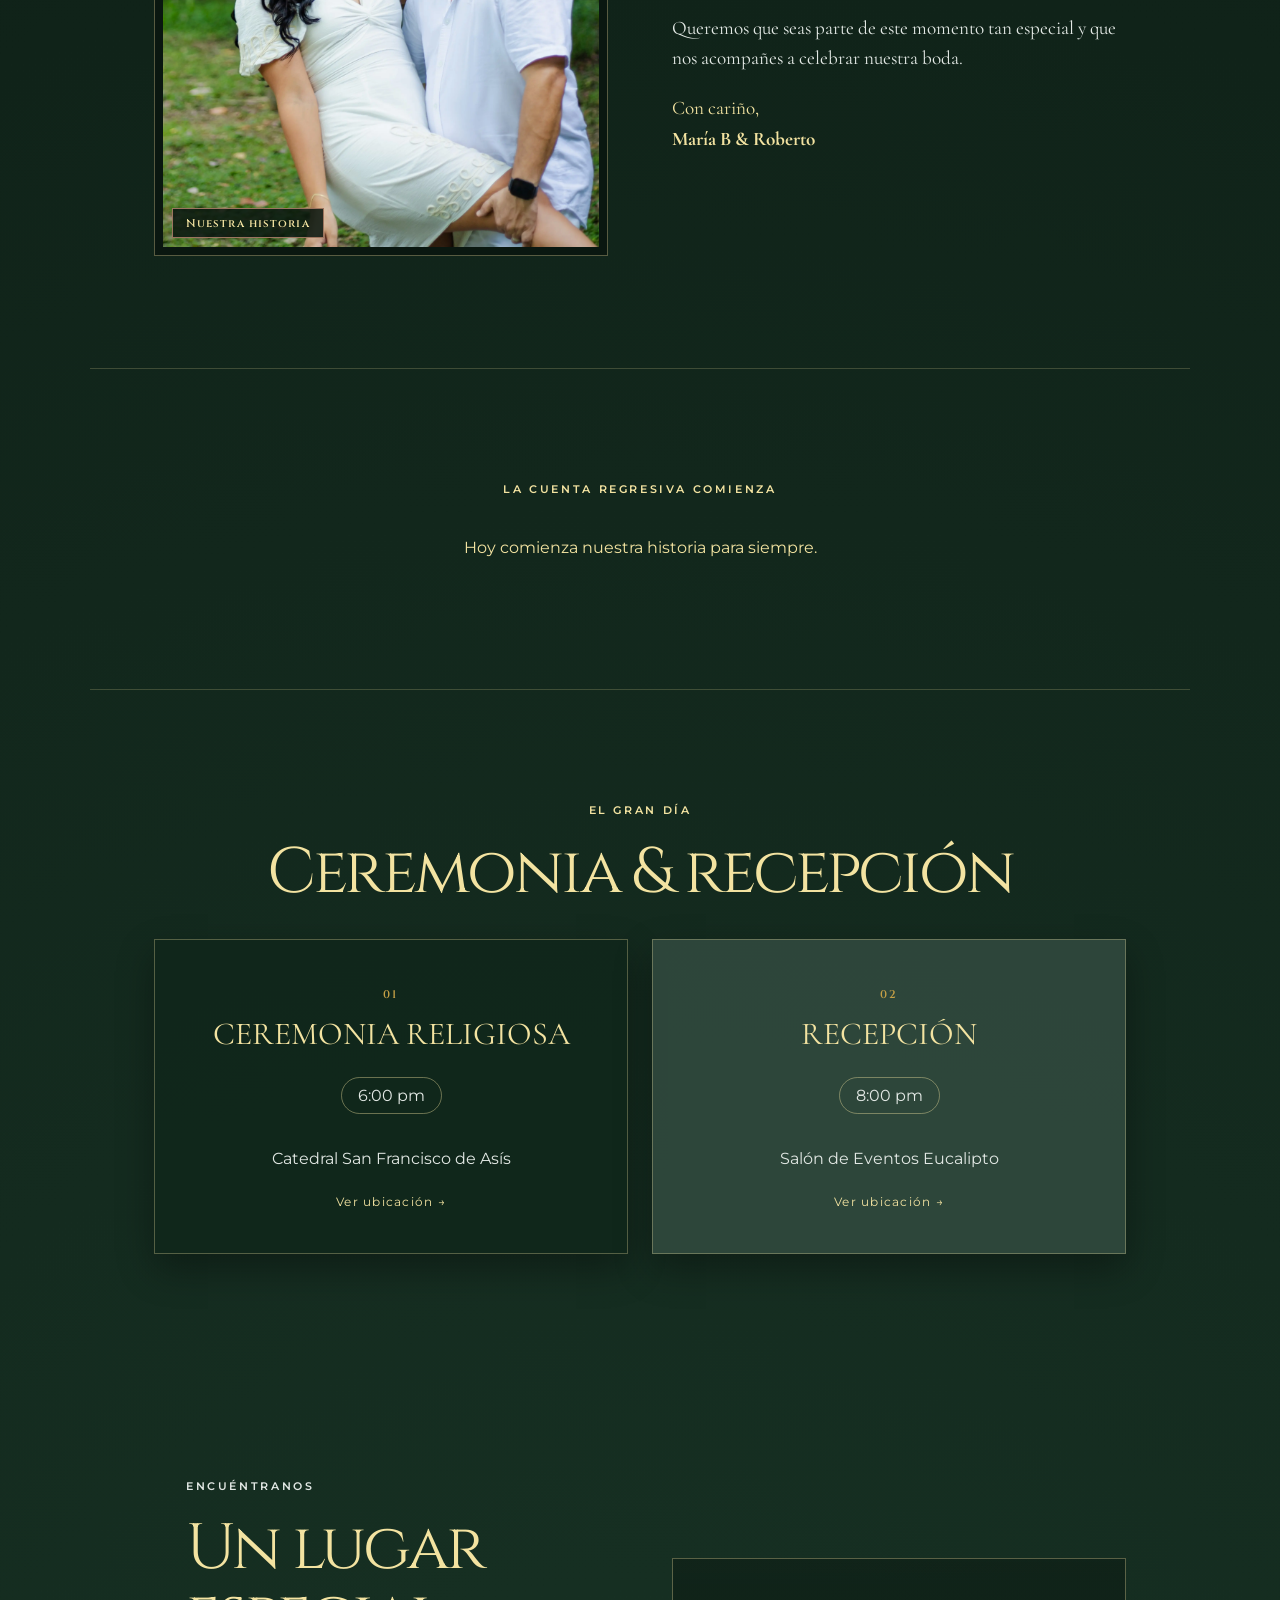
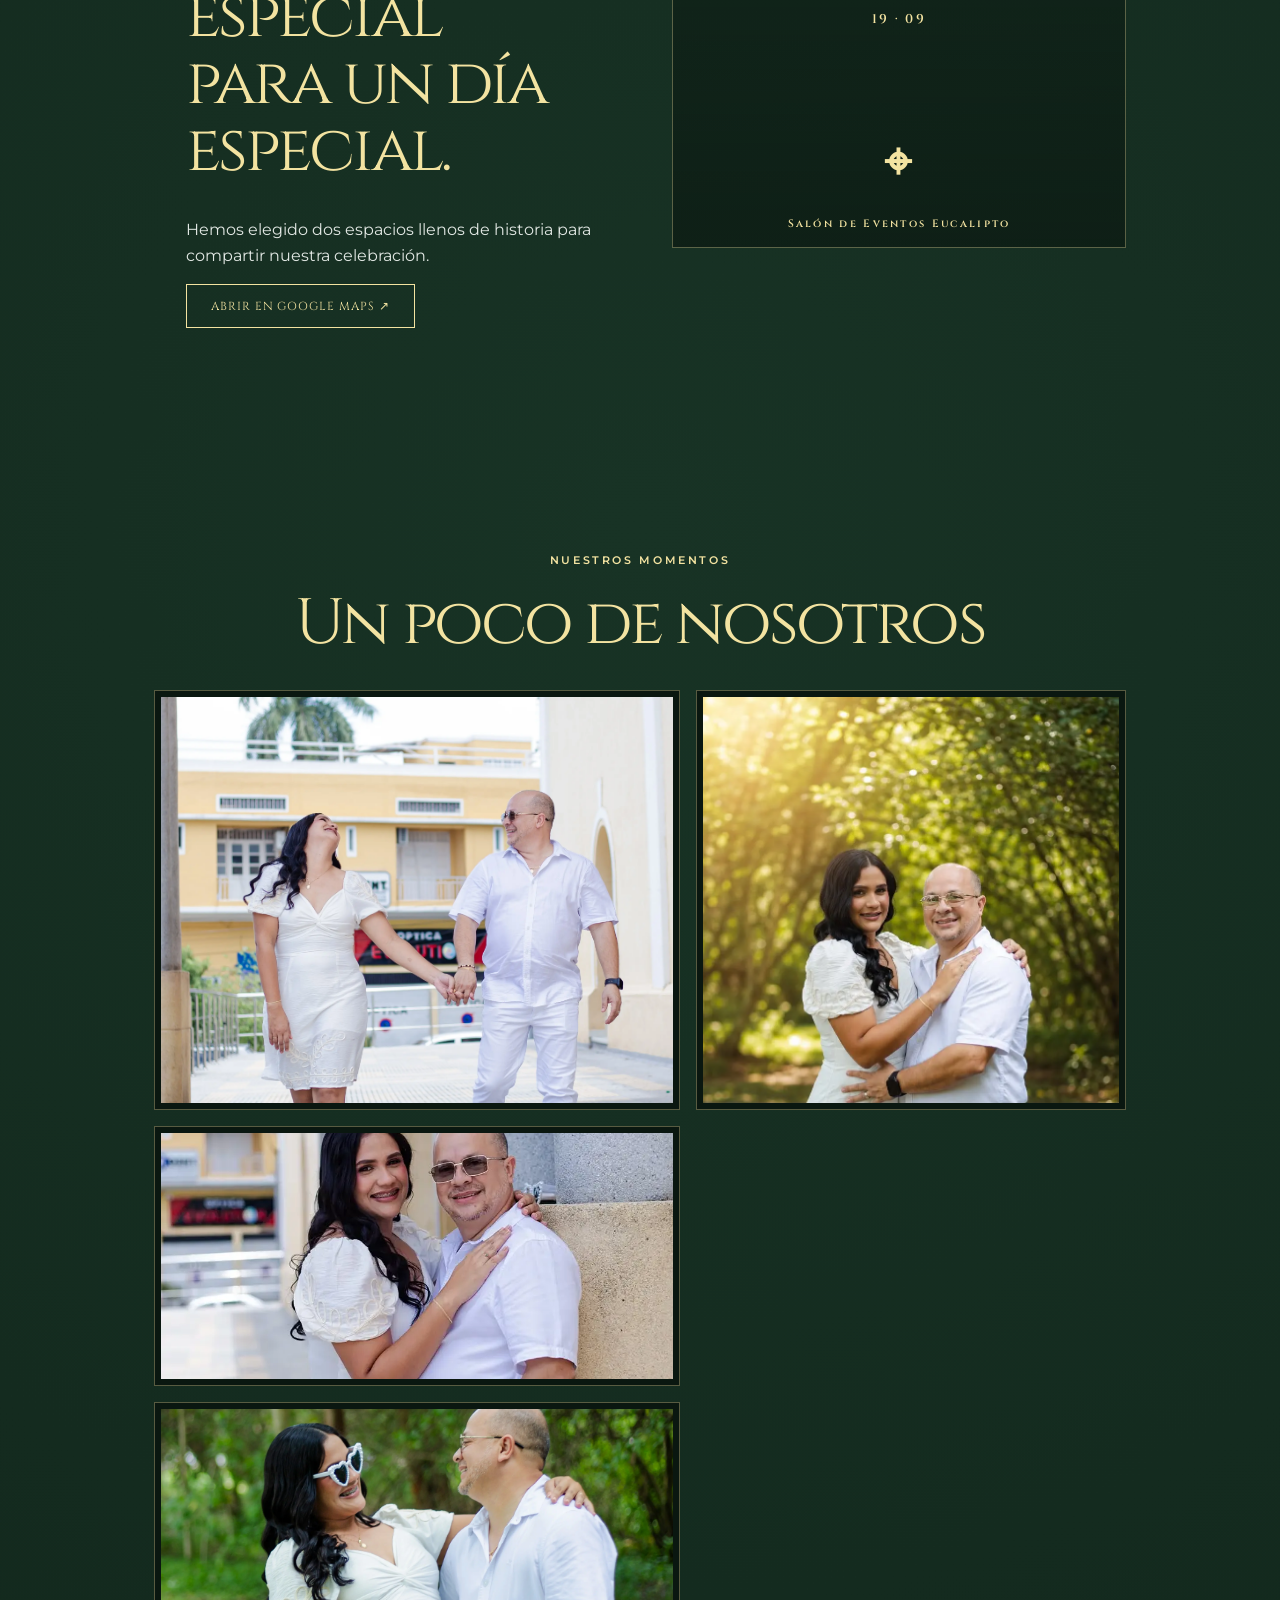
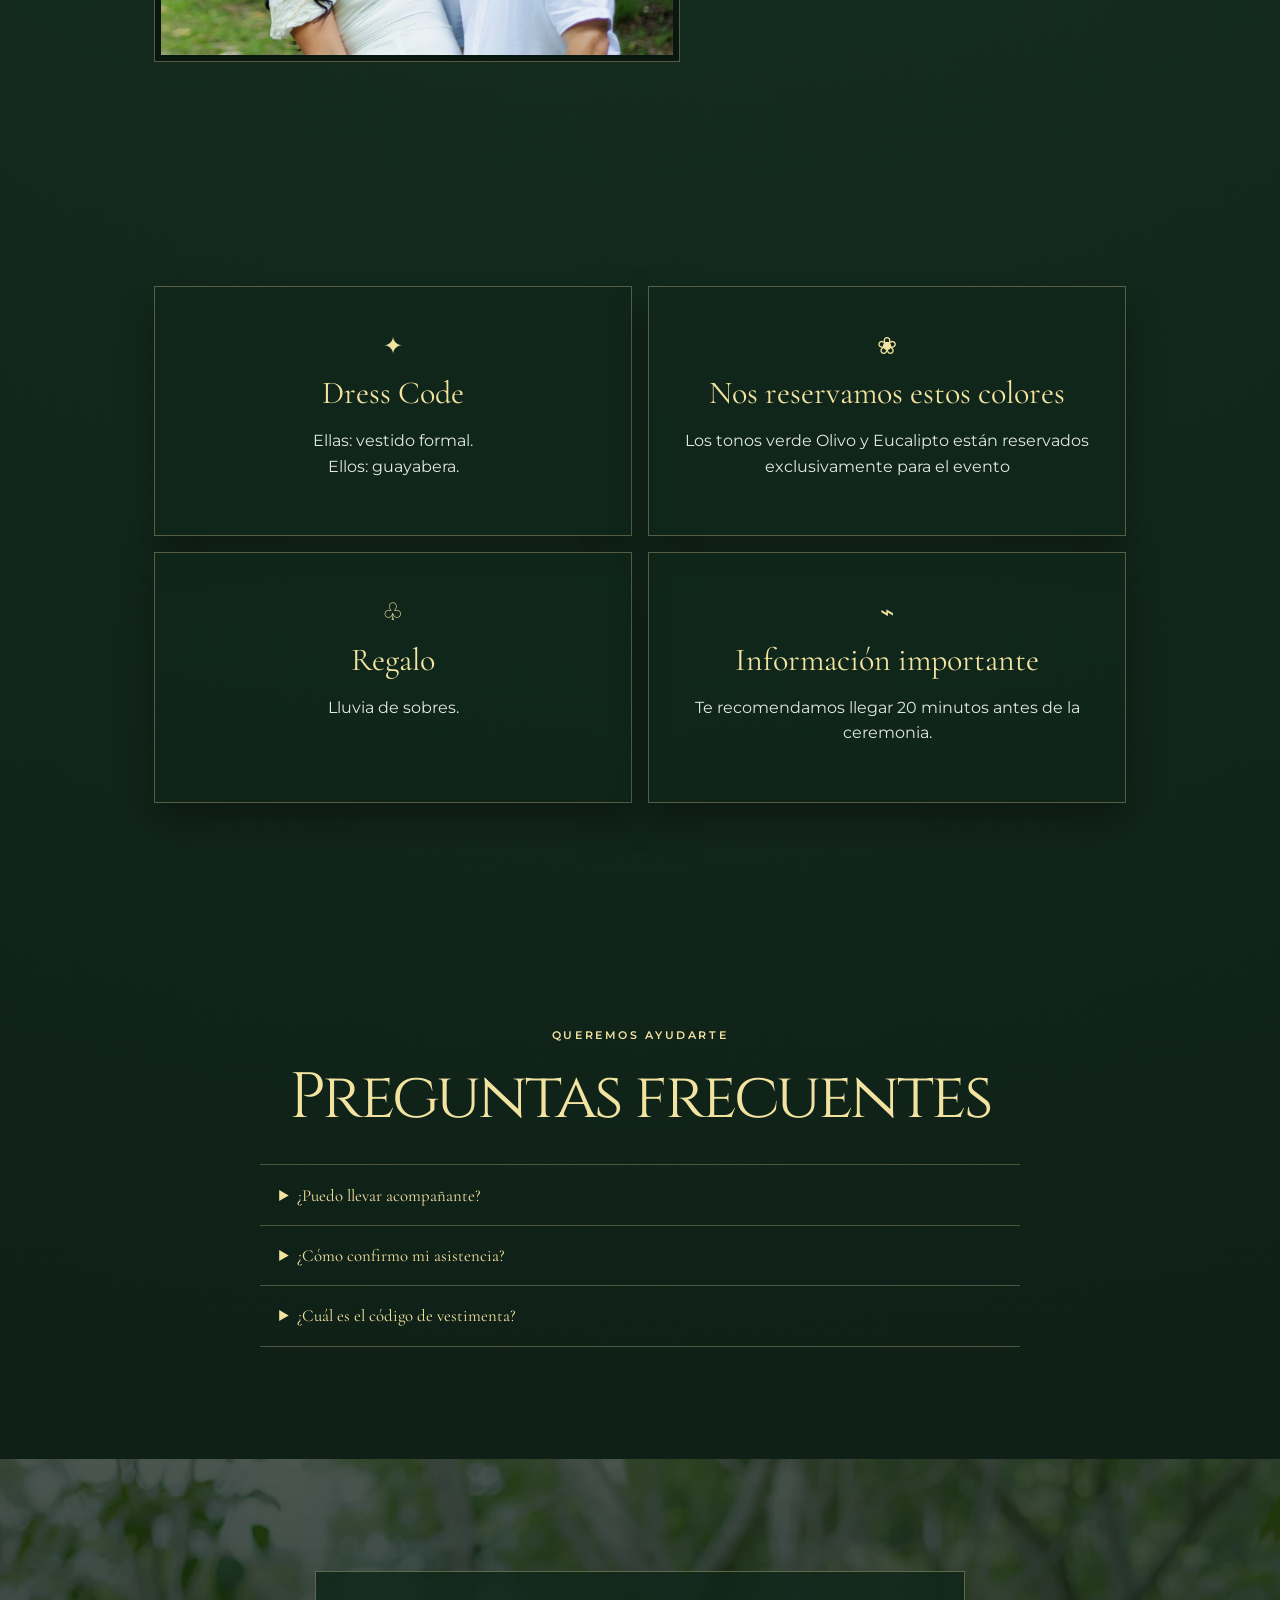
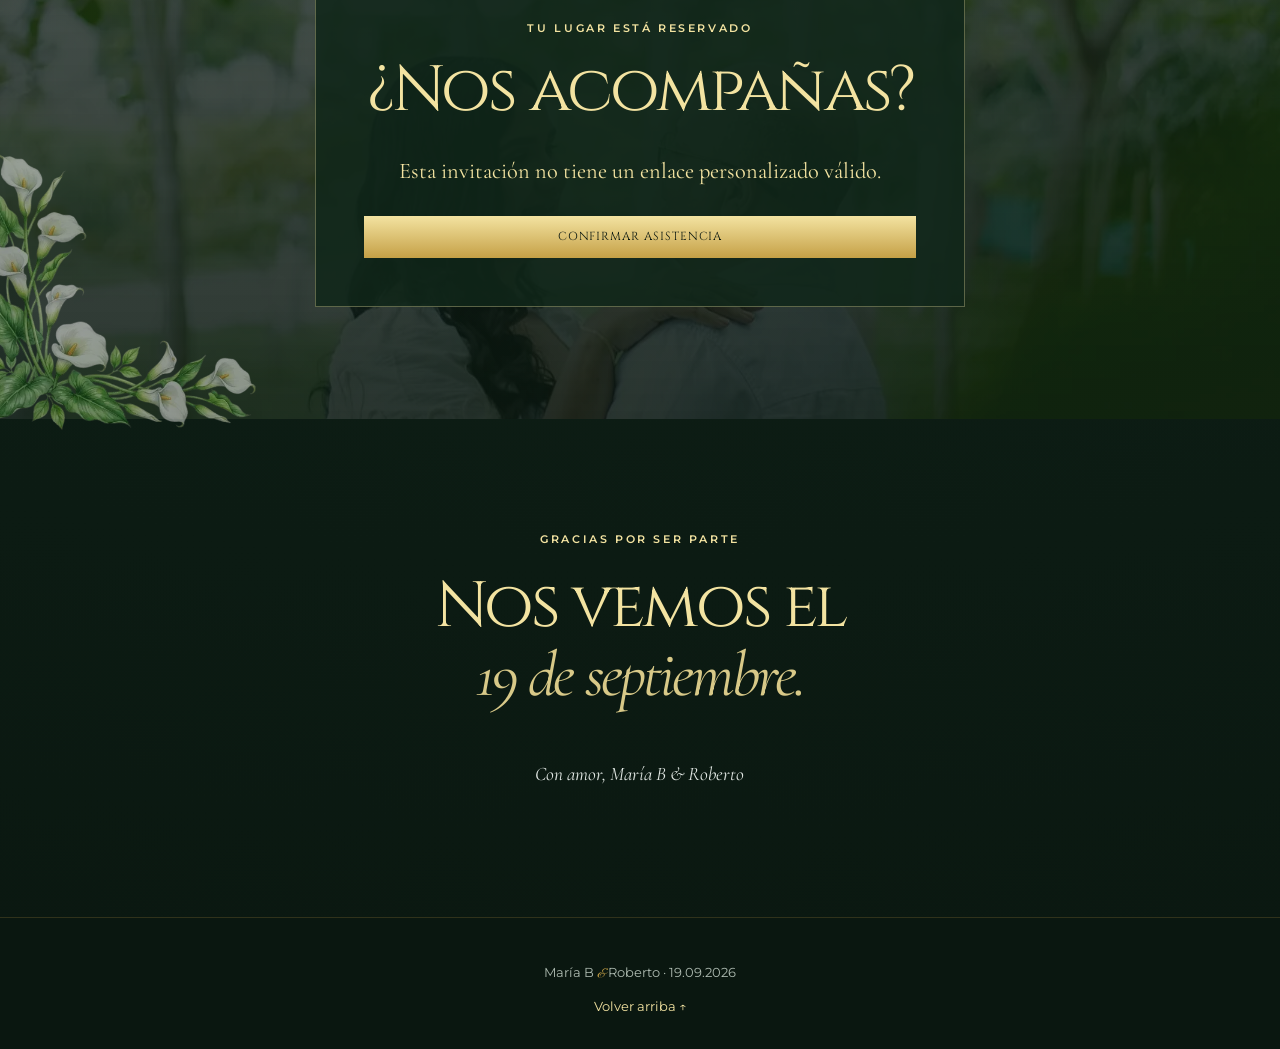
==== commit bda39239: "Update index.html" ====
--- a/index.html
+++ b/index.html
@@ -6,12 +6,12 @@
   <meta property="og:type" content="website">
   <meta property="og:title" content="María B & Roberto · Nuestra boda">
   <meta property="og:description" content="Invitación de boda de María B y Roberto">
-  <meta property="og:image" content="https://mariabyroberto.online/img/vista-previa.jpg">
+  <meta property="og:image" content="https://mariabyroberto.online/img/vista-previa.webp">
   <meta property="og:url" content="https://mariabyroberto.online/index.html">
   <meta name="twitter:card" content="summary_large_image">
   <meta name="twitter:title" content="María B & Roberto · Nuestra boda">
   <meta name="twitter:description" content="Invitación de boda de María B y Roberto">
-  <meta name="twitter:image" content="https://mariabyroberto.online/img/vista-previa.jpg">
+  <meta name="twitter:image" content="https://mariabyroberto.online/img/vista-previa.webp">
   <link rel="preconnect" href="https://fonts.googleapis.com"><link rel="preconnect" href="https://fonts.gstatic.com" crossorigin>
   <link href="https://fonts.googleapis.com/css2?family=Cinzel:wght@400;600;700&family=Cormorant+Garamond:ital,wght@0,400;0,600;1,400&family=Great+Vibes&family=Montserrat:wght@300;400;600&family=Alex+Brush&display=swap" rel="stylesheet">
   <link rel="preload" as="image" href="img/foto-02.webp" type="image/webp" fetchpriority="high">
--- a/css/styles.css
+++ b/css/styles.css
@@ -591,7 +591,7 @@
     min-height: 290px;
     display: grid;
     place-items: center;
-    background: linear-gradient(#0a171077, #0a1710aa), url('../img/foto-04.jpg') center/cover;
+    background: linear-gradient(#0a171077, #0a1710aa), url('../img/foto-04..webp') center/cover;
     border: 1px solid #f3e3a155;
     position: relative;
     color: var(--gold-light);
@@ -669,7 +669,7 @@
 .rsvp {
     max-width: none;
     position: relative;
-    background: linear-gradient(#0a1710bb, #0a1710dd), url('../img/foto-05.jpg') center/cover
+    background: linear-gradient(#0a1710bb, #0a1710dd), url('../img/foto-05.webp') center/cover
 }
 
 .rsvp-inner {
